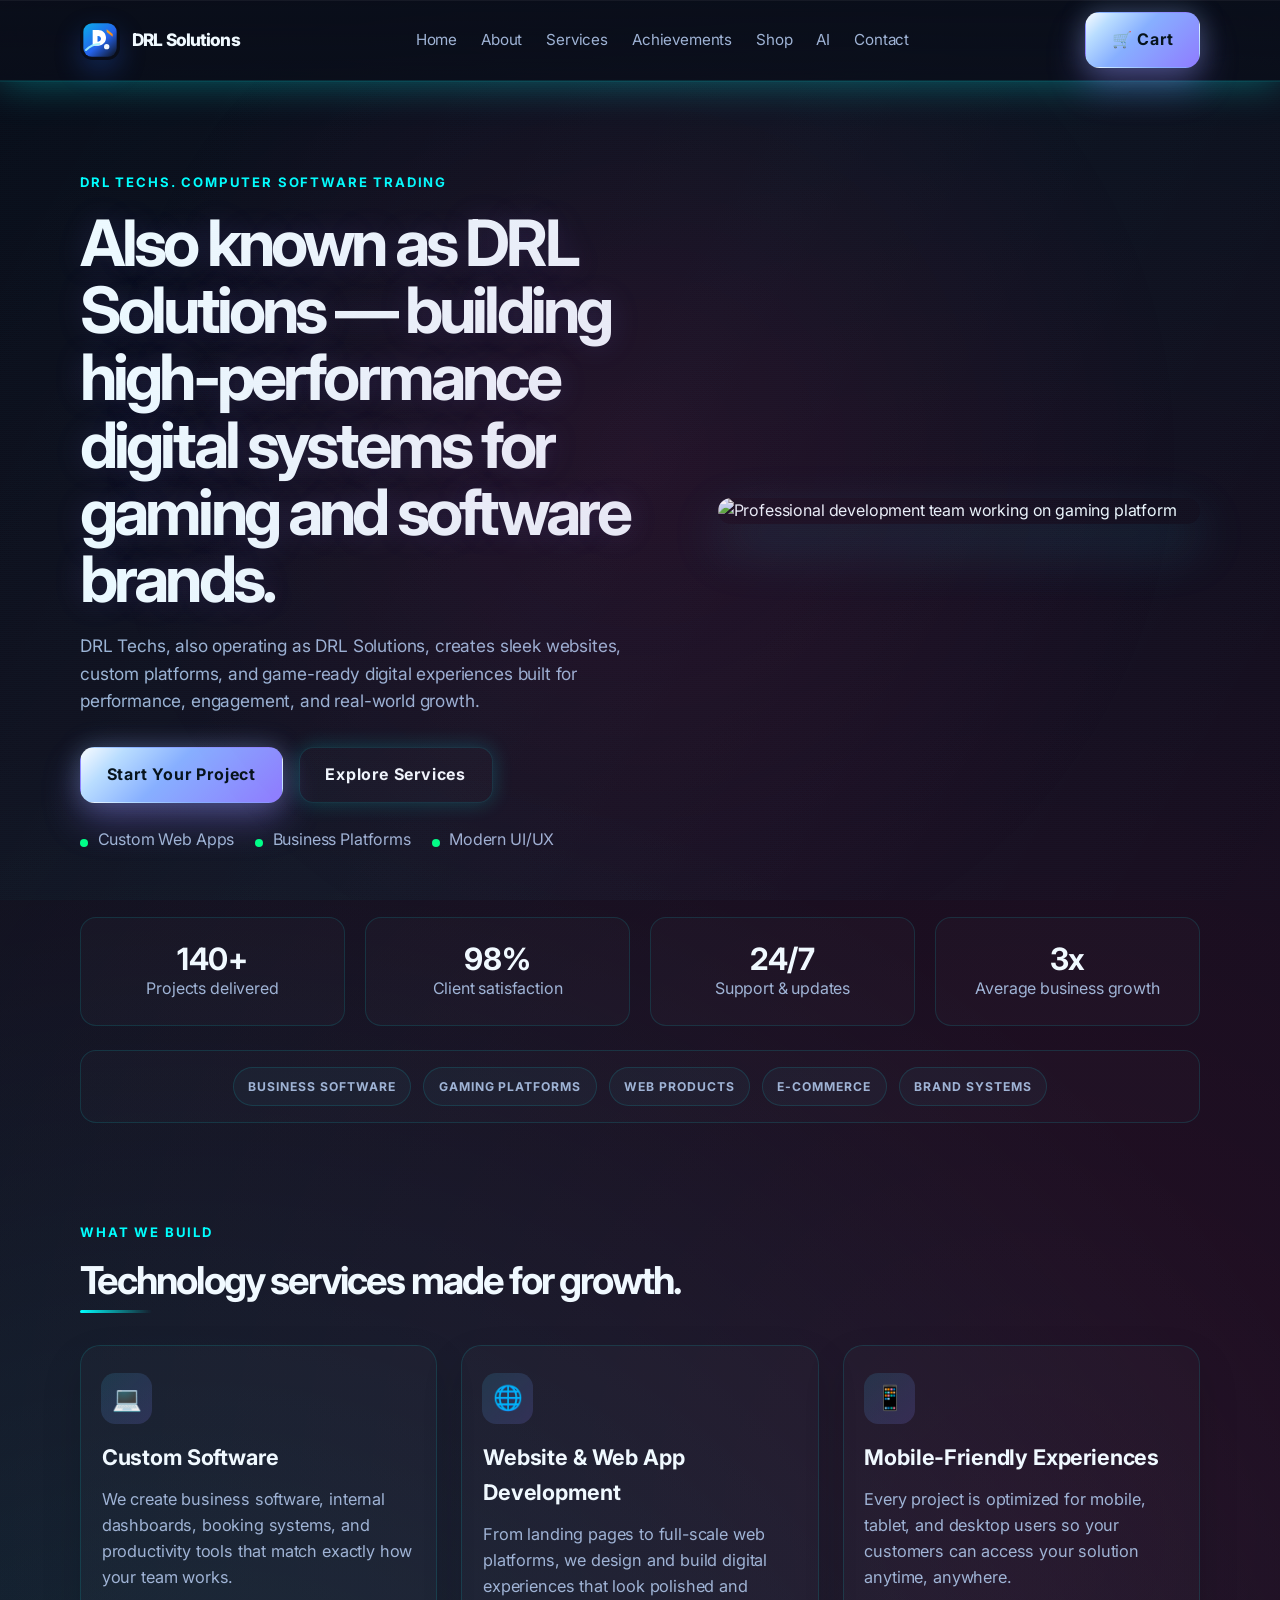
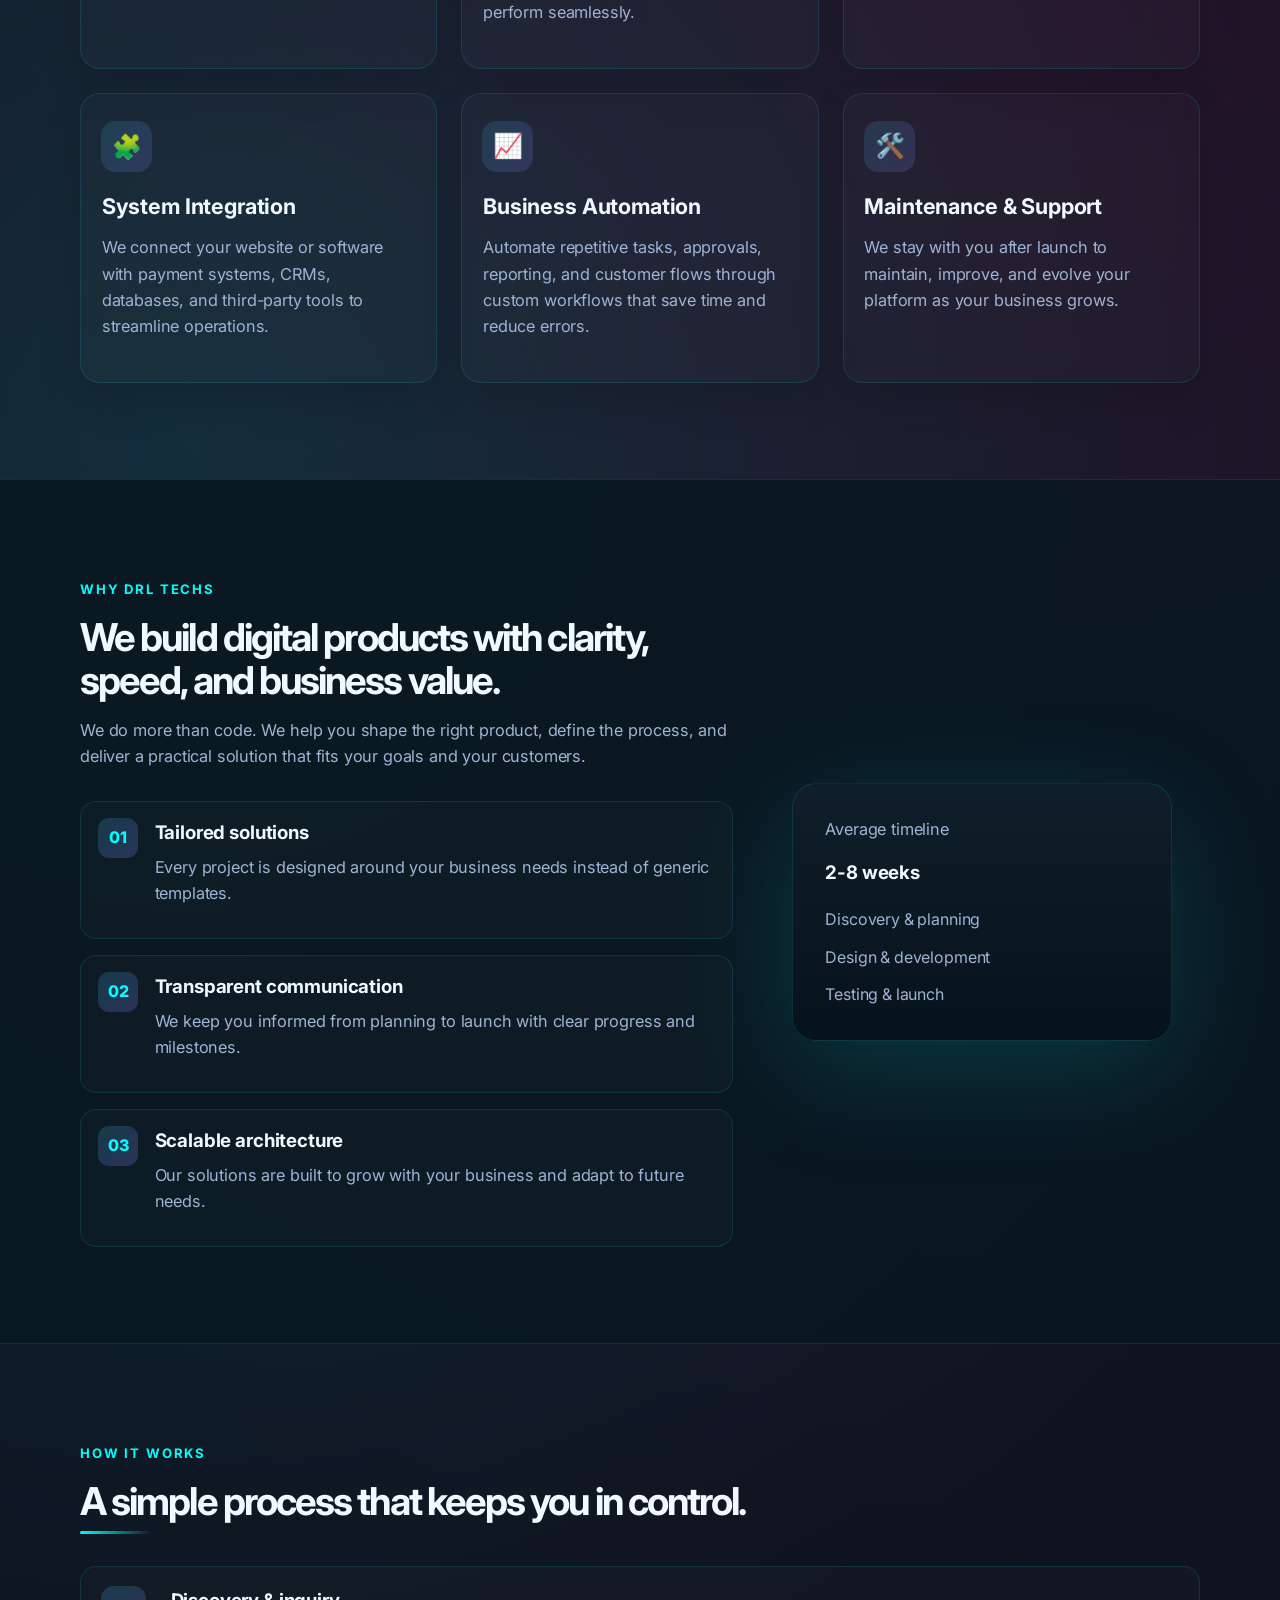
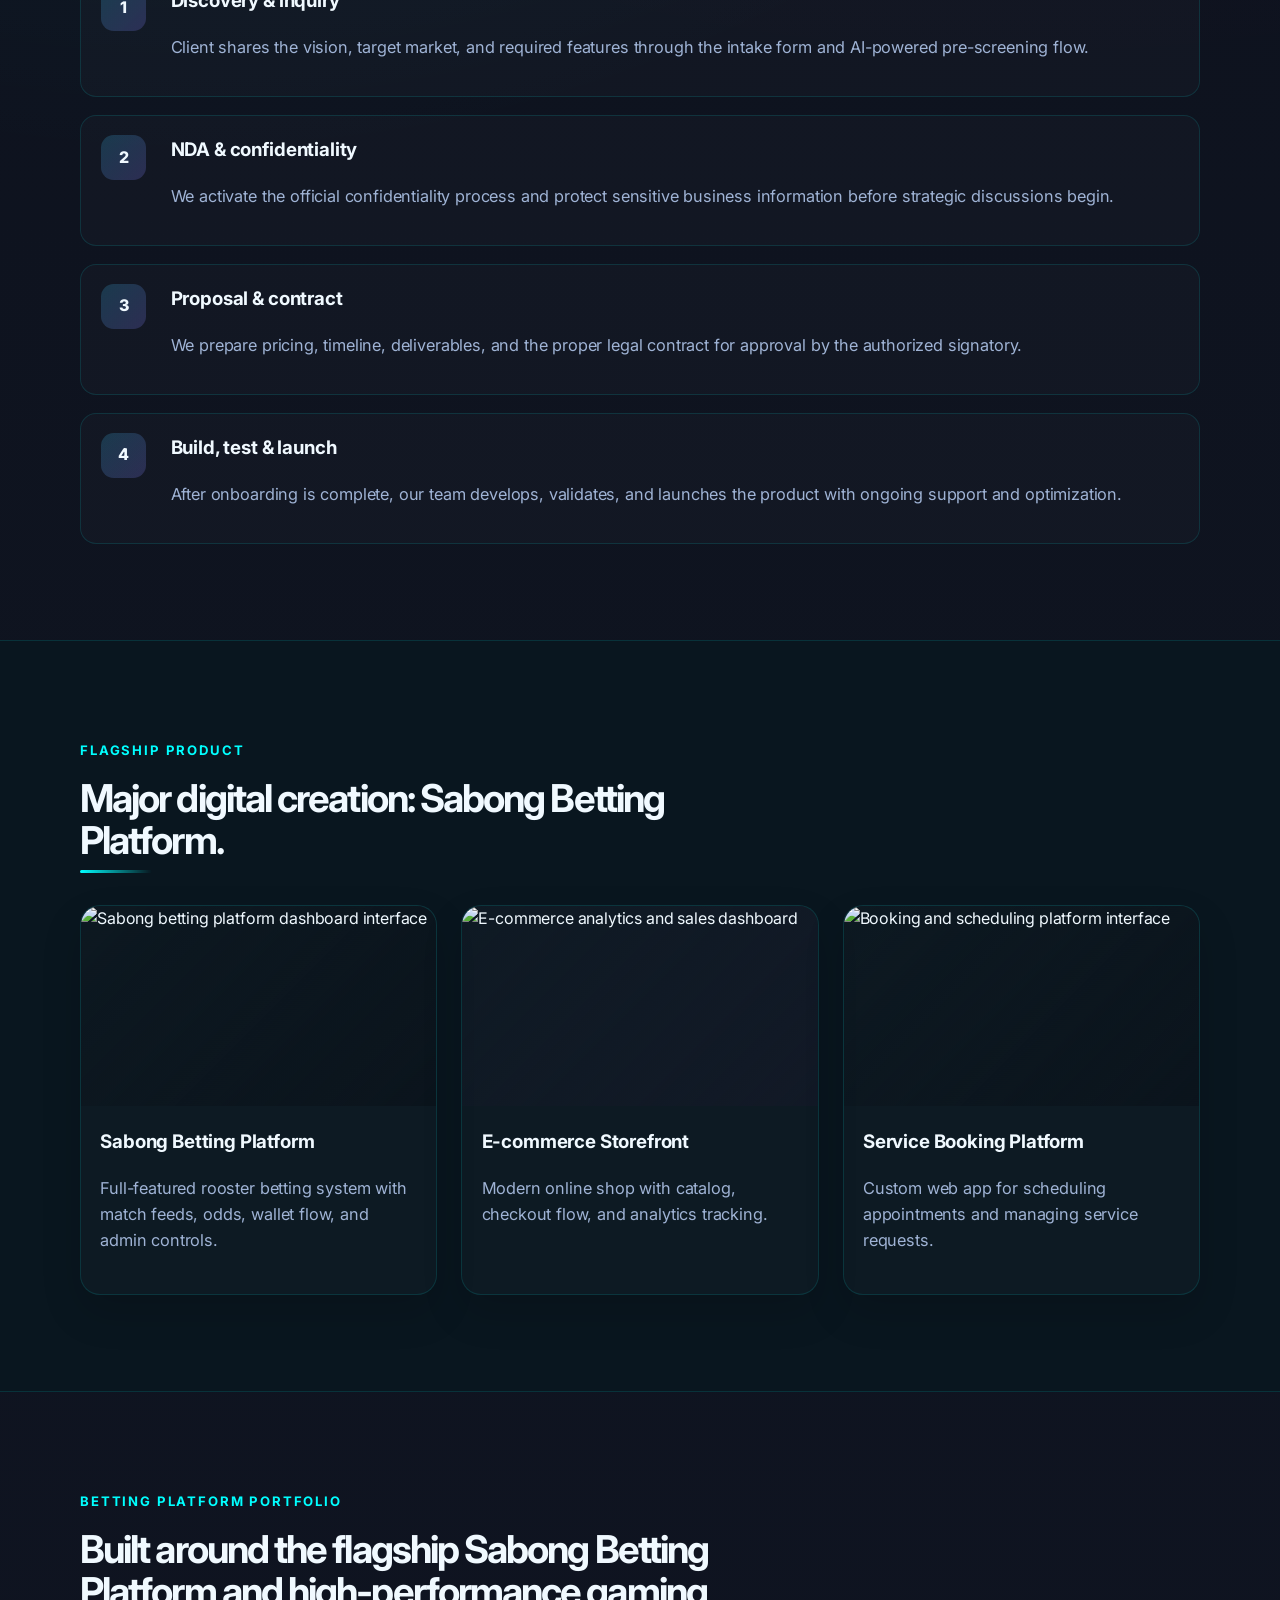
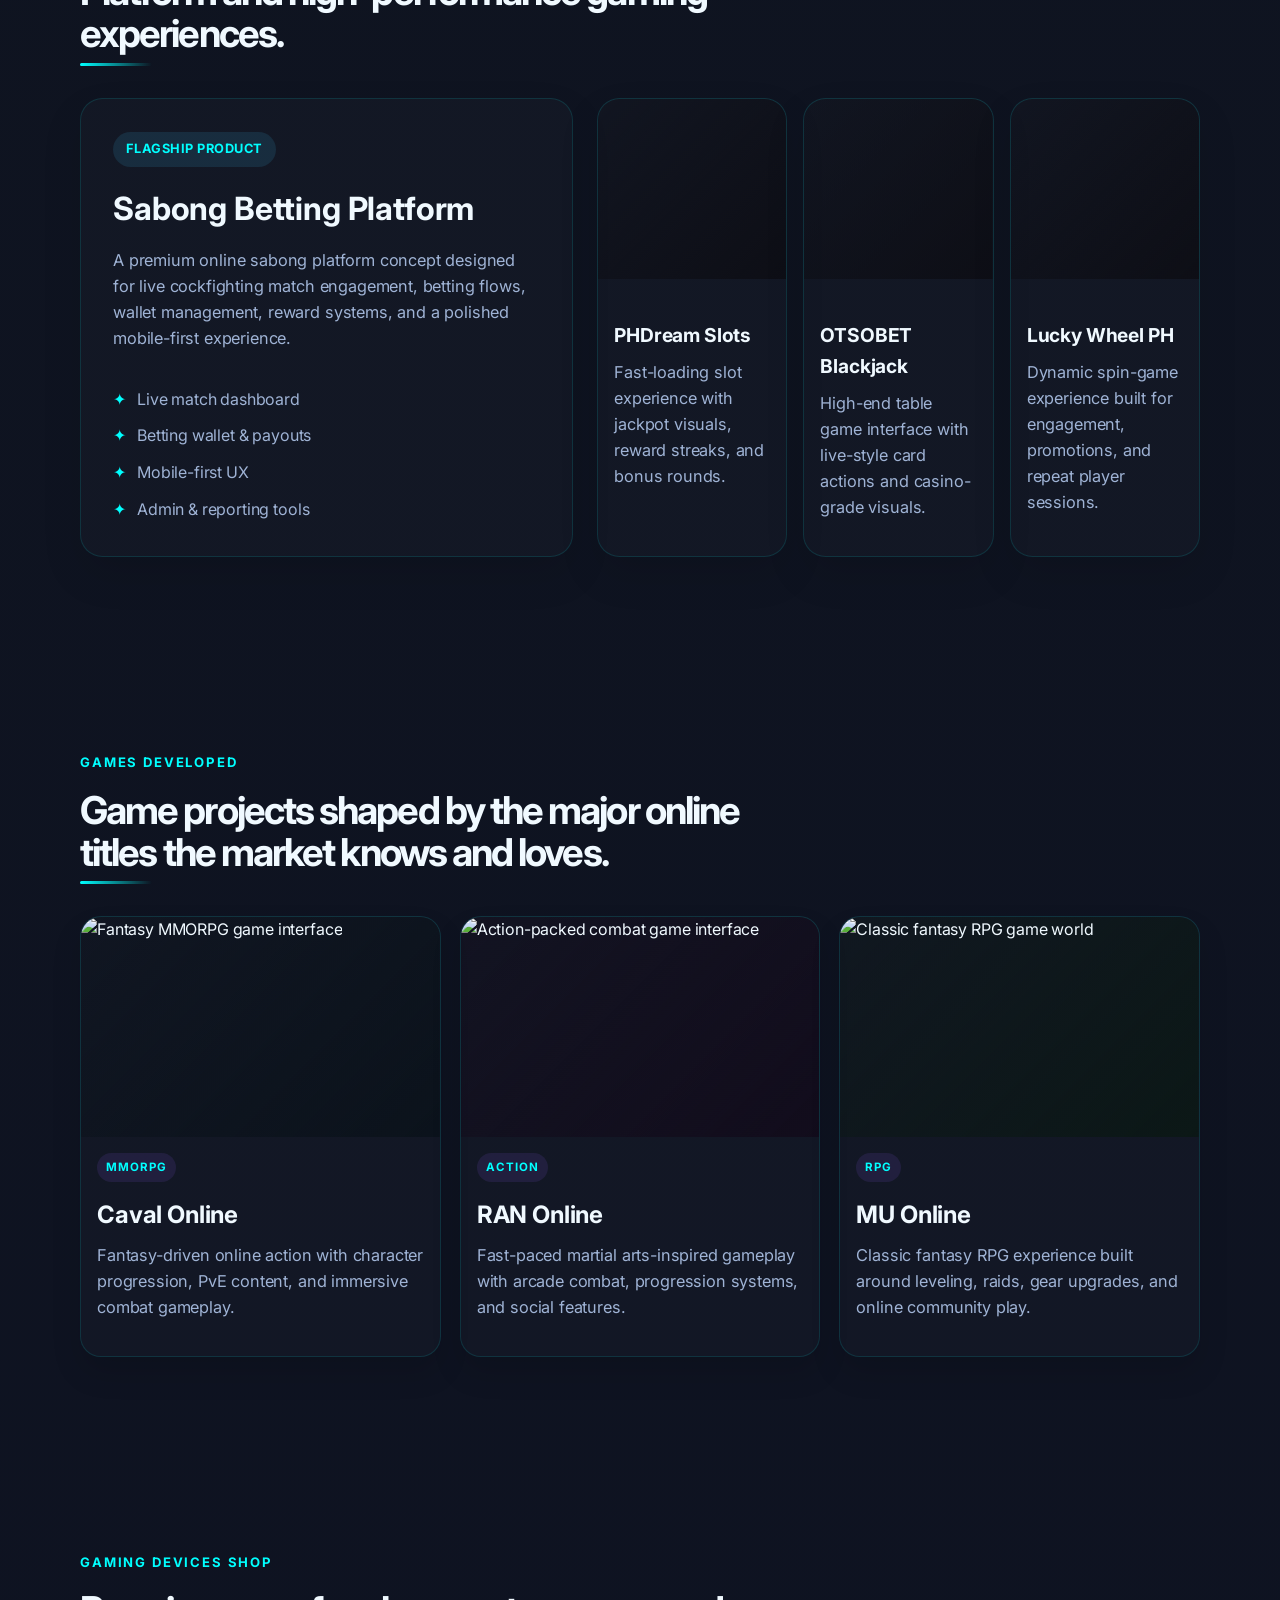
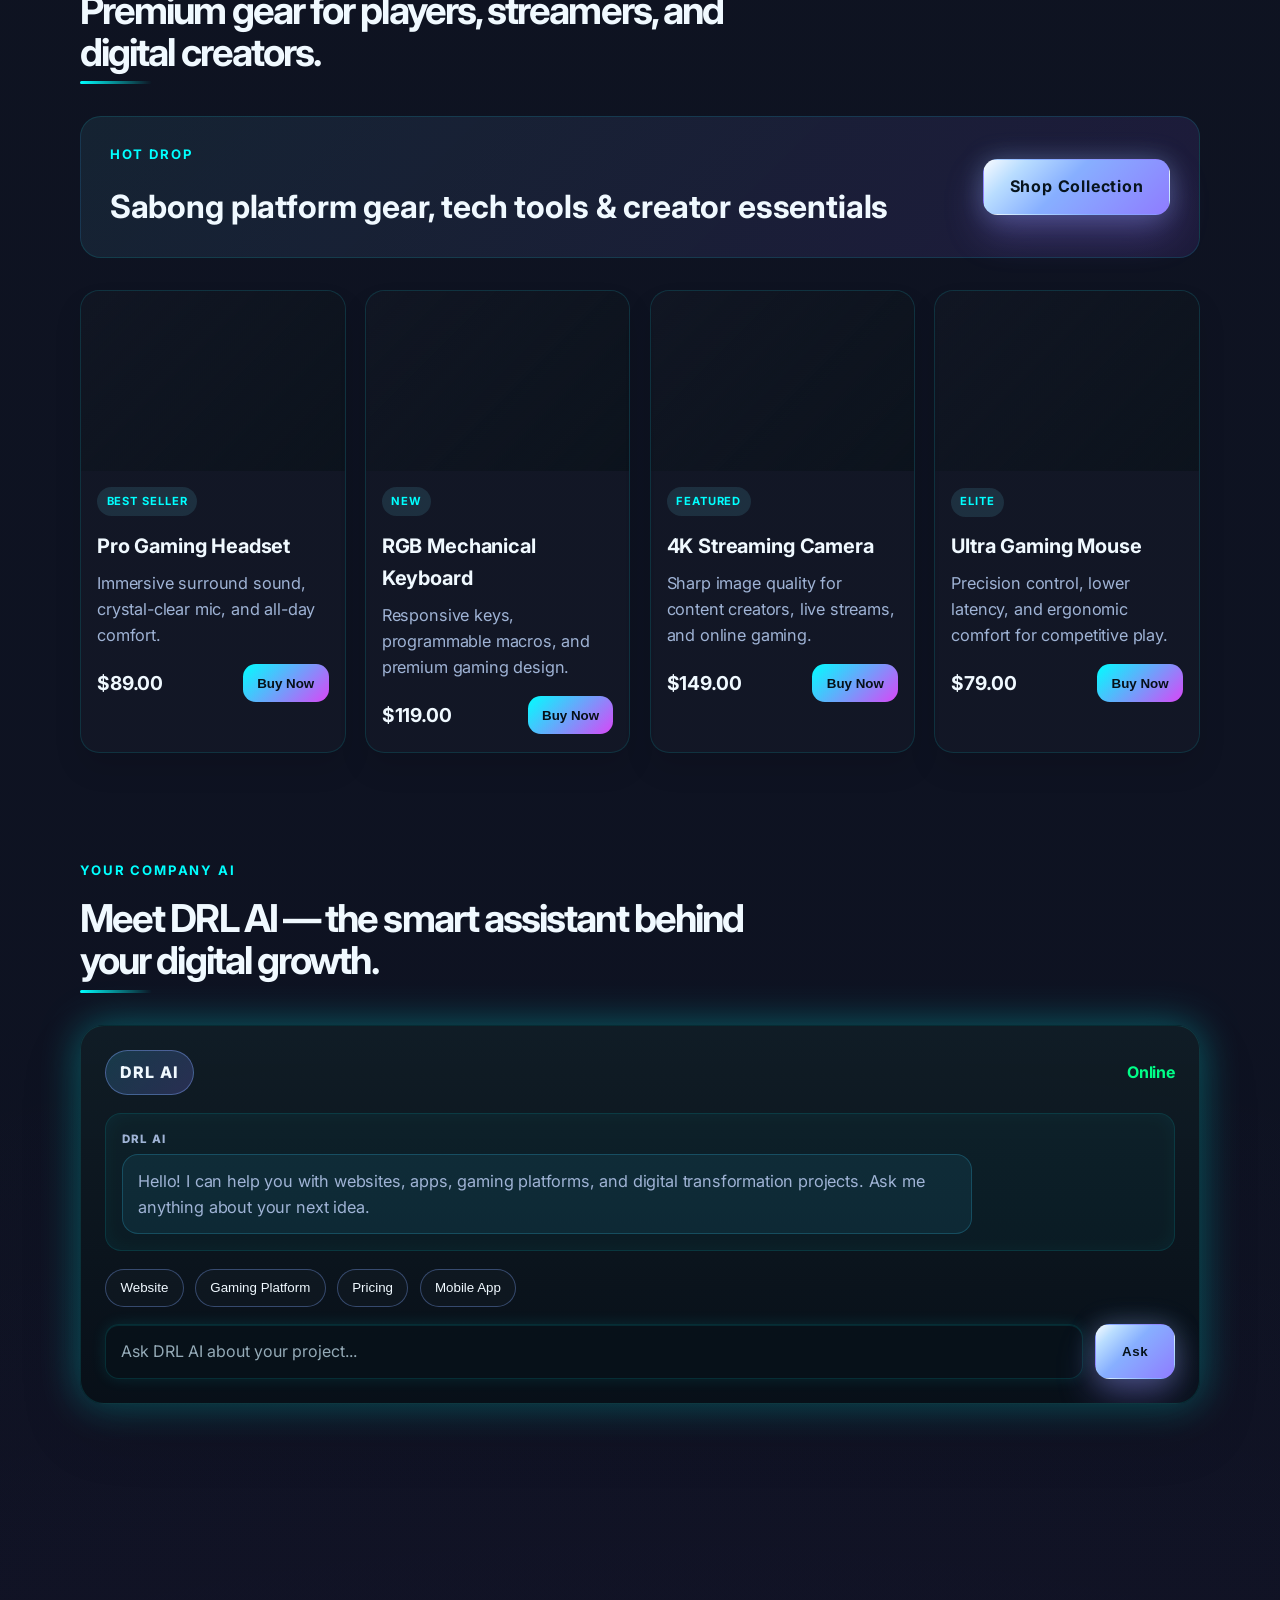
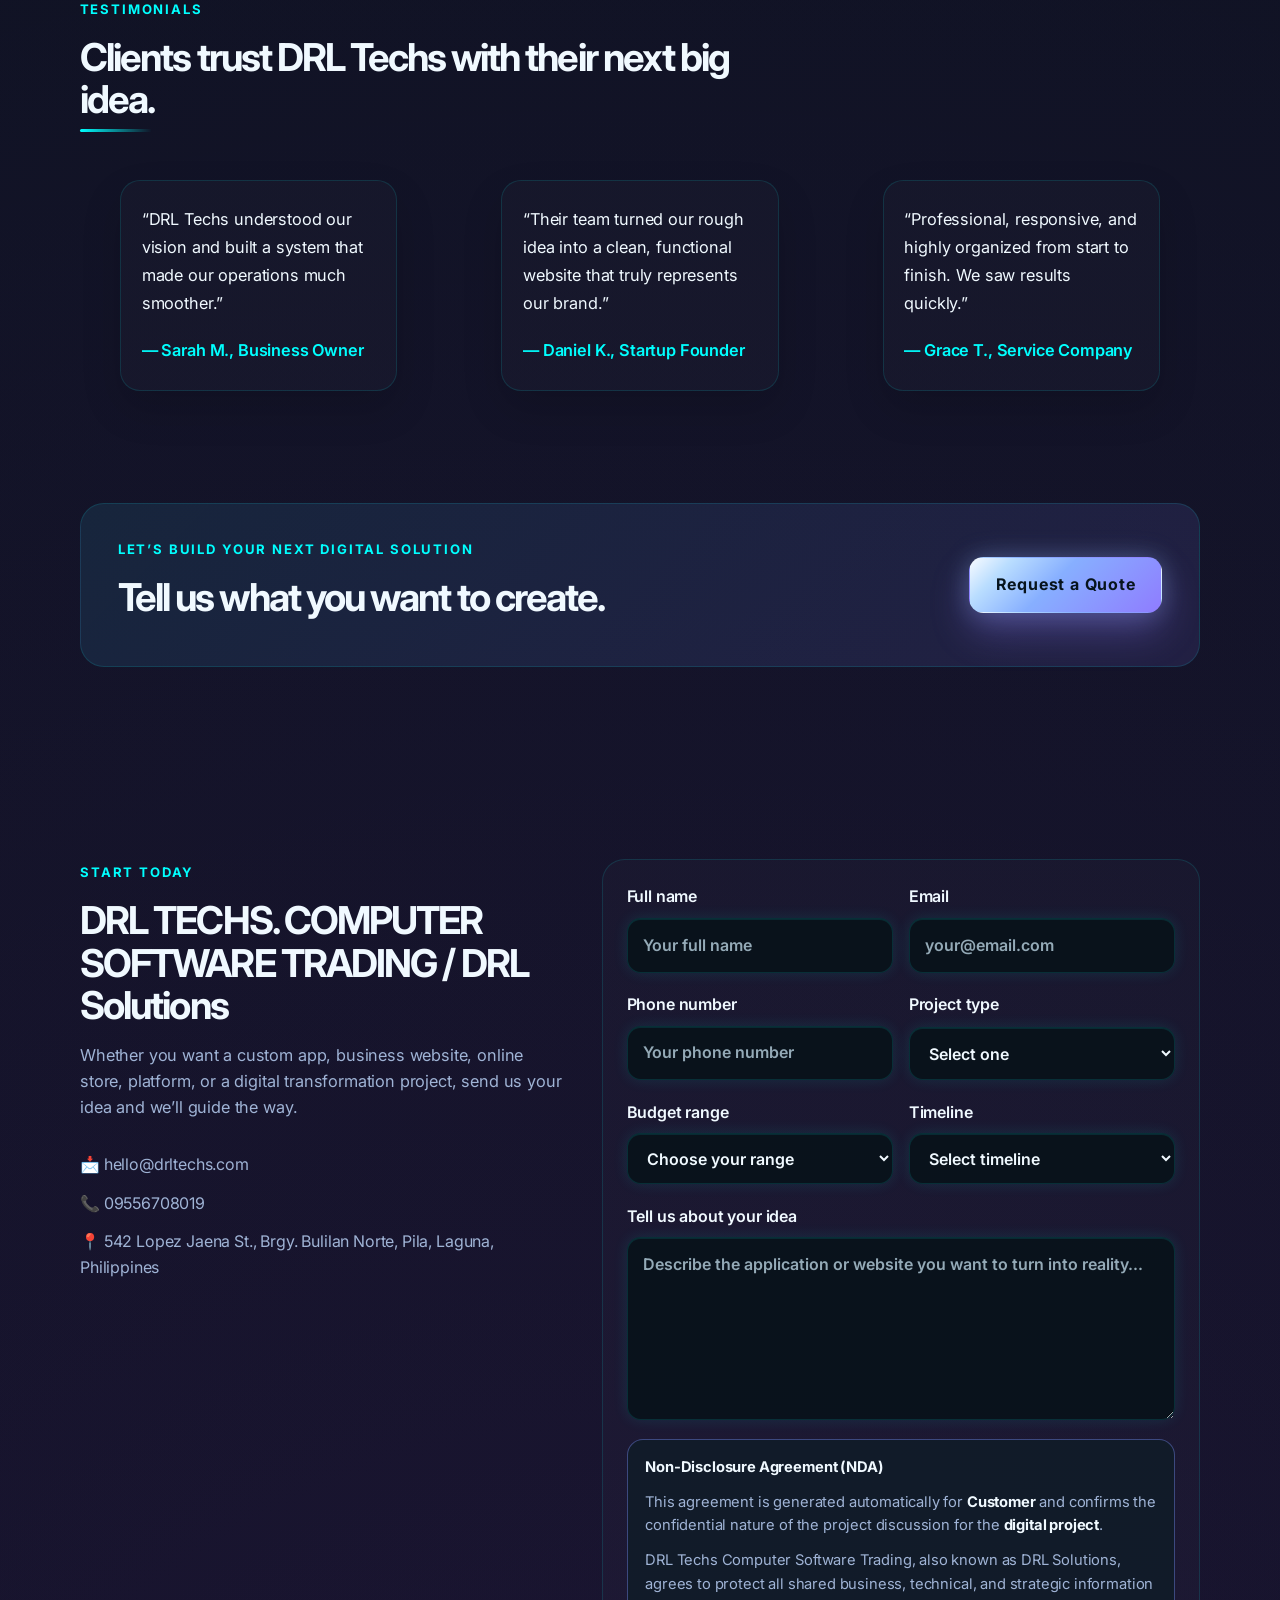
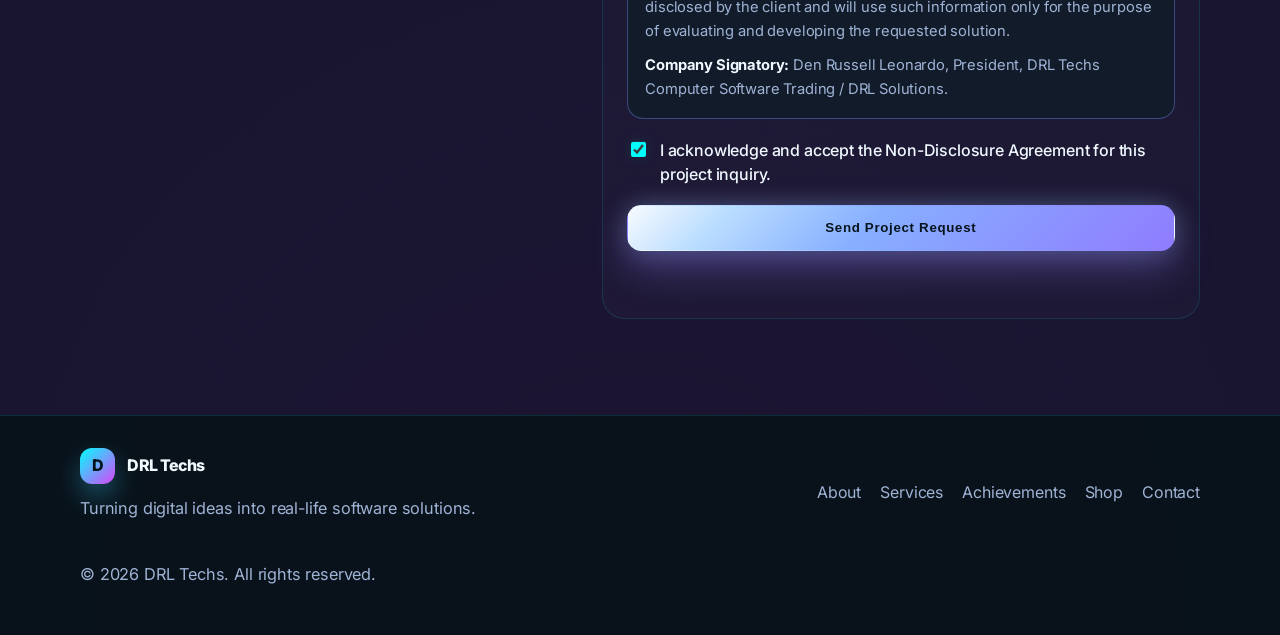
==== index.html @ d5cbfcfe "need more polish" ====
<!DOCTYPE html>
<html lang="en">
  <head>
    <meta charset="UTF-8" />
    <meta name="viewport" content="width=device-width, initial-scale=1.0" />
    <meta
      name="description"
      content="DRL Techs builds custom software, web applications, and digital platforms that turn business ideas into real solutions."
    />
    <title>DRL Techs | Software & Web Development</title>
    <link rel="preconnect" href="https://fonts.googleapis.com" />
    <link rel="preconnect" href="https://fonts.gstatic.com" crossorigin />
    <link
      href="https://fonts.googleapis.com/css2?family=Inter:wght@400;500;600;700;800;900&display=swap"
      rel="stylesheet"
    />
    <link rel="stylesheet" href="styles.css" />
  </head>
  <body>
    <header class="site-header">
      <div class="container nav-wrap">
        <a href="#top" class="logo" aria-label="DRL Techs home">
          <img src="assets/logo.svg" alt="DRL Solutions logo" class="brand-logo" />
          <span class="brand-text">DRL Solutions</span>
        </a>

        <nav class="main-nav" aria-label="Main navigation">
          <a href="index.html">Home</a>
          <a href="about.html">About</a>
          <a href="services.html">Services</a>
          <a href="achievements.html">Achievements</a>
          <a href="shop.html">Shop</a>
          <a href="ai.html">AI</a>
          <a href="contact.html">Contact</a>
        </nav>

        <a class="button button-primary" href="cart.html">🛒 Cart</a>
      </div>
    </header>

    <main id="top">
      <section class="hero">
        <div class="container hero-grid">
          <div class="hero-copy">
            <span class="eyebrow">DRL TECHS. COMPUTER SOFTWARE TRADING</span>
            <h1>Also known as DRL Solutions — building high-performance digital systems for gaming and software brands.</h1>
            <p>
              DRL Techs, also operating as DRL Solutions, creates sleek websites, custom platforms, and game-ready digital experiences
              built for performance, engagement, and real-world growth.
            </p>

            <div class="hero-actions">
              <a class="button button-primary" href="#contact">Start Your Project</a>
              <a class="button button-secondary" href="#services">Explore Services</a>
            </div>

            <ul class="hero-trust" aria-label="Business trust indicators">
              <li>Custom Web Apps</li>
              <li>Business Platforms</li>
              <li>Modern UI/UX</li>
            </ul>
          </div>

          <div class="hero-visual" aria-label="DRL Solutions development team workspace">
            <img src="https://images.unsplash.com/photo-1552664730-d307ca884978?w=600&h=500&fit=crop" alt="Professional development team working on gaming platform" style="border-radius: 1.5rem; box-shadow: 0 22px 55px rgba(61, 197, 244, 0.18); width: 100%; max-width: 500px;" />
          </div>
        </div>
      </section>

      <section class="stats">
        <div class="container stats-grid">
          <div>
            <strong>140+</strong>
            <span>Projects delivered</span>
          </div>
          <div>
            <strong>98%</strong>
            <span>Client satisfaction</span>
          </div>
          <div>
            <strong>24/7</strong>
            <span>Support & updates</span>
          </div>
          <div>
            <strong>3x</strong>
            <span>Average business growth</span>
          </div>
        </div>
      </section>

      <section class="brand-strip" aria-label="Brand highlights">
        <div class="container brand-row">
          <span>Business software</span>
          <span>Gaming platforms</span>
          <span>Web products</span>
          <span>E-commerce</span>
          <span>Brand systems</span>
        </div>
      </section>

      <section id="services" class="section">
        <div class="container">
          <div class="section-heading">
            <span class="eyebrow">What we build</span>
            <h2>Technology services made for growth.</h2>
          </div>

          <div class="card-grid three-col">
            <article class="service-card">
              <div class="icon">💻</div>
              <h3>Custom Software</h3>
              <p>
                We create business software, internal dashboards, booking systems, and
                productivity tools that match exactly how your team works.
              </p>
            </article>

            <article class="service-card">
              <div class="icon">🌐</div>
              <h3>Website & Web App Development</h3>
              <p>
                From landing pages to full-scale web platforms, we design and build digital
                experiences that look polished and perform seamlessly.
              </p>
            </article>

            <article class="service-card">
              <div class="icon">📱</div>
              <h3>Mobile-Friendly Experiences</h3>
              <p>
                Every project is optimized for mobile, tablet, and desktop users so your
                customers can access your solution anytime, anywhere.
              </p>
            </article>

            <article class="service-card">
              <div class="icon">🧩</div>
              <h3>System Integration</h3>
              <p>
                We connect your website or software with payment systems, CRMs, databases,
                and third-party tools to streamline operations.
              </p>
            </article>

            <article class="service-card">
              <div class="icon">📈</div>
              <h3>Business Automation</h3>
              <p>
                Automate repetitive tasks, approvals, reporting, and customer flows through
                custom workflows that save time and reduce errors.
              </p>
            </article>

            <article class="service-card">
              <div class="icon">🛠️</div>
              <h3>Maintenance & Support</h3>
              <p>
                We stay with you after launch to maintain, improve, and evolve your platform as
                your business grows.
              </p>
            </article>
          </div>
        </div>
      </section>

      <section id="why-us" class="section alt-bg">
        <div class="container two-col split-layout">
          <div>
            <span class="eyebrow">Why DRL Techs</span>
            <h2>We build digital products with clarity, speed, and business value.</h2>
            <p>
              We do more than code. We help you shape the right product, define the process,
              and deliver a practical solution that fits your goals and your customers.
            </p>

            <div class="feature-list">
              <div class="feature-item">
                <span class="feature-badge">01</span>
                <div>
                  <h3>Tailored solutions</h3>
                  <p>Every project is designed around your business needs instead of generic templates.</p>
                </div>
              </div>

              <div class="feature-item">
                <span class="feature-badge">02</span>
                <div>
                  <h3>Transparent communication</h3>
                  <p>We keep you informed from planning to launch with clear progress and milestones.</p>
                </div>
              </div>

              <div class="feature-item">
                <span class="feature-badge">03</span>
                <div>
                  <h3>Scalable architecture</h3>
                  <p>Our solutions are built to grow with your business and adapt to future needs.</p>
                </div>
              </div>
            </div>
          </div>

          <div class="info-panel">
            <div class="panel-box">
              <p class="panel-label">Average timeline</p>
              <h3>2-8 weeks</h3>
              <ul>
                <li>Discovery & planning</li>
                <li>Design & development</li>
                <li>Testing & launch</li>
              </ul>
            </div>
          </div>
        </div>
      </section>

      <section id="process" class="section">
        <div class="container">
          <div class="section-heading">
            <span class="eyebrow">How it works</span>
            <h2>A simple process that keeps you in control.</h2>
          </div>

          <div class="timeline">
            <div class="timeline-item">
              <span class="step">1</span>
              <div>
                <h3>Discovery & inquiry</h3>
                <p>Client shares the vision, target market, and required features through the intake form and AI-powered pre-screening flow.</p>
              </div>
            </div>

            <div class="timeline-item">
              <span class="step">2</span>
              <div>
                <h3>NDA & confidentiality</h3>
                <p>We activate the official confidentiality process and protect sensitive business information before strategic discussions begin.</p>
              </div>
            </div>

            <div class="timeline-item">
              <span class="step">3</span>
              <div>
                <h3>Proposal & contract</h3>
                <p>We prepare pricing, timeline, deliverables, and the proper legal contract for approval by the authorized signatory.</p>
              </div>
            </div>

            <div class="timeline-item">
              <span class="step">4</span>
              <div>
                <h3>Build, test & launch</h3>
                <p>After onboarding is complete, our team develops, validates, and launches the product with ongoing support and optimization.</p>
              </div>
            </div>
          </div>
        </div>
      </section>

      <section id="work" class="section alt-bg">
        <div class="container">
          <div class="section-heading">
            <span class="eyebrow">Flagship product</span>
            <h2>Major digital creation: Sabong Betting Platform.</h2>
          </div>

          <div class="card-grid three-col portfolio-grid">
            <article class="portfolio-card">
              <div class="portfolio-visual visual-one"><img src="https://images.unsplash.com/photo-1551288049-bebda4e38f71?w=500&h=300&fit=crop" alt="Sabong betting platform dashboard interface" style="width: 100%; height: 100%; object-fit: cover;" /></div>
              <div class="portfolio-copy">
                <h3>Sabong Betting Platform</h3>
                <p>Full-featured rooster betting system with match feeds, odds, wallet flow, and admin controls.</p>
              </div>
            </article>

            <article class="portfolio-card">
              <div class="portfolio-visual visual-two"><img src="https://images.unsplash.com/photo-1460925895917-aae19e938282?w=500&h=300&fit=crop" alt="E-commerce analytics and sales dashboard" style="width: 100%; height: 100%; object-fit: cover;" /></div>
              <div class="portfolio-copy">
                <h3>E-commerce Storefront</h3>
                <p>Modern online shop with catalog, checkout flow, and analytics tracking.</p>
              </div>
            </article>

            <article class="portfolio-card">
              <div class="portfolio-visual visual-three"><img src="https://images.unsplash.com/photo-1454165804606-c3d57bc86b40?w=500&h=300&fit=crop" alt="Booking and scheduling platform interface" style="width: 100%; height: 100%; object-fit: cover;" /></div>
              <div class="portfolio-copy">
                <h3>Service Booking Platform</h3>
                <p>Custom web app for scheduling appointments and managing service requests.</p>
              </div>
            </article>
          </div>
        </div>
      </section>

      <section class="section">
        <div class="container">
          <div class="section-heading">
            <span class="eyebrow">Betting platform portfolio</span>
            <h2>Built around the flagship Sabong Betting Platform and high-performance gaming experiences.</h2>
          </div>

          <div class="casino-showcase">
            <div class="casino-feature">
              <div class="casino-badge">Flagship product</div>
              <h3>Sabong Betting Platform</h3>
              <p>
                A premium online sabong platform concept designed for live cockfighting match engagement,
                betting flows, wallet management, reward systems, and a polished mobile-first experience.
              </p>
              <ul>
                <li>Live match dashboard</li>
                <li>Betting wallet & payouts</li>
                <li>Mobile-first UX</li>
                <li>Admin & reporting tools</li>
              </ul>
            </div>

            <div class="casino-game-grid">
              <article class="casino-game-card">
                <div class="game-graphic game-graphic-1"></div>
                <div class="game-copy">
                  <h4>PHDream Slots</h4>
                  <p>Fast-loading slot experience with jackpot visuals, reward streaks, and bonus rounds.</p>
                </div>
              </article>

              <article class="casino-game-card">
                <div class="game-graphic game-graphic-2"></div>
                <div class="game-copy">
                  <h4>OTSOBET Blackjack</h4>
                  <p>High-end table game interface with live-style card actions and casino-grade visuals.</p>
                </div>
              </article>

              <article class="casino-game-card">
                <div class="game-graphic game-graphic-3"></div>
                <div class="game-copy">
                  <h4>Lucky Wheel PH</h4>
                  <p>Dynamic spin-game experience built for engagement, promotions, and repeat player sessions.</p>
                </div>
              </article>
            </div>
          </div>
        </div>
      </section>

      <section class="section">
        <div class="container">
          <div class="section-heading">
            <span class="eyebrow">Games developed</span>
            <h2>Game projects shaped by the major online titles the market knows and loves.</h2>
          </div>

          <div class="game-showcase">
            <article class="game-card">
              <div class="game-cover cover-caval"><img src="https://images.unsplash.com/photo-1538481143235-5d630a50bd0f?w=500&h=300&fit=crop" alt="Fantasy MMORPG game interface" style="width: 100%; height: 100%; object-fit: cover;" /></div>
              <div class="game-info">
                <span class="game-tag">MMORPG</span>
                <h3>Caval Online</h3>
                <p>Fantasy-driven online action with character progression, PvE content, and immersive combat gameplay.</p>
              </div>
            </article>

            <article class="game-card">
              <div class="game-cover cover-ran"><img src="https://images.unsplash.com/photo-1552820728-8ac41f1ce891?w=500&h=300&fit=crop" alt="Action-packed combat game interface" style="width: 100%; height: 100%; object-fit: cover;" /></div>
              <div class="game-info">
                <span class="game-tag">Action</span>
                <h3>RAN Online</h3>
                <p>Fast-paced martial arts-inspired gameplay with arcade combat, progression systems, and social features.</p>
              </div>
            </article>

            <article class="game-card">
              <div class="game-cover cover-mu"><img src="https://images.unsplash.com/photo-1511512578615-a3eb3dd08d33?w=500&h=300&fit=crop" alt="Classic fantasy RPG game world" style="width: 100%; height: 100%; object-fit: cover;" /></div>
              <div class="game-info">
                <span class="game-tag">RPG</span>
                <h3>MU Online</h3>
                <p>Classic fantasy RPG experience built around leveling, raids, gear upgrades, and online community play.</p>
              </div>
            </article>
          </div>
        </div>
      </section>

      <section class="section">
        <div class="container">
          <div class="section-heading">
            <span class="eyebrow">Gaming devices shop</span>
            <h2>Premium gear for players, streamers, and digital creators.</h2>
          </div>

          <div class="shop-banner">
            <div>
              <span class="eyebrow">Hot drop</span>
              <h3>Sabong platform gear, tech tools & creator essentials</h3>
            </div>
            <a class="button button-primary" href="shop.html">Shop Collection</a>
          </div>

          <div class="product-grid">
            <article class="product-card">
              <div class="product-image product-one"></div>
              <div class="product-info">
                <span class="tag">Best Seller</span>
                <h4>Pro Gaming Headset</h4>
                <p>Immersive surround sound, crystal-clear mic, and all-day comfort.</p>
                <div class="product-meta">
                  <strong>$89.00</strong>
                  <button type="button">Buy Now</button>
                </div>
              </div>
            </article>

            <article class="product-card">
              <div class="product-image product-two"></div>
              <div class="product-info">
                <span class="tag">New</span>
                <h4>RGB Mechanical Keyboard</h4>
                <p>Responsive keys, programmable macros, and premium gaming design.</p>
                <div class="product-meta">
                  <strong>$119.00</strong>
                  <button type="button">Buy Now</button>
                </div>
              </div>
            </article>

            <article class="product-card">
              <div class="product-image product-three"></div>
              <div class="product-info">
                <span class="tag">Featured</span>
                <h4>4K Streaming Camera</h4>
                <p>Sharp image quality for content creators, live streams, and online gaming.</p>
                <div class="product-meta">
                  <strong>$149.00</strong>
                  <button type="button">Buy Now</button>
                </div>
              </div>
            </article>

            <article class="product-card">
              <div class="product-image product-four"></div>
              <div class="product-info">
                <span class="tag">Elite</span>
                <h4>Ultra Gaming Mouse</h4>
                <p>Precision control, lower latency, and ergonomic comfort for competitive play.</p>
                <div class="product-meta">
                  <strong>$79.00</strong>
                  <button type="button">Buy Now</button>
                </div>
              </div>
            </article>
          </div>
        </div>
      </section>

      <section class="section ai-section">
        <div class="container">
          <div class="section-heading">
            <span class="eyebrow">Your company AI</span>
            <h2>Meet DRL AI — the smart assistant behind your digital growth.</h2>
          </div>

          <div class="ai-panel">
            <div class="ai-header">
              <div class="ai-badge">DRL AI</div>
              <span class="ai-status">Online</span>
            </div>

            <div id="aiChat" class="ai-chat" aria-live="polite">
              <div class="message bot">
                <span class="user-tag">DRL AI</span>
                <p>Hello! I can help you with websites, apps, gaming platforms, and digital transformation projects. Ask me anything about your next idea.</p>
              </div>
            </div>

            <div class="ai-prompts" aria-label="Suggested prompts">
              <button class="prompt-chip" type="button" data-prompt="I need a business website for my company">Website</button>
              <button class="prompt-chip" type="button" data-prompt="I want a gaming platform or sabong betting system">Gaming Platform</button>
              <button class="prompt-chip" type="button" data-prompt="How much does a custom software project cost?">Pricing</button>
              <button class="prompt-chip" type="button" data-prompt="I need a modern mobile app for my business">Mobile App</button>
            </div>

            <div class="ai-input-row">
              <input id="aiInput" type="text" placeholder="Ask DRL AI about your project..." aria-label="Ask DRL AI" />
              <button id="aiSend" type="button" class="button button-primary">Ask</button>
            </div>
          </div>
        </div>
      </section>

      <section class="section">
        <div class="container">
          <div class="section-heading">
            <span class="eyebrow">Testimonials</span>
            <h2>Clients trust DRL Techs with their next big idea.</h2>
          </div>

          <div class="card-grid three-col reviews-grid">
            <blockquote class="review-card">
              “DRL Techs understood our vision and built a system that made our operations much smoother.”
              <footer>— Sarah M., Business Owner</footer>
            </blockquote>

            <blockquote class="review-card">
              “Their team turned our rough idea into a clean, functional website that truly represents our brand.”
              <footer>— Daniel K., Startup Founder</footer>
            </blockquote>

            <blockquote class="review-card">
              “Professional, responsive, and highly organized from start to finish. We saw results quickly.”
              <footer>— Grace T., Service Company</footer>
            </blockquote>
          </div>
        </div>
      </section>

      <section class="section cta-section">
        <div class="container cta-box">
          <div>
            <span class="eyebrow">Let’s build your next digital solution</span>
            <h2>Tell us what you want to create.</h2>
          </div>
          <a class="button button-primary" href="#contact">Request a Quote</a>
        </div>
      </section>

      <section id="contact" class="section contact-section">
        <div class="container contact-grid">
          <div class="contact-copy">
            <span class="eyebrow">Start today</span>
            <h2>DRL TECHS. COMPUTER SOFTWARE TRADING / DRL Solutions</h2>
            <p>
              Whether you want a custom app, business website, online store, platform, or a digital
              transformation project, send us your idea and we’ll guide the way.
            </p>

            <ul class="contact-points">
              <li>📩 <a href="mailto:hello@drltechs.com">hello@drltechs.com</a></li>
              <li>📞 <a href="tel:+639556708019">09556708019</a></li>
              <li>📍 542 Lopez Jaena St., Brgy. Bulilan Norte, Pila, Laguna, Philippines</li>
            </ul>
          </div>

          <form id="contactForm" class="contact-form" novalidate>
            <div class="field-row">
              <label>
                Full name
                <input type="text" name="name" placeholder="Your full name" required />
              </label>
              <label>
                Email
                <input type="email" name="email" placeholder="your@email.com" required />
              </label>
            </div>

            <div class="field-row">
              <label>
                Phone number
                <input type="tel" name="phone" placeholder="Your phone number" />
              </label>
              <label>
                Project type
                <select name="projectType" required>
                  <option value="">Select one</option>
                  <option>Website</option>
                  <option>Web application</option>
                  <option>Mobile app</option>
                  <option>Business software</option>
                  <option>Custom platform</option>
                </select>
              </label>
            </div>

            <div class="field-row">
              <label>
                Budget range
                <select name="budget">
                  <option value="">Choose your range</option>
                  <option>$500 - $1,500</option>
                  <option>$1,500 - $5,000</option>
                  <option>$5,000 - $10,000</option>
                  <option>$10,000+</option>
                </select>
              </label>
              <label>
                Timeline
                <select name="timeline">
                  <option value="">Select timeline</option>
                  <option>ASAP</option>
                  <option>Within 1 month</option>
                  <option>1-3 months</option>
                  <option>3+ months</option>
                </select>
              </label>
            </div>

            <label>
              Tell us about your idea
              <textarea
                name="details"
                rows="6"
                placeholder="Describe the application or website you want to turn into reality..."
                required
              ></textarea>
            </label>

            <div id="ndaPreview" class="nda-panel" aria-live="polite"></div>

            <label class="nda-checkbox">
              <input type="checkbox" name="ndaAccepted" id="ndaAgreement" checked />
              I acknowledge and accept the Non-Disclosure Agreement for this project inquiry.
            </label>

            <button type="submit" class="button button-primary button-full">Send Project Request</button>
            <p id="formStatus" class="form-status" aria-live="polite"></p>
          </form>
        </div>
      </section>
    </main>

    <footer class="site-footer">
      <div class="container footer-wrap">
        <div>
          <a href="#top" class="logo footer-logo">
            <span class="logo-mark">D</span>
            <span>DRL Techs</span>
          </a>
          <p>Turning digital ideas into real-life software solutions.</p>
        </div>

        <div class="footer-links">
          <a href="about.html">About</a>
          <a href="services.html">Services</a>
          <a href="achievements.html">Achievements</a>
          <a href="shop.html">Shop</a>
          <a href="contact.html">Contact</a>
        </div>

        <p class="copyright">© <span id="year"></span> DRL Techs. All rights reserved.</p>
      </div>
    </footer>

    <script src="script.js"></script>
  </body>
</html>
---- styles.css ----
:root {
  --bg: #0a0e1a;
  --bg-soft: #141a28;
  --panel: rgba(15, 20, 35, 0.92);
  --panel-strong: #141f35;
  --card: #111b2e;
  --card-alt: #1a2844;
  --primary: #00ffff;
  --primary-dark: #00d9d9;
  --accent: #d946f7;
  --accent-2: #00ff88;
  --accent-3: #ff006b;
  --text: #f0f9ff;
  --muted: #9fb3d5;
  --line: rgba(0, 255, 255, 0.12);
  --success: #00ff88;
  --gold: #ffb700;
  --danger: #ff006b;
  --cyber-purple: #b026ff;
  --cyber-blue: #00d4ff;
  --neon-pink: #ff00ff;
  --shadow: 0 30px 120px rgba(0, 255, 255, 0.15);
  --glow: 0 0 40px rgba(0, 255, 255, 0.35);
  --glow-pink: 0 0 40px rgba(255, 0, 107, 0.4);
  --glow-purple: 0 0 40px rgba(208, 70, 247, 0.3);
}

* {
  box-sizing: border-box;
}

html {
  scroll-behavior: smooth;
}

body {
  margin: 0;
  font-family: "Inter", sans-serif;
  background:
    radial-gradient(circle at 15% 20%, rgba(0, 255, 255, 0.12), transparent 16%),
    radial-gradient(circle at 80% 15%, rgba(255, 0, 107, 0.1), transparent 20%),
    radial-gradient(circle at 50% 100%, rgba(208, 70, 247, 0.08), transparent 28%),
    linear-gradient(180deg, #0a0e1a 0%, #0f1420 40%, #0d1123 100%);
  color: var(--text);
  line-height: 1.6;
  letter-spacing: -0.01em;
  animation: bgPulse 30s ease-in-out infinite;
}

body::before {
  content: "";
  position: fixed;
  inset: 0;
  background:
    linear-gradient(120deg, transparent 0%, rgba(0,255,255,0.03) 50%, transparent 100%),
    repeating-linear-gradient(
      0deg,
      rgba(0, 255, 255, 0.01),
      rgba(0, 255, 255, 0.01) 1px,
      transparent 1px,
      transparent 2px
    );
  pointer-events: none;
  animation: sheen 10s linear infinite, scanlines 8s linear infinite;
}

body::after {
  content: "";
  position: fixed;
  inset: 0;
  background: radial-gradient(circle at 50% 50%, rgba(255, 0, 107, 0.08), transparent 70%);
  pointer-events: none;
  animation: pulseGlow 6s ease-in-out infinite;
}

a {
  color: inherit;
  text-decoration: none;
}

img {
  max-width: 100%;
}

.container {
  width: min(1120px, calc(100% - 2rem));
  margin: 0 auto;
}

.section {
  padding: 6rem 0;
}

.alt-bg {
  background: rgba(9, 23, 32, 0.9);
  border-top: 1px solid var(--line);
  border-bottom: 1px solid var(--line);
}

.eyebrow {
  display: inline-block;
  font-size: 0.82rem;
  letter-spacing: 0.14em;
  text-transform: uppercase;
  color: var(--primary);
  font-weight: 700;
  margin-bottom: 1rem;
}

h1, h2, h3, p {
  margin-top: 0;
}

h1 {
  font-size: clamp(2.8rem, 5vw, 4.7rem);
  line-height: 1.05;
  letter-spacing: -0.06em;
  margin-bottom: 1.25rem;
}

h2 {
  font-size: clamp(2rem, 3vw, 3rem);
  line-height: 1.1;
  letter-spacing: -0.05em;
  margin-bottom: 1rem;
}

p {
  color: var(--muted);
  font-size: 1.02rem;
}

.site-header {
  position: sticky;
  top: 0;
  z-index: 50;
  backdrop-filter: blur(30px);
  background: linear-gradient(180deg, rgba(10, 14, 26, 0.95), rgba(10, 14, 26, 0.8));
  border-bottom: 1px solid var(--line);
  box-shadow: var(--glow), 0 1px 0 rgba(0,255,255,0.08), inset 0 1px 0 rgba(255,255,255,0.05);
  transition: all 0.5s cubic-bezier(0.23, 1, 0.320, 1);
}

.site-header:hover {
  background: linear-gradient(180deg, rgba(10, 14, 26, 1), rgba(10, 14, 26, 0.92));
  box-shadow: var(--glow), 0 1px 0 rgba(0,255,255,0.15), inset 0 1px 0 rgba(255,255,255,0.08);
}

.nav-wrap {
  display: flex;
  align-items: center;
  justify-content: space-between;
  min-height: 80px;
  gap: 1.5rem;
}

.logo {
  display: inline-flex;
  align-items: center;
  gap: 0.75rem;
  font-weight: 800;
  letter-spacing: -0.04em;
}

.brand-logo {
  width: 2.5rem;
  height: 2.5rem;
  display: block;
  border-radius: 0.8rem;
  box-shadow: 0 12px 26px rgba(37, 99, 235, 0.25);
}

.brand-text {
  font-size: 1.08rem;
  letter-spacing: -0.05em;
}

.logo-mark {
  display: inline-flex;
  align-items: center;
  justify-content: center;
  width: 2.2rem;
  height: 2.2rem;
  border-radius: 0.75rem;
  background: linear-gradient(135deg, var(--primary), var(--accent));
  color: #03141d;
  box-shadow: 0 12px 26px rgba(58, 199, 243, 0.35);
}

.main-nav {
  display: flex;
  align-items: center;
  gap: 1.5rem;
  color: var(--muted);
  font-size: 0.95rem;
}

.main-nav a {
  transition: color 0.2s ease;
}

.main-nav a:hover,
.main-nav a:focus-visible {
  color: var(--text);
}

.button {
  display: inline-flex;
  align-items: center;
  justify-content: center;
  border: 1px solid transparent;
  border-radius: 0.9rem;
  padding: 0.9rem 1.6rem;
  font-weight: 700;
  transition: transform 0.3s cubic-bezier(0.23, 1, 0.320, 1), box-shadow 0.3s cubic-bezier(0.23, 1, 0.320, 1), border-color 0.3s ease, filter 0.3s ease;
  cursor: pointer;
  position: relative;
  overflow: hidden;
  letter-spacing: 0.05em;
}

.button::before {
  content: "";
  position: absolute;
  inset: 0;
  background: linear-gradient(120deg, transparent 0%, rgba(255,255,255,0.3) 48%, transparent 100%);
  transform: translateX(-130%);
  transition: transform 0.7s cubic-bezier(0.23, 1, 0.320, 1);
}

.button:hover::before,
.button:focus-visible::before {
  transform: translateX(130%);
}

.button:hover,
.button:focus-visible {
  transform: translateY(-3px) scale(1.01);
  filter: brightness(1.15);
}

.button-primary {
  background: linear-gradient(135deg, #f8fbff 0%, #b9ddff 18%, #87afff 44%, #8f7cff 100%);
  color: #07141d;
  box-shadow: 0 18px 38px rgba(143, 124, 255, 0.32), 0 0 26px rgba(157, 213, 255, 0.28);
}

.button-primary:hover {
  box-shadow: 0 25px 60px rgba(0, 255, 255, 0.5), 0 0 40px rgba(208, 70, 247, 0.4), inset 0 1px 0 rgba(255,255,255,0.3);
}

.button-primary:active {
  transform: translateY(-1px);
}

.button-secondary {
  background: rgba(255, 255, 255, 0.02);
  border-color: var(--line);
  color: var(--text);
  box-shadow: 0 0 20px rgba(0, 255, 255, 0.2);
}

.button-secondary:hover {
  background: rgba(0, 255, 255, 0.08);
  border-color: var(--primary);
  box-shadow: 0 0 30px rgba(0, 255, 255, 0.5), inset 0 1px 0 rgba(0,255,255,0.2);
}

.button-full {
  width: 100%;
}

.hero {
  padding: 5.5rem 0 4rem;
}

.hero-grid {
  display: grid;
  grid-template-columns: 1.1fr 0.9fr;
  align-items: center;
  gap: 3rem;
}

.hero-copy h1,
.page-hero-copy h1 {
  text-shadow: 0 0 30px rgba(143, 124, 255, 0.15);
}

.hero-copy p {
  max-width: 40rem;
  font-size: 1.08rem;
}

.hero-actions {
  display: flex;
  flex-wrap: wrap;
  gap: 1rem;
  margin: 2rem 0 1.5rem;
}

.hero-trust {
  display: flex;
  flex-wrap: wrap;
  gap: 1.3rem;
  list-style: none;
  padding: 0;
  margin: 0;
  color: var(--muted);
}

.hero-trust li {
  position: relative;
  padding-left: 1.1rem;
}

.hero-trust li::before {
  content: "";
  position: absolute;
  left: 0;
  top: 0.7rem;
  width: 0.5rem;
  height: 0.5rem;
  border-radius: 50%;
  background: var(--success);
}

.page-hero {
  padding: 4.5rem 0 2.5rem;
}

.page-hero-inner {
  display: grid;
  grid-template-columns: 1.1fr 0.9fr;
  gap: 2rem;
  align-items: center;
}

.page-hero-copy p {
  max-width: 38rem;
}

.page-badge {
  display: inline-block;
  padding: 0.45rem 0.8rem;
  border: 1px solid var(--line);
  border-radius: 999px;
  background: rgba(110, 231, 255, 0.08);
  color: var(--primary);
  font-size: 0.75rem;
  letter-spacing: 0.12em;
  text-transform: uppercase;
  font-weight: 700;
  margin-bottom: 1rem;
}

.page-panel {
  background: linear-gradient(180deg, rgba(18, 29, 44, 0.96), rgba(11, 18, 28, 0.96));
  border: 1px solid var(--line);
  border-radius: 1.4rem;
  padding: 1.5rem;
  box-shadow: var(--shadow);
}

.metric-strip,
.value-grid,
.info-grid,
.service-grid,
.shop-grid,
.contact-layout,
.achievement-grid,
.timeline-grid,
.team-grid {
  display: grid;
  gap: 1.2rem;
}

.metric-strip {
  grid-template-columns: repeat(4, minmax(0, 1fr));
}

.metric-strip div,
.info-card,
.service-card,
.shop-card,
.contact-card,
.achievement-card,
.timeline-item,
.team-card {
  background: rgba(0, 255, 255, 0.02);
  border: 1px solid var(--line);
  border-radius: 1.1rem;
  padding: 1.25rem;
  transition: all 0.6s cubic-bezier(0.23, 1, 0.320, 1);
  animation: floatIn 0.8s cubic-bezier(0.23, 1, 0.320, 1) backwards;
  position: relative;
  overflow: hidden;
}

.metric-strip div::before,
.info-card::before,
.service-card::before,
.shop-card::before,
.contact-card::before,
.achievement-card::before,
.timeline-item::before,
.team-card::before {
  content: "";
  position: absolute;
  inset: 0;
  background: linear-gradient(135deg, rgba(0,255,255,0.15), transparent);
  opacity: 0;
  transition: opacity 0.5s cubic-bezier(0.23, 1, 0.320, 1);
  border-radius: inherit;
}

.metric-strip div:hover,
.info-card:hover,
.service-card:hover,
.shop-card:hover,
.contact-card:hover,
.achievement-card:hover,
.timeline-item:hover,
.team-card:hover {
  background: rgba(0, 255, 255, 0.08);
  border-color: var(--primary);
  box-shadow: var(--glow), 0 0 30px rgba(0, 255, 255, 0.4), inset 0 1px 0 rgba(0,255,255,0.3);
  transform: translateY(-12px) scale(1.02);
}

.metric-strip div:hover::before,
.info-card:hover::before,
.service-card:hover::before,
.shop-card:hover::before,
.contact-card:hover::before,
.achievement-card:hover::before,
.timeline-item:hover::before,
.team-card:hover::before {
  opacity: 1;
}

.metric-strip div,
.info-card,
.service-card,
.shop-card,
.contact-card,
.achievement-card,
.timeline-item,
.team-card {
  animation: floatIn 0.8s cubic-bezier(0.23, 1, 0.320, 1) backwards;
}

.metric-strip div:nth-child(1) { animation-delay: 0.1s; }
.metric-strip div:nth-child(2) { animation-delay: 0.15s; }
.metric-strip div:nth-child(3) { animation-delay: 0.2s; }
.metric-strip div:nth-child(4) { animation-delay: 0.25s; }

.info-card:nth-child(1) { animation-delay: 0.1s; }
.info-card:nth-child(2) { animation-delay: 0.15s; }
.info-card:nth-child(3) { animation-delay: 0.2s; }

.service-card:nth-child(1) { animation-delay: 0.1s; }
.service-card:nth-child(2) { animation-delay: 0.15s; }
.service-card:nth-child(3) { animation-delay: 0.2s; }
.service-card:nth-child(4) { animation-delay: 0.25s; }
.service-card:nth-child(5) { animation-delay: 0.3s; }
.service-card:nth-child(6) { animation-delay: 0.35s; }

.achievement-card:nth-child(1) { animation-delay: 0.1s; }
.achievement-card:nth-child(2) { animation-delay: 0.15s; }
.achievement-card:nth-child(3) { animation-delay: 0.2s; }

.value-grid,
.info-grid,
.service-grid,
.shop-grid,
.achievement-grid,
.team-grid {
  grid-template-columns: repeat(3, minmax(0, 1fr));
}

.info-card h3,
.service-card h3,
.shop-card h3,
.achievement-card h3,
.team-card h3 {
  margin-bottom: 0.6rem;
}

.service-icon,
.achievement-icon {
  width: 3rem;
  height: 3rem;
  border-radius: 0.9rem;
  display: inline-flex;
  align-items: center;
  justify-content: center;
  background: linear-gradient(135deg, rgba(0, 255, 255, 0.3), rgba(208, 70, 247, 0.3));
  font-size: 1.4rem;
  margin-bottom: 1rem;
  box-shadow: var(--glow), inset 0 1px 0 rgba(0,255,255,0.4), 0 0 20px rgba(0,255,255,0.25);
  transition: all 0.5s cubic-bezier(0.23, 1, 0.320, 1);
  position: relative;
}

.service-icon::after,
.achievement-icon::after {
  content: "";
  position: absolute;
  inset: 0;
  border-radius: inherit;
  background: radial-gradient(circle at center, rgba(0,255,255,0.5), transparent);
  opacity: 0;
  transition: opacity 0.5s ease;
}

.service-icon:hover,
.achievement-icon:hover {
  transform: rotate(8deg) scale(1.15);
  box-shadow: var(--glow), 0 0 50px rgba(0,255,255,0.7), inset 0 1px 0 rgba(255,255,255,0.3);
  animation: rotateGlow 1.5s linear;
}

.service-icon:hover::after,
.achievement-icon:hover::after {
  opacity: 1;
}

.timeline-grid {
  grid-template-columns: repeat(2, minmax(0, 1fr));
}

.timeline-item {
  display: flex;
  gap: 1rem;
  align-items: flex-start;
}

.timeline-number {
  display: inline-flex;
  align-items: center;
  justify-content: center;
  width: 2.7rem;
  height: 2.7rem;
  border-radius: 0.8rem;
  background: linear-gradient(135deg, rgba(110, 231, 255, 0.2), rgba(139, 92, 246, 0.22));
  color: var(--text);
  font-weight: 800;
}

.shop-card {
  overflow: hidden;
  padding: 0;
}

.shop-visual {
  height: 190px;
  background-size: cover;
  background-position: center;
}

.shop-one { background-image: linear-gradient(135deg, rgba(18, 25, 38, 0.2), rgba(18, 25, 38, 0.7)), url('https://images.unsplash.com/photo-1546435770-a3e426bf472b?auto=format&fit=crop&w=1200&q=80'); }
.shop-two { background-image: linear-gradient(135deg, rgba(18, 25, 38, 0.2), rgba(18, 25, 38, 0.7)), url('https://images.unsplash.com/photo-1511467687858-5f2d4e76f3b7?auto=format&fit=crop&w=1200&q=80'); }
.shop-three { background-image: linear-gradient(135deg, rgba(18, 25, 38, 0.2), rgba(18, 25, 38, 0.7)), url('https://images.unsplash.com/photo-1498050108023-c5249f4df085?auto=format&fit=crop&w=1200&q=80'); }
.shop-four { background-image: linear-gradient(135deg, rgba(18, 25, 38, 0.2), rgba(18, 25, 38, 0.7)), url('https://images.unsplash.com/photo-1592194996308-7b43878e84a6?auto=format&fit=crop&w=1200&q=80'); }
.shop-five { background-image: linear-gradient(135deg, rgba(18, 25, 38, 0.2), rgba(18, 25, 38, 0.7)), url('https://images.unsplash.com/photo-1518770660439-4636190af475?auto=format&fit=crop&w=1200&q=80'); }
.shop-six { background-image: linear-gradient(135deg, rgba(18, 25, 38, 0.2), rgba(18, 25, 38, 0.7)), url('https://images.unsplash.com/photo-1587202372775-98927b4c9f6f?auto=format&fit=crop&w=1200&q=80'); }

.shop-info {
  padding: 1rem 1rem 1.2rem;
}

.shop-price {
  display: flex;
  align-items: center;
  justify-content: space-between;
  gap: 0.75rem;
  margin-top: 1rem;
}

.shop-price strong {
  font-size: 1.2rem;
}

.shop-price button,
.inline-button {
  border: none;
  border-radius: 0.8rem;
  background: linear-gradient(135deg, var(--primary), var(--accent));
  color: #071018;
  padding: 0.7rem 0.95rem;
  font-weight: 700;
  cursor: pointer;
}

.contact-layout {
  grid-template-columns: 0.9fr 1.1fr;
  align-items: start;
}

.contact-card {
  display: grid;
  gap: 0.8rem;
}

.contact-list {
  list-style: none;
  padding: 0;
  margin: 0;
  display: grid;
  gap: 0.8rem;
  color: var(--muted);
}

.page-form {
  display: grid;
  gap: 1rem;
}

.field-grid {
  display: grid;
  grid-template-columns: repeat(2, minmax(0, 1fr));
  gap: 1rem;
}

.hero-visual {
  display: flex;
  justify-content: center;
}

.dashboard-card {
  width: min(100%, 480px);
  background: linear-gradient(180deg, rgba(17, 31, 42, 0.96), rgba(12, 22, 31, 0.96));
  border: 1px solid var(--line);
  border-radius: 1.5rem;
  box-shadow: var(--shadow);
  padding: 1.2rem;
}

.card-header {
  display: flex;
  align-items: center;
  gap: 0.5rem;
  margin-bottom: 1.2rem;
}

.dot {
  display: inline-block;
  width: 0.75rem;
  height: 0.75rem;
  border-radius: 50%;
}

.dot-red { background: #ff6b6b; }
.dot-yellow { background: #f4c95d; }
.dot-green { background: #57d78b; }

.dashboard-body {
  display: grid;
  gap: 1.2rem;
}

.metric-card {
  display: flex;
  align-items: center;
  justify-content: space-between;
  padding: 1.1rem 1.2rem;
  border: 1px solid var(--line);
  border-radius: 1rem;
  background: rgba(255, 255, 255, 0.02);
}

.metric-card span {
  color: var(--muted);
}

.metric-card strong {
  font-size: 1.7rem;
  letter-spacing: -0.05em;
}

.mini-chart {
  display: flex;
  align-items: flex-end;
  gap: 0.6rem;
  height: 120px;
  padding: 1rem 0.75rem 0.25rem;
  background: rgba(255, 255, 255, 0.02);
  border: 1px solid var(--line);
  border-radius: 1rem;
}

.bar {
  flex: 1;
  border-radius: 0.7rem 0.7rem 0 0;
  background: linear-gradient(180deg, var(--primary), var(--accent));
  opacity: 0.9;
}

.bar-1 { height: 32%; }
.bar-2 { height: 52%; }
.bar-3 { height: 68%; }
.bar-4 { height: 86%; }
.bar-5 { height: 100%; }

.task-list {
  display: grid;
  gap: 0.8rem;
}

.task-item {
  display: flex;
  align-items: center;
  gap: 0.8rem;
  padding: 0.8rem 1rem;
  background: rgba(255, 255, 255, 0.02);
  border: 1px solid var(--line);
  border-radius: 0.8rem;
}

.check {
  width: 1.2rem;
  height: 1.2rem;
  border-radius: 50%;
  display: inline-flex;
  align-items: center;
  justify-content: center;
  background: rgba(77, 212, 165, 0.15);
  color: var(--success);
  font-size: 0.75rem;
}

.check::before {
  content: "✓";
}

.stats {
  padding-bottom: 1rem;
}

.stats-grid {
  display: grid;
  grid-template-columns: repeat(4, minmax(0, 1fr));
  gap: 1.25rem;
}

.stats-grid div {
  background: rgba(255, 255, 255, 0.02);
  border: 1px solid var(--line);
  border-radius: 1rem;
  padding: 1.5rem;
  text-align: center;
}

.stats-grid strong {
  display: block;
  font-size: clamp(1.8rem, 2.4vw, 2.5rem);
  line-height: 1.1;
}

.stats-grid span {
  color: var(--muted);
}

.brand-strip {
  padding: 0.5rem 0 0;
}

.brand-row {
  display: flex;
  flex-wrap: wrap;
  justify-content: center;
  gap: 0.75rem;
  padding: 1rem 1.2rem;
  border: 1px solid var(--line);
  border-radius: 1rem;
  background: rgba(255, 255, 255, 0.015);
}

.brand-row span {
  display: inline-flex;
  align-items: center;
  justify-content: center;
  padding: 0.55rem 0.9rem;
  border-radius: 999px;
  border: 1px solid var(--line);
  background: rgba(110, 231, 255, 0.04);
  color: var(--muted);
  font-size: 0.76rem;
  letter-spacing: 0.08em;
  text-transform: uppercase;
  font-weight: 700;
}

.section-heading {
  max-width: 700px;
  margin-bottom: 2rem;
}

.section-heading h2 {
  position: relative;
  padding-bottom: 0.7rem;
}

.section-heading h2::after {
  content: "";
  position: absolute;
  left: 0;
  bottom: 0;
  width: 72px;
  height: 3px;
  border-radius: 999px;
  background: linear-gradient(90deg, var(--primary), transparent);
}

.card-grid {
  display: grid;
  gap: 1.5rem;
}

.three-col {
  grid-template-columns: repeat(3, minmax(0, 1fr));
}

.service-card,
.portfolio-card,
.review-card {
  background: rgba(255, 255, 255, 0.02);
  border: 1px solid var(--line);
  border-radius: 1.25rem;
  box-shadow: 0 18px 40px rgba(0, 0, 0, 0.14);
  transition: transform 0.26s ease, border-color 0.26s ease, box-shadow 0.26s ease;
}

.service-card:hover,
.portfolio-card:hover,
.review-card:hover,
.product-card:hover,
.game-card:hover,
.shop-card:hover {
  transform: translateY(-6px) scale(1.01);
  border-color: rgba(167, 216, 255, 0.38);
  box-shadow: 0 26px 60px rgba(13, 25, 40, 0.26), var(--glow);
}

.service-card {
  padding: 1.7rem 1.3rem;
}

.icon {
  width: 3.2rem;
  height: 3.2rem;
  border-radius: 0.9rem;
  display: inline-flex;
  align-items: center;
  justify-content: center;
  background: linear-gradient(135deg, rgba(58, 199, 243, 0.14), rgba(138, 125, 255, 0.18));
  font-size: 1.5rem;
  margin-bottom: 1rem;
}

.service-card h3 {
  font-size: 1.35rem;
  margin-bottom: 0.7rem;
}

.two-col {
  display: grid;
  grid-template-columns: 1.2fr 0.8fr;
  gap: 2rem;
  align-items: center;
}

.feature-list {
  display: grid;
  gap: 1rem;
  margin-top: 2rem;
}

.feature-item {
  display: flex;
  gap: 1rem;
  align-items: flex-start;
  padding: 1rem 1.1rem;
  border: 1px solid var(--line);
  border-radius: 1rem;
  background: rgba(255, 255, 255, 0.02);
}

.feature-badge {
  display: inline-flex;
  align-items: center;
  justify-content: center;
  width: 2.5rem;
  height: 2.5rem;
  flex-shrink: 0;
  border-radius: 0.7rem;
  background: linear-gradient(135deg, rgba(58, 199, 243, 0.18), rgba(138, 125, 255, 0.24));
  color: var(--primary);
  font-weight: 800;
}

.feature-item h3 {
  margin-bottom: 0.35rem;
}

.info-panel {
  display: flex;
  justify-content: center;
}

.panel-box {
  width: min(100%, 380px);
  padding: 2rem;
  border: 1px solid var(--line);
  border-radius: 1.5rem;
  background: linear-gradient(180deg, rgba(17, 31, 42, 0.94), rgba(7, 18, 26, 0.94));
  box-shadow: var(--shadow);
}

.panel-label,
.panel-box li {
  color: var(--muted);
}

.panel-box ul {
  list-style: none;
  padding: 0;
  margin: 1.2rem 0 0;
  display: grid;
  gap: 0.75rem;
}

.timeline {
  display: grid;
  gap: 1.1rem;
}

.timeline-item {
  display: flex;
  gap: 1rem;
  align-items: flex-start;
  background: rgba(255, 255, 255, 0.02);
  border: 1px solid var(--line);
  border-radius: 1rem;
  padding: 1.2rem 1.3rem;
}

.step {
  display: inline-flex;
  align-items: center;
  justify-content: center;
  width: 2.8rem;
  height: 2.8rem;
  border-radius: 0.8rem;
  background: linear-gradient(135deg, rgba(58, 199, 243, 0.2), rgba(138, 125, 255, 0.22));
  color: var(--text);
  font-weight: 800;
  flex-shrink: 0;
}

.portfolio-card {
  overflow: hidden;
}

.portfolio-visual {
  height: 200px;
  background-size: cover;
  background-position: center;
}

.visual-one {
  background-image: linear-gradient(135deg, rgba(10, 18, 26, 0.25), rgba(10, 18, 26, 0.72)), url('https://images.unsplash.com/photo-1552664730-d307ca884978?auto=format&fit=crop&w=1200&q=80');
}

.visual-two {
  background-image: linear-gradient(135deg, rgba(20, 25, 40, 0.2), rgba(20, 25, 40, 0.7)), url('https://images.unsplash.com/photo-1516321165247-4aa89a48be28?auto=format&fit=crop&w=1200&q=80');
}

.visual-three {
  background-image: linear-gradient(135deg, rgba(10, 18, 26, 0.18), rgba(10, 18, 26, 0.74)), url('https://images.unsplash.com/photo-1522202176988-66273c2fd55f?auto=format&fit=crop&w=1200&q=80');
}

.portfolio-copy {
  padding: 1.3rem 1.2rem 1.5rem;
}

.game-showcase {
  display: grid;
  grid-template-columns: repeat(3, minmax(0, 1fr));
  gap: 1.2rem;
}

.game-card {
  overflow: hidden;
  background: rgba(255, 255, 255, 0.02);
  border: 1px solid var(--line);
  border-radius: 1.3rem;
  box-shadow: 0 16px 30px rgba(0,0,0,0.12);
}

.game-cover {
  height: 220px;
  background-size: cover;
  background-position: center;
}

.cover-caval {
  background-image: linear-gradient(135deg, rgba(10, 18, 26, 0.28), rgba(10, 18, 26, 0.82)), url('https://images.unsplash.com/photo-1542751371-adc38448a05e?auto=format&fit=crop&w=1200&q=80');
}

.cover-ran {
  background-image: linear-gradient(135deg, rgba(18, 10, 26, 0.28), rgba(18, 10, 26, 0.8)), url('https://images.unsplash.com/photo-1511512578047-dfb367046420?auto=format&fit=crop&w=1200&q=80');
}

.cover-mu {
  background-image: linear-gradient(135deg, rgba(10, 24, 19, 0.24), rgba(10, 24, 19, 0.8)), url('https://images.unsplash.com/photo-1542751110-97427bbecf20?auto=format&fit=crop&w=1200&q=80');
}

.game-info {
  padding: 1rem 1rem 1.2rem;
}

.game-tag {
  display: inline-block;
  padding: 0.35rem 0.6rem;
  border-radius: 999px;
  background: rgba(139, 92, 246, 0.12);
  color: var(--primary);
  font-size: 0.72rem;
  font-weight: 700;
  text-transform: uppercase;
  letter-spacing: 0.08em;
}

.game-info h3 {
  margin: 0.8rem 0 0.5rem;
  font-size: 1.5rem;
}

.shop-banner {
  display: flex;
  align-items: center;
  justify-content: space-between;
  gap: 1rem;
  padding: 1.5rem 1.8rem;
  border: 1px solid var(--line);
  border-radius: 1.3rem;
  background: linear-gradient(135deg, rgba(110, 231, 255, 0.08), rgba(139, 92, 246, 0.12));
  margin-bottom: 2rem;
}

.shop-banner h3 {
  margin-bottom: 0;
  font-size: clamp(1.5rem, 2.5vw, 2.2rem);
}

.product-grid {
  display: grid;
  grid-template-columns: repeat(4, minmax(0, 1fr));
  gap: 1.2rem;
}

.product-card {
  overflow: hidden;
  border: 1px solid var(--line);
  border-radius: 1.2rem;
  background: rgba(255, 255, 255, 0.02);
  box-shadow: 0 16px 28px rgba(0,0,0,0.1);
}

.product-image {
  height: 180px;
  background-size: cover;
  background-position: center;
}

.product-one {
  background-image: linear-gradient(135deg, rgba(10, 18, 26, 0.2), rgba(10, 18, 26, 0.74)), url('https://images.unsplash.com/photo-1546435770-a3e426bf472b?auto=format&fit=crop&w=1200&q=80');
}

.product-two {
  background-image: linear-gradient(135deg, rgba(10, 18, 26, 0.2), rgba(10, 18, 26, 0.74)), url('https://images.unsplash.com/photo-1511467687858-5f2d4e76f3b7?auto=format&fit=crop&w=1200&q=80');
}

.product-three {
  background-image: linear-gradient(135deg, rgba(10, 18, 26, 0.2), rgba(10, 18, 26, 0.74)), url('https://images.unsplash.com/photo-1498050108023-c5249f4df085?auto=format&fit=crop&w=1200&q=80');
}

.product-four {
  background-image: linear-gradient(135deg, rgba(10, 18, 26, 0.2), rgba(10, 18, 26, 0.74)), url('https://images.unsplash.com/photo-1592194996308-7b43878e84a6?auto=format&fit=crop&w=1200&q=80');
}

.product-info {
  padding: 1rem 1rem 1.15rem;
}

.tag {
  display: inline-flex;
  padding: 0.35rem 0.6rem;
  background: rgba(110, 231, 255, 0.12);
  border-radius: 999px;
  color: var(--primary);
  font-size: 0.7rem;
  font-weight: 700;
  text-transform: uppercase;
  letter-spacing: 0.08em;
}

.product-info h4 {
  margin: 0.85rem 0 0.5rem;
  font-size: 1.25rem;
}

.product-meta {
  display: flex;
  align-items: center;
  justify-content: space-between;
  gap: 0.75rem;
  margin-top: 1rem;
}

.product-meta strong {
  font-size: 1.2rem;
  color: var(--text);
}

.product-meta button {
  border: none;
  border-radius: 0.8rem;
  background: linear-gradient(135deg, var(--primary), var(--accent));
  color: #071018;
  padding: 0.7rem 0.9rem;
  font-weight: 800;
  cursor: pointer;
}

.casino-showcase {
  display: grid;
  grid-template-columns: 0.9fr 1.1fr;
  gap: 1.5rem;
  align-items: stretch;
}

.casino-feature,
.casino-game-card {
  background: rgba(255, 255, 255, 0.02);
  border: 1px solid var(--line);
  border-radius: 1.4rem;
  box-shadow: 0 18px 40px rgba(0, 0, 0, 0.1);
}

.casino-feature {
  padding: 2rem;
  display: flex;
  flex-direction: column;
  justify-content: center;
}

.casino-badge {
  display: inline-flex;
  align-self: flex-start;
  padding: 0.45rem 0.8rem;
  border-radius: 999px;
  background: rgba(58, 199, 243, 0.12);
  color: var(--primary);
  font-weight: 700;
  font-size: 0.8rem;
  letter-spacing: 0.04em;
  text-transform: uppercase;
  margin-bottom: 1rem;
}

.casino-feature h3 {
  font-size: 2rem;
  margin-bottom: 0.8rem;
}

.casino-feature ul {
  list-style: none;
  margin: 1.2rem 0 0;
  padding: 0;
  display: grid;
  gap: 0.7rem;
  color: var(--muted);
}

.casino-feature li::before {
  content: "✦";
  color: var(--primary);
  margin-right: 0.7rem;
}

.casino-game-grid {
  display: grid;
  grid-template-columns: repeat(3, minmax(0, 1fr));
  gap: 1rem;
}

.casino-game-card {
  overflow: hidden;
}

.game-graphic {
  height: 180px;
  background-size: cover;
  background-position: center;
}

.game-graphic-1 {
  background-image: linear-gradient(135deg, rgba(12, 12, 18, 0.2), rgba(12, 12, 18, 0.8)), url('https://images.unsplash.com/photo-1511512578047-dfb367046420?auto=format&fit=crop&w=1200&q=80');
}

.game-graphic-2 {
  background-image: linear-gradient(135deg, rgba(12, 12, 18, 0.2), rgba(12, 12, 18, 0.8)), url('https://images.unsplash.com/photo-1550745165-9bc0b252726f?auto=format&fit=crop&w=1200&q=80');
}

.game-graphic-3 {
  background-image: linear-gradient(135deg, rgba(12, 12, 18, 0.2), rgba(12, 12, 18, 0.8)), url('https://images.unsplash.com/photo-1542751371-adc38448a05e?auto=format&fit=crop&w=1200&q=80');
}

.game-copy {
  padding: 1rem 1rem 1.2rem;
}

.game-copy h4 {
  margin-bottom: 0.5rem;
  font-size: 1.2rem;
}

.review-card {
  padding: 1.6rem 1.3rem;
  color: var(--text);
  font-size: 1.02rem;
  line-height: 1.7;
}

.review-card footer {
  margin-top: 1.2rem;
  color: var(--primary);
  font-weight: 600;
}

.ai-section {
  padding-top: 0.5rem;
}

.ai-panel {
  display: grid;
  gap: 1.1rem;
  padding: 1.5rem;
  border-radius: 1.5rem;
  border: 1px solid var(--line);
  background: linear-gradient(180deg, rgba(17, 29, 38, 0.94), rgba(8, 16, 24, 0.96));
  box-shadow: 0 26px 60px rgba(0, 0, 0, 0.18), var(--glow);
  transition: all 0.5s cubic-bezier(0.23, 1, 0.320, 1);
  position: relative;
  overflow: hidden;
}

.ai-panel::before {
  content: "";
  position: absolute;
  inset: 0;
  background: linear-gradient(135deg, rgba(0,255,255,0.05), transparent);
  opacity: 0;
  transition: opacity 0.5s ease;
  pointer-events: none;
}

.ai-panel:hover {
  box-shadow: 0 35px 80px rgba(0, 255, 255, 0.25), var(--glow);
  border-color: var(--primary);
}

.ai-panel:hover::before {
  opacity: 1;
}

.ai-header {
  display: flex;
  align-items: center;
  justify-content: space-between;
  gap: 1rem;
}

.ai-badge {
  display: inline-flex;
  align-items: center;
  gap: 0.5rem;
  padding: 0.55rem 0.85rem;
  border-radius: 999px;
  background: linear-gradient(135deg, rgba(58, 199, 243, 0.18), rgba(138, 125, 255, 0.22));
  border: 1px solid rgba(130, 168, 255, 0.4);
  color: var(--text);
  font-weight: 800;
  letter-spacing: 0.08em;
  text-transform: uppercase;
}

.ai-status {
  color: var(--success);
  font-weight: 700;
}

.ai-chat {
  display: grid;
  gap: 0.9rem;
  max-height: 280px;
  overflow-y: auto;
  padding: 1rem;
  border-radius: 1rem;
  background: rgba(0, 255, 255, 0.03);
  border: 1px solid var(--line);
  box-shadow: inset 0 0 20px rgba(0,255,255,0.05);
  transition: all 0.4s ease;
}

.ai-chat:hover {
  background: rgba(0, 255, 255, 0.06);
  box-shadow: inset 0 0 30px rgba(0,255,255,0.08), inset 0 -1px 0 rgba(0,255,255,0.1);
}

.message {
  display: grid;
  gap: 0.4rem;
  max-width: 82%;
  animation: slideInFromLeft 0.5s ease-out;
}

.message.user {
  justify-self: end;
  animation: slideInFromRight 0.5s ease-out;
}

.message.bot {
  justify-self: start;
}

.message p {
  margin: 0;
  padding: 0.8rem 0.95rem;
  border-radius: 1rem;
  line-height: 1.6;
}

.message.bot p {
  background: rgba(58, 199, 243, 0.08);
  border: 1px solid rgba(58, 199, 243, 0.22);
}

.message.user p {
  background: rgba(138, 125, 255, 0.12);
  border: 1px solid rgba(138, 125, 255, 0.24);
}

.user-tag {
  font-size: 0.72rem;
  font-weight: 800;
  letter-spacing: 0.08em;
  text-transform: uppercase;
  color: var(--muted);
}

.ai-prompts {
  display: flex;
  flex-wrap: wrap;
  gap: 0.7rem;
}

.prompt-chip {
  border: 1px solid rgba(130, 168, 255, 0.35);
  border-radius: 999px;
  background: rgba(255, 255, 255, 0.02);
  color: var(--text);
  padding: 0.65rem 0.9rem;
  cursor: pointer;
  transition: all 0.2s ease;
}

.prompt-chip:hover {
  border-color: rgba(58, 199, 243, 0.5);
  transform: translateY(-1px);
}

.ai-input-row {
  display: grid;
  grid-template-columns: 1fr auto;
  gap: 0.8rem;
}

.ai-input-row input {
  min-height: 50px;
}

.cta-section {
  padding-top: 0;
}

.cta-box {
  display: flex;
  align-items: center;
  justify-content: space-between;
  gap: 1.5rem;
  padding: 2rem 2.3rem;
  border-radius: 1.5rem;
  background: linear-gradient(135deg, rgba(58, 199, 243, 0.1), rgba(138, 125, 255, 0.12));
  border: 1px solid var(--line);
}

.contact-grid {
  display: grid;
  grid-template-columns: 0.9fr 1.1fr;
  gap: 2rem;
  align-items: start;
}

.contact-points {
  list-style: none;
  padding: 0;
  margin: 2rem 0 0;
  display: grid;
  gap: 0.8rem;
  color: var(--muted);
}

.contact-form {
  display: grid;
  gap: 1.2rem;
  background: rgba(255, 255, 255, 0.02);
  border: 1px solid var(--line);
  border-radius: 1.4rem;
  padding: 1.5rem;
}

.field-row {
  display: grid;
  grid-template-columns: repeat(2, minmax(0, 1fr));
  gap: 1rem;
}

label {
  display: grid;
  gap: 0.5rem;
  color: var(--text);
  font-weight: 600;
}

input,
select,
textarea {
  width: 100%;
  border: 1px solid var(--line);
  border-radius: 0.85rem;
  background: rgba(8, 18, 26, 0.9);
  color: var(--text);
  font: inherit;
  padding: 0.85rem 0.95rem;
  transition: all 0.4s cubic-bezier(0.23, 1, 0.320, 1);
  box-shadow: 0 0 15px rgba(0,255,255,0.1), inset 0 1px 0 rgba(0,255,255,0.1);
}

input::placeholder,
textarea::placeholder {
  color: rgba(184, 209, 223, 0.8);
}

textarea {
  resize: vertical;
  min-height: 150px;
}

input:focus,
select:focus,
textarea:focus {
  outline: none;
  border-color: var(--primary);
  background: rgba(8, 18, 26, 0.95);
  box-shadow: 0 0 30px rgba(0, 255, 255, 0.4), inset 0 1px 0 rgba(0,255,255,0.2);
  transform: translateY(-2px);
}

.form-status {
  min-height: 1.5em;
  margin: 0;
  color: var(--success);
  font-weight: 600;
}

.nda-panel {
  display: grid;
  gap: 0.7rem;
  padding: 1rem 1.1rem;
  border: 1px solid rgba(125, 144, 255, 0.4);
  border-radius: 1rem;
  background: rgba(17, 28, 40, 0.9);
  color: var(--muted);
  font-size: 0.92rem;
  line-height: 1.6;
}

.nda-panel strong {
  color: var(--text);
}

.nda-checkbox {
  display: flex;
  align-items: flex-start;
  gap: 0.7rem;
  line-height: 1.5;
  color: var(--text);
  font-weight: 500;
}

.nda-checkbox input {
  width: 1.1rem;
  height: 1.1rem;
  margin-top: 0.2rem;
  accent-color: var(--primary);
}

.checkout-shell,
.payment-shell {
  padding: 4rem 0 5rem;
}

.checkout-layout,
.status-layout {
  display: grid;
  grid-template-columns: 0.9fr 1.1fr;
  gap: 1.5rem;
  align-items: start;
}

.summary-card,
.payment-panel,
.status-card {
  background: rgba(255, 255, 255, 0.02);
  border: 1px solid var(--line);
  border-radius: 1.3rem;
  padding: 1.5rem;
  box-shadow: var(--shadow);
}

.summary-row {
  display: flex;
  justify-content: space-between;
  gap: 1rem;
  padding: 0.8rem 0;
  border-bottom: 1px solid var(--line);
  color: var(--muted);
}

.summary-row:last-child {
  border-bottom: none;
}

.summary-row strong,
.amount-highlight {
  color: var(--text);
}

.amount-highlight {
  font-size: 2rem;
  letter-spacing: -0.05em;
  margin: 1rem 0 0;
}

.swiftpay-box {
  display: grid;
  gap: 1rem;
}

.swiftpay-brand {
  display: inline-flex;
  align-items: center;
  gap: 0.7rem;
  padding: 0.65rem 0.9rem;
  border: 1px solid var(--line);
  border-radius: 999px;
  background: rgba(110, 231, 255, 0.06);
  color: var(--primary);
  font-weight: 700;
  width: fit-content;
}

.swiftpay-actions {
  display: flex;
  flex-wrap: wrap;
  gap: 0.9rem;
  margin-top: 1rem;
}

.status-pill {
  display: inline-flex;
  align-items: center;
  justify-content: center;
  padding: 0.45rem 0.85rem;
  border-radius: 999px;
  background: rgba(255, 190, 92, 0.12);
  color: #facc15;
  border: 1px solid rgba(250, 204, 21, 0.3);
  font-size: 0.74rem;
  letter-spacing: 0.08em;
  text-transform: uppercase;
  font-weight: 800;
}

.form-grid {
  display: grid;
  grid-template-columns: repeat(2, minmax(0, 1fr));
  gap: 1rem;
}

.payment-shell .button,
.checkout-shell .button {
  min-height: 48px;
}

.active-link {
  color: var(--primary);
}

.ai-page-hero {
  padding-bottom: 2rem;
}

.ai-hero-box {
  display: grid;
  gap: 0.9rem;
  padding: 1.5rem;
  border: 1px solid var(--line);
  border-radius: 1.3rem;
  background: linear-gradient(135deg, rgba(58, 199, 243, 0.08), rgba(138, 125, 255, 0.12));
}

.ai-layout {
  display: grid;
  grid-template-columns: 1.2fr 0.8fr;
  gap: 2rem;
  align-items: start;
}

.ai-timeline {
  margin-top: 1rem;
}

.ai-contract-panel,
.ai-result-panel {
  border: 1px solid var(--line);
  border-radius: 1.5rem;
  background: rgba(255, 255, 255, 0.02);
  padding: 1.5rem;
  box-shadow: var(--shadow);
}

.ai-form {
  display: grid;
  gap: 1rem;
  margin-top: 1rem;
}

.nda-box {
  display: grid;
  gap: 0.5rem;
  padding: 1rem 1.1rem;
  border: 1px solid rgba(125, 144, 255, 0.35);
  border-radius: 1rem;
  background: rgba(17, 28, 40, 0.9);
  color: var(--muted);
  line-height: 1.6;
}

.contract-output {
  margin-top: 1rem;
  padding: 1rem 1.1rem;
  border: 1px solid var(--line);
  border-radius: 1rem;
  background: rgba(8, 16, 24, 0.9);
  color: var(--muted);
  line-height: 1.7;
}

.contract-output strong {
  color: var(--text);
}

.signature-panel {
  margin-top: 1.3rem;
  padding: 1rem 1.1rem;
  border: 1px solid var(--line);
  border-radius: 1rem;
  background: rgba(255, 255, 255, 0.02);
}

.signature-panel h4,
.dashboard-box h4 {
  margin: 0 0 0.9rem;
}

.signature-actions {
  display: flex;
  flex-wrap: wrap;
  gap: 0.8rem;
  margin-top: 1rem;
}

.dashboard-box {
  margin-top: 1.3rem;
  padding: 1rem 1.1rem;
  border: 1px solid var(--line);
  border-radius: 1rem;
  background: rgba(255, 255, 255, 0.02);
}

.pipeline-list {
  list-style: none;
  padding: 0;
  margin: 0.8rem 0 0;
  display: grid;
  gap: 0.7rem;
  color: var(--muted);
}

.pipeline-list li {
  display: flex;
  align-items: center;
  gap: 0.7rem;
}

.pipeline-dot {
  width: 0.75rem;
  height: 0.75rem;
  border-radius: 50%;
  display: inline-block;
}

.pipeline-inquiry { background: #3bc9f7; }
.pipeline-nda { background: #f4b942; }
.pipeline-contract { background: #a78bfa; }
.pipeline-develop { background: #34d399; }

.site-footer {
  border-top: 1px solid var(--line);
  background: rgba(7, 18, 24, 0.9);
  padding: 2rem 0 3rem;
}

.footer-wrap {
  display: flex;
  align-items: center;
  justify-content: space-between;
  gap: 1.5rem;
  flex-wrap: wrap;
}

.footer-logo {
  margin-bottom: 0.7rem;
}

.footer-links {
  display: flex;
  align-items: center;
  gap: 1.2rem;
  color: var(--muted);
}

.copyright {
  margin: 0;
  color: var(--muted);
}

/* Cart & Checkout Styles */
.cart-layout,
.checkout-form-section {
  display: grid;
  grid-template-columns: 1.3fr 0.7fr;
  gap: 2rem;
  align-items: start;
}

.cart-items-section,
.cart-items-list {
  display: grid;
  gap: 1rem;
}

.cart-item {
  display: grid;
  grid-template-columns: 1fr auto auto;
  gap: 1rem;
  align-items: center;
  padding: 1rem;
  border: 1px solid var(--line);
  border-radius: 1rem;
  background: rgba(255, 255, 255, 0.02);
}

.item-info h3 {
  margin: 0 0 0.3rem;
  font-size: 1.1rem;
}

.item-price {
  margin: 0;
  color: var(--muted);
  font-size: 0.9rem;
}

.item-quantity {
  display: flex;
  gap: 0.5rem;
  align-items: center;
}

.item-quantity button {
  width: 2rem;
  height: 2rem;
  border: 1px solid var(--line);
  background: rgba(255, 255, 255, 0.02);
  border-radius: 0.5rem;
  cursor: pointer;
  color: var(--text);
  font-weight: 700;
}

.item-quantity input {
  width: 3rem;
  text-align: center;
  border: none;
  background: transparent;
  color: var(--text);
}

.item-total {
  text-align: right;
  display: flex;
  flex-direction: column;
  gap: 0.5rem;
}

.item-total p {
  margin: 0;
  font-weight: 700;
  font-size: 1.1rem;
}

.remove-btn {
  background: none;
  border: none;
  color: var(--primary);
  cursor: pointer;
  font-weight: 600;
  padding: 0;
  font-size: 0.85rem;
}

.cart-summary {
  position: sticky;
  top: 100px;
}

.summary-box {
  border: 1px solid var(--line);
  border-radius: 1.2rem;
  background: rgba(255, 255, 255, 0.02);
  padding: 1.5rem;
}

.summary-box h3 {
  margin: 0 0 1rem;
}

.summary-row {
  display: flex;
  justify-content: space-between;
  margin-bottom: 0.8rem;
  color: var(--muted);
}

.summary-total {
  display: flex;
  justify-content: space-between;
  border-top: 1px solid var(--line);
  padding-top: 1rem;
  margin-top: 1rem;
  font-weight: 700;
  font-size: 1.2rem;
}

.empty-message {
  text-align: center;
  padding: 3rem 1rem;
  color: var(--muted);
}

.empty-message a {
  color: var(--primary);
  text-decoration: underline;
}

/* Checkout Progress */
.checkout-progress {
  display: flex;
  gap: 2rem;
  margin-bottom: 2rem;
  justify-content: center;
}

.progress-step {
  display: flex;
  flex-direction: column;
  align-items: center;
  gap: 0.5rem;
  color: var(--muted);
  opacity: 0.5;
}

.progress-step span {
  display: inline-flex;
  align-items: center;
  justify-content: center;
  width: 2.5rem;
  height: 2.5rem;
  border-radius: 50%;
  border: 2px solid var(--line);
  font-weight: 700;
}

.progress-step.active span {
  border-color: var(--primary);
  color: var(--primary);
}

.progress-step.completed span {
  background: var(--primary);
  color: #071018;
  border-color: var(--primary);
}

.progress-step.active,
.progress-step.completed {
  opacity: 1;
  color: var(--text);
}

.checkout-form-section {
  grid-template-columns: 1fr;
}

.form-section {
  padding: 1.5rem;
  border: 1px solid var(--line);
  border-radius: 1.2rem;
  background: rgba(255, 255, 255, 0.02);
}

.form-section h2 {
  margin-top: 0;
  margin-bottom: 1.5rem;
}

.checkout-form label {
  display: flex;
  flex-direction: column;
  gap: 0.5rem;
  margin-bottom: 1rem;
  color: var(--text);
  font-weight: 600;
}

.checkout-form input,
.checkout-form select,
.checkout-form textarea {
  border: 1px solid var(--line);
  border-radius: 0.8rem;
  padding: 0.85rem;
  background: rgba(8, 18, 26, 0.9);
  color: var(--text);
  font-family: inherit;
}

.checkout-form input:focus,
.checkout-form select:focus,
.checkout-form textarea:focus {
  outline: none;
  border-color: var(--primary);
  box-shadow: 0 0 0 3px rgba(167, 216, 255, 0.1);
}

.payment-methods {
  display: grid;
  gap: 1rem;
  margin-bottom: 1.5rem;
}

.payment-option {
  display: flex;
  gap: 1rem;
  align-items: center;
  padding: 1rem;
  border: 1px solid var(--line);
  border-radius: 1rem;
  background: rgba(255, 255, 255, 0.02);
  cursor: pointer;
  transition: border-color 0.2s ease;
}

.payment-option:hover {
  border-color: var(--primary);
}

.payment-option input[type="radio"] {
  width: 1.2rem;
  height: 1.2rem;
  cursor: pointer;
}

.method-label {
  display: flex;
  flex-direction: column;
  gap: 0.3rem;
}

.method-label strong {
  color: var(--text);
}

.method-label small {
  color: var(--muted);
  font-weight: 400;
}

.button-group {
  display: flex;
  gap: 1rem;
  margin-top: 1.5rem;
}

.order-review {
  display: grid;
  gap: 1.5rem;
  margin-bottom: 1.5rem;
}

.review-block {
  padding: 1rem;
  border: 1px solid var(--line);
  border-radius: 1rem;
  background: rgba(255, 255, 255, 0.02);
}

.review-block h3 {
  margin: 0 0 0.5rem;
  font-size: 1rem;
  text-transform: uppercase;
  letter-spacing: 0.1em;
  color: var(--primary);
}

.review-block p {
  margin: 0;
  line-height: 1.6;
}

.checkout-notice {
  padding: 1rem;
  border-left: 3px solid var(--primary);
  background: rgba(167, 216, 255, 0.05);
  border-radius: 0.5rem;
}

.checkout-notice p {
  margin: 0;
  font-size: 0.95rem;
}

/* Order Confirmation */
.confirmation-card {
  max-width: 700px;
  margin: 0 auto;
  padding: 2rem;
  border: 1px solid var(--line);
  border-radius: 1.5rem;
  background: rgba(255, 255, 255, 0.02);
}

.confirmation-header {
  text-align: center;
  margin-bottom: 2rem;
}

.confirmation-icon {
  display: inline-flex;
  align-items: center;
  justify-content: center;
  width: 4rem;
  height: 4rem;
  border-radius: 50%;
  background: linear-gradient(135deg, #7ae2a7, #4dd4a5);
  color: #071018;
  font-size: 2rem;
  font-weight: 800;
  margin-bottom: 1rem;
}

.confirmation-header h1 {
  margin: 0 0 0.5rem;
}

.confirmation-details {
  display: grid;
  grid-template-columns: repeat(2, 1fr);
  gap: 1rem;
  margin-bottom: 2rem;
}

.detail-group {
  padding: 1rem;
  border: 1px solid var(--line);
  border-radius: 1rem;
  background: rgba(255, 255, 255, 0.02);
}

.detail-group h3 {
  margin: 0 0 0.5rem;
  font-size: 0.85rem;
  text-transform: uppercase;
  letter-spacing: 0.1em;
  color: var(--muted);
}

.detail-group p {
  margin: 0;
  font-weight: 700;
}

.order-id {
  color: var(--primary);
}

.confirmation-section {
  margin-bottom: 2rem;
}

.confirmation-section h2 {
  margin-bottom: 1rem;
  font-size: 1.3rem;
}

.next-steps {
  list-style: none;
  padding: 0;
  margin: 0;
  display: grid;
  gap: 1rem;
}

.next-steps li {
  padding: 1rem;
  border-left: 3px solid var(--primary);
  background: rgba(167, 216, 255, 0.05);
  border-radius: 0.5rem;
}

.next-steps strong {
  display: block;
  margin-bottom: 0.3rem;
  color: var(--text);
}

.next-steps p {
  margin: 0;
  color: var(--muted);
  font-size: 0.95rem;
}

.order-items-list {
  display: grid;
  gap: 0.8rem;
}

.order-item {
  display: flex;
  justify-content: space-between;
  align-items: center;
  padding: 0.8rem;
  border: 1px solid var(--line);
  border-radius: 0.8rem;
  background: rgba(255, 255, 255, 0.01);
}

.order-item h4 {
  margin: 0 0 0.2rem;
}

.order-item .muted {
  font-size: 0.85rem;
}

.item-price {
  font-weight: 700;
}

.confirmation-actions {
  display: flex;
  gap: 1rem;
  margin: 2rem 0;
}

.confirmation-actions a {
  flex: 1;
}

.confirmation-notice {
  padding: 1rem;
  border-radius: 0.8rem;
  background: rgba(255, 255, 255, 0.02);
  border: 1px solid var(--line);
  text-align: center;
  color: var(--muted);
  font-size: 0.9rem;
}

/* Order Tracking */
.tracking-search {
  max-width: 600px;
  margin: 0 auto 2rem;
}

.search-form {
  display: grid;
  gap: 1rem;
  padding: 1.5rem;
  border: 1px solid var(--line);
  border-radius: 1.2rem;
  background: rgba(255, 255, 255, 0.02);
}

.tracking-card {
  border: 1px solid var(--line);
  border-radius: 1.2rem;
  background: rgba(255, 255, 255, 0.02);
  padding: 2rem;
}

.tracking-header {
  display: flex;
  justify-content: space-between;
  align-items: flex-start;
  margin-bottom: 2rem;
  padding-bottom: 1rem;
  border-bottom: 1px solid var(--line);
}

.tracking-header h2 {
  margin: 0;
  flex: 1;
}

.status-badge {
  display: inline-block;
  padding: 0.5rem 1rem;
  border-radius: 999px;
  font-weight: 700;
  font-size: 0.85rem;
  text-transform: uppercase;
  letter-spacing: 0.08em;
}

.status-badge.status-processing {
  background: rgba(255, 193, 7, 0.15);
  color: #ffc107;
}

.status-badge.status-confirmed {
  background: rgba(74, 222, 128, 0.15);
  color: #4ade80;
}

.status-badge.status-shipped {
  background: rgba(59, 130, 246, 0.15);
  color: #3b82f6;
}

.status-badge.status-delivered {
  background: rgba(34, 197, 94, 0.15);
  color: #22c55e;
}

.tracking-timeline {
  display: grid;
  gap: 1.5rem;
  margin-bottom: 2rem;
}

.timeline-item {
  display: grid;
  grid-template-columns: auto 1fr;
  gap: 1.5rem;
  align-items: flex-start;
}

.timeline-marker {
  display: inline-flex;
  align-items: center;
  justify-content: center;
  width: 2.5rem;
  height: 2.5rem;
  border-radius: 50%;
  border: 2px solid var(--line);
  background: rgba(255, 255, 255, 0.02);
  color: var(--muted);
  font-weight: 700;
  flex-shrink: 0;
}

.timeline-marker.completed {
  border-color: var(--primary);
  background: rgba(167, 216, 255, 0.15);
  color: var(--primary);
}

.timeline-content h4 {
  margin: 0 0 0.3rem;
  font-size: 1.05rem;
}

.timeline-content p {
  margin: 0;
  color: var(--muted);
  font-size: 0.95rem;
}

.tracking-details {
  display: grid;
  grid-template-columns: repeat(3, 1fr);
  gap: 1rem;
  margin-bottom: 2rem;
}

.detail-box {
  padding: 1.5rem;
  border: 1px solid var(--line);
  border-radius: 1rem;
  background: rgba(255, 255, 255, 0.02);
}

.detail-box h3 {
  margin: 0 0 0.8rem;
  font-size: 0.9rem;
  text-transform: uppercase;
  letter-spacing: 0.1em;
  color: var(--primary);
}

.detail-box p {
  margin: 0;
  line-height: 1.6;
}

.items-list {
  display: grid;
  gap: 0.8rem;
}

.tracking-item {
  padding: 0.8rem;
  border: 1px solid var(--line);
  border-radius: 0.8rem;
  background: rgba(255, 255, 255, 0.01);
}

.tracking-item p {
  margin: 0;
}

.tracking-actions {
  display: flex;
  gap: 1rem;
  margin-top: 2rem;
}

.error-message {
  text-align: center;
  padding: 2rem;
  border: 1px solid rgba(244, 114, 114, 0.3);
  border-radius: 1rem;
  background: rgba(244, 114, 114, 0.05);
  color: #f4a4a4;
}

@keyframes sheen {
  0% { transform: translateX(-120%); }
  100% { transform: translateX(120%); }
}

@keyframes shimmer {
  0% { transform: translateX(-100%); }
  100% { transform: translateX(100%); }
}

@keyframes scanlines {
  0% { background-position: 0 0; }
  100% { background-position: 0 4px; }
}

@keyframes bgPulse {
  0%, 100% { filter: brightness(1); }
  50% { filter: brightness(1.05); }
}

@keyframes pulseGlowIntense {
  0%, 100% { opacity: 0.6; }
  50% { opacity: 1; }
}

@keyframes floatIn {
  from {
    opacity: 0;
    transform: translateY(30px);
  }
  to {
    opacity: 1;
    transform: translateY(0);
  }
}

@keyframes glow {
  0%, 100% { text-shadow: 0 0 10px rgba(0,255,255,0.5), 0 0 20px rgba(0,255,255,0.3); }
  50% { text-shadow: 0 0 20px rgba(0,255,255,0.8), 0 0 40px rgba(0,255,255,0.5); }
}

@keyframes cyberborder {
  0% {
    box-shadow: inset 0 0 0 2px var(--primary), inset 0 0 10px rgba(0,255,255,0.3);
  }
  50% {
    box-shadow: inset 0 0 0 2px var(--primary), inset 0 0 20px rgba(0,255,255,0.6);
  }
  100% {
    box-shadow: inset 0 0 0 2px var(--primary), inset 0 0 10px rgba(0,255,255,0.3);
  }
}

@keyframes rotateGlow {
  0% { transform: rotate(0deg); }
  100% { transform: rotate(360deg); }
}

@keyframes floatCard {
  0%, 100% { transform: translateY(0); }
  50% { transform: translateY(-8px); }
}

@keyframes pulseGlow {
  0%, 100% { box-shadow: 0 0 0 rgba(143, 124, 255, 0.2); }
  50% { box-shadow: 0 0 30px rgba(143, 124, 255, 0.3); }
}

.hero-visual img,
.portfolio-visual img,
.game-cover img,
.shop-card,
.product-card,
.service-card,
.review-card,
.brand-row,
.cta-box,
.summary-box,
.confirmation-card,
.tracking-card {
  animation: floatCard 7s ease-in-out infinite;
}

.button-primary,
.logo-mark,
.feature-badge,
.step,
.timeline-number,
.icon,
.service-icon,
.achievement-icon {
  animation: pulseGlow 4s ease-in-out infinite;
}

.section-heading,
.feature-item,
.timeline-item,
.info-card,
.achievement-card,
.shop-card,
.product-card,
.review-card,
.portfolio-card {
  opacity: 0;
  animation: fadeUp 0.8s ease forwards;
}

@keyframes fadeUp {
  from {
    opacity: 0;
    transform: translateY(22px);
  }
  to {
    opacity: 1;
    transform: translateY(0);
  }
}

.section-heading { animation-delay: 0.08s; }
.feature-item:nth-child(1) { animation-delay: 0.12s; }
.feature-item:nth-child(2) { animation-delay: 0.18s; }
.feature-item:nth-child(3) { animation-delay: 0.24s; }
.service-card:nth-child(1) { animation-delay: 0.08s; }
.service-card:nth-child(2) { animation-delay: 0.12s; }
.service-card:nth-child(3) { animation-delay: 0.16s; }
.service-card:nth-child(4) { animation-delay: 0.2s; }
.service-card:nth-child(5) { animation-delay: 0.24s; }
.service-card:nth-child(6) { animation-delay: 0.28s; }

@media (max-width: 900px) {
  .hero-grid,
  .two-col,
  .contact-grid,
  .three-col,
  .stats-grid,
  .product-grid,
  .casino-showcase,
  .game-showcase {
    grid-template-columns: 1fr;
  }

  .nav-wrap {
    padding: 1rem 0;
    flex-wrap: wrap;
  }

  .main-nav {
    width: 100%;
    justify-content: center;
    flex-wrap: wrap;
  }

  .cta-box,
  .shop-banner {
    flex-direction: column;
    align-items: flex-start;
  }
}

@media (max-width: 620px) {
  .hero {
    padding-top: 4rem;
  }

  .section {
    padding: 4.4rem 0;
  }

  .field-row {
    grid-template-columns: 1fr;
  }

  .button,
  .button-primary,
  .button-secondary {
    width: 100%;
  }

  .hero-actions {
    flex-direction: column;
  }

  .site-header {
    position: static;
  }
}
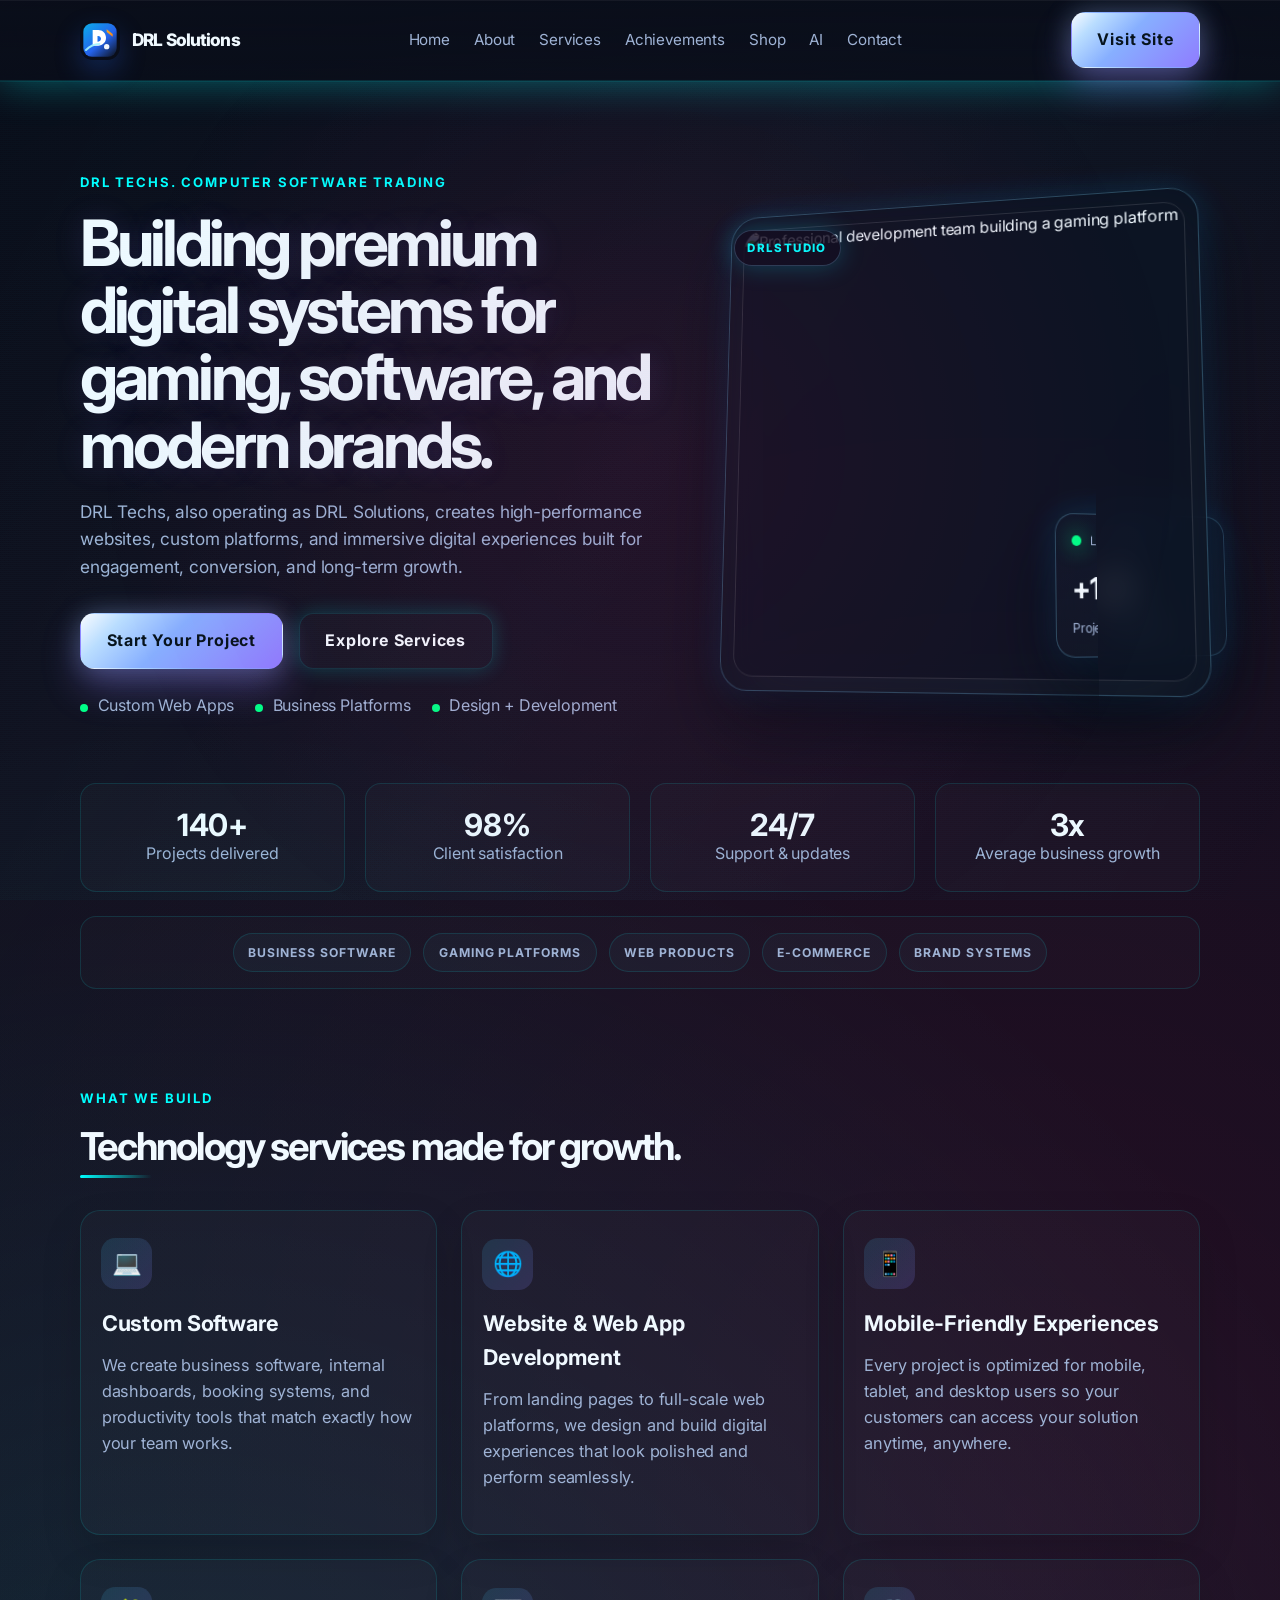
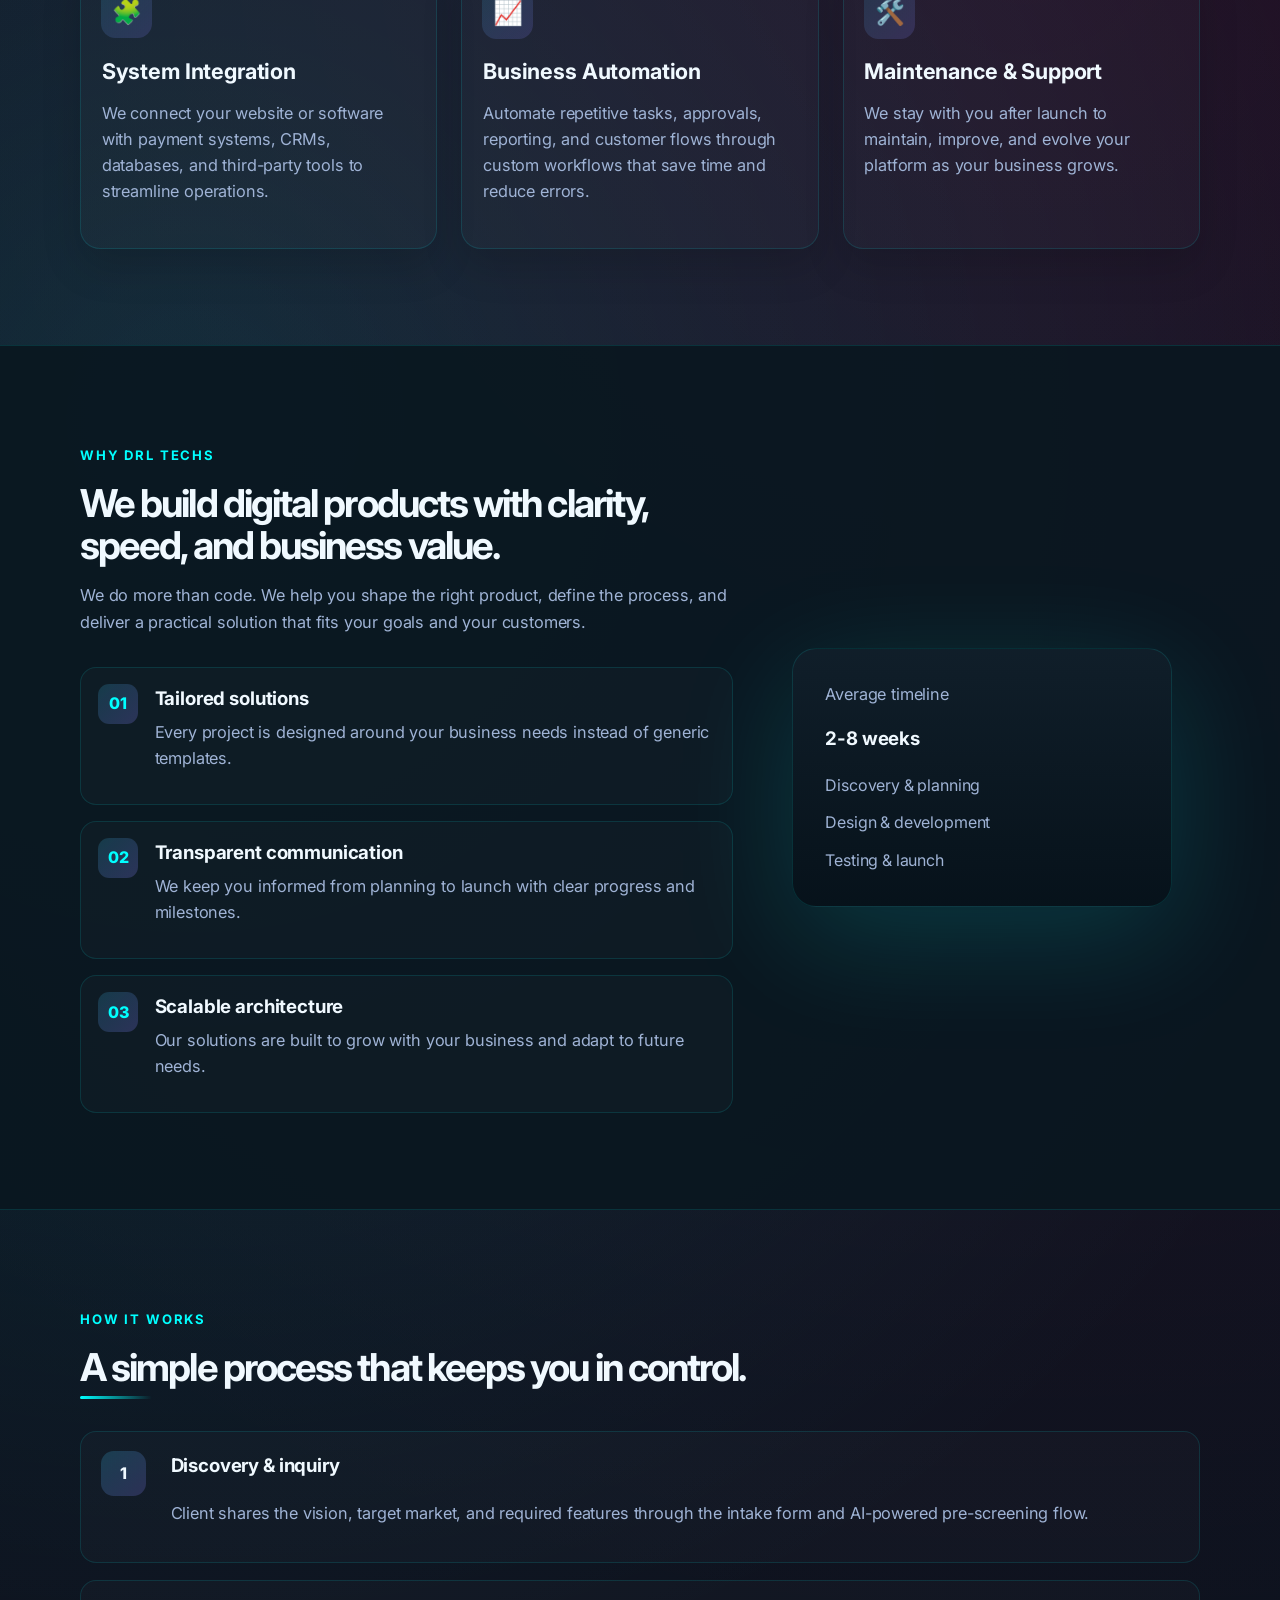
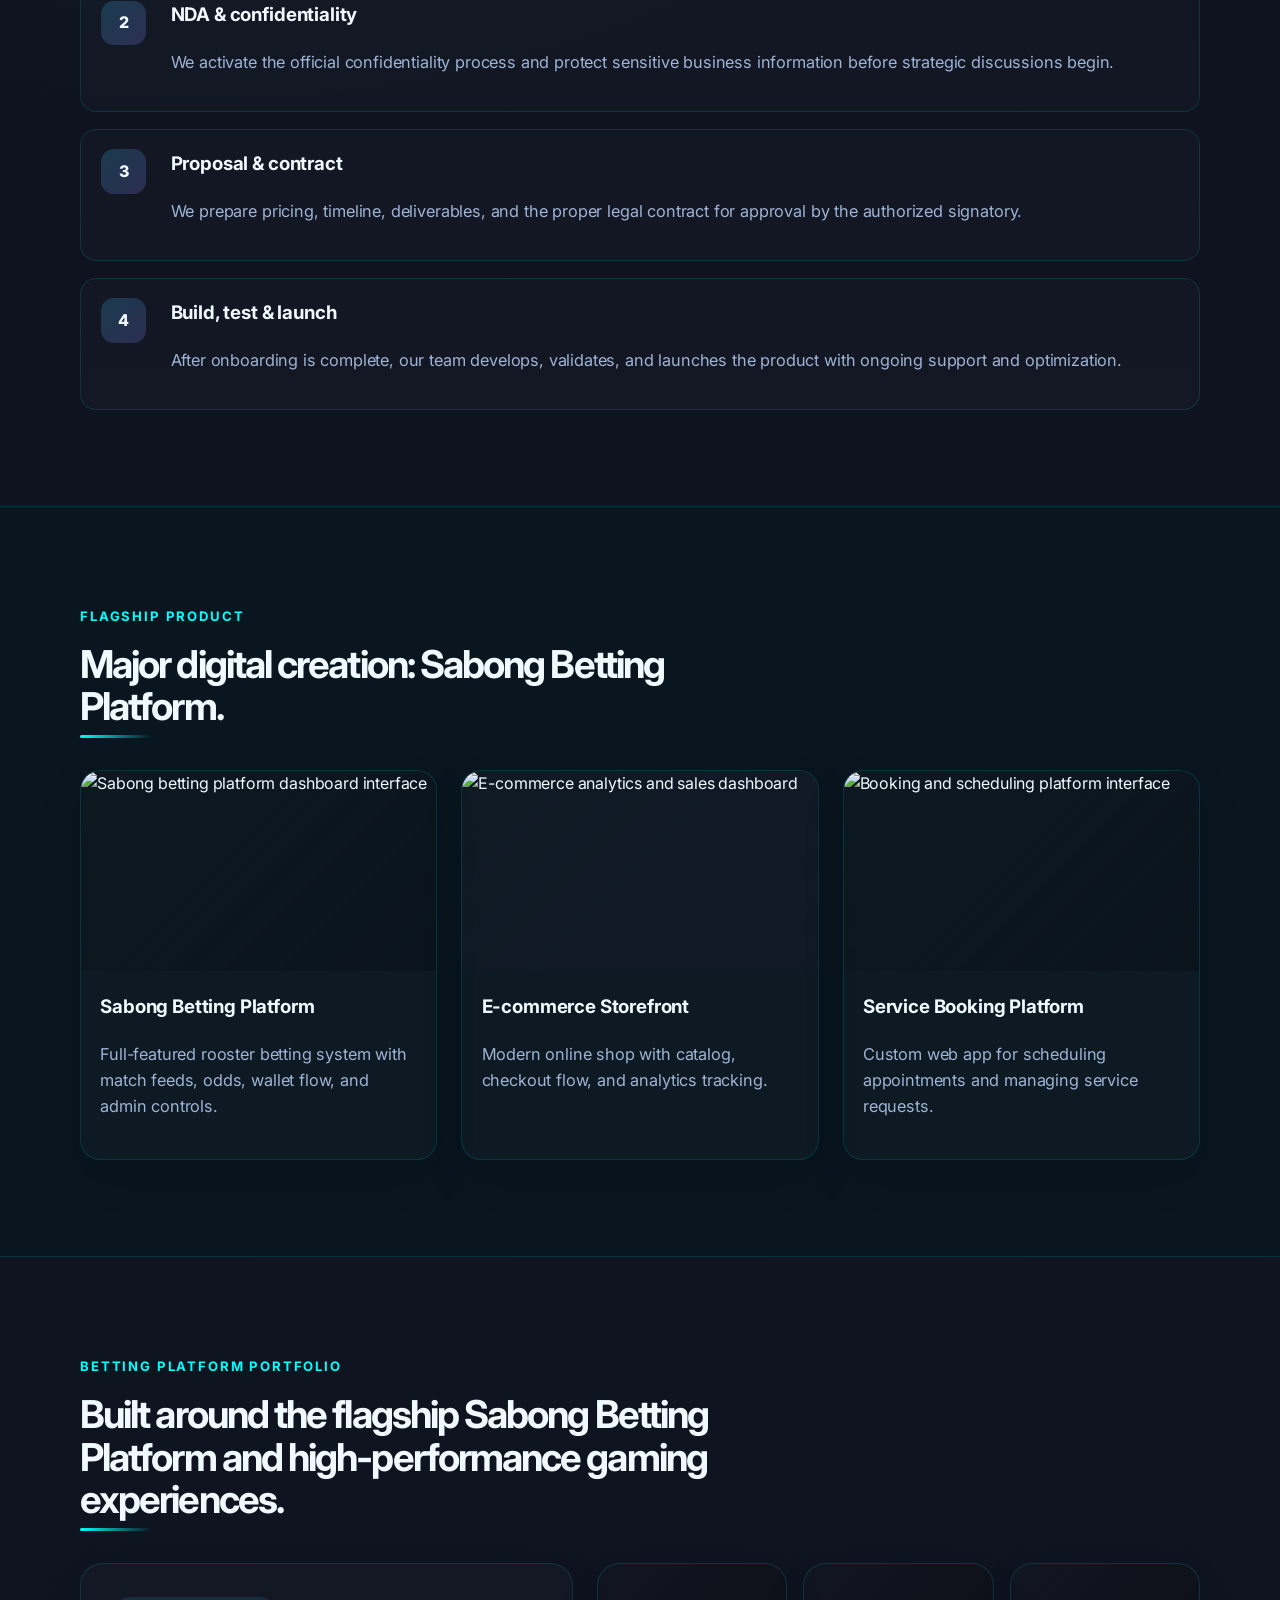
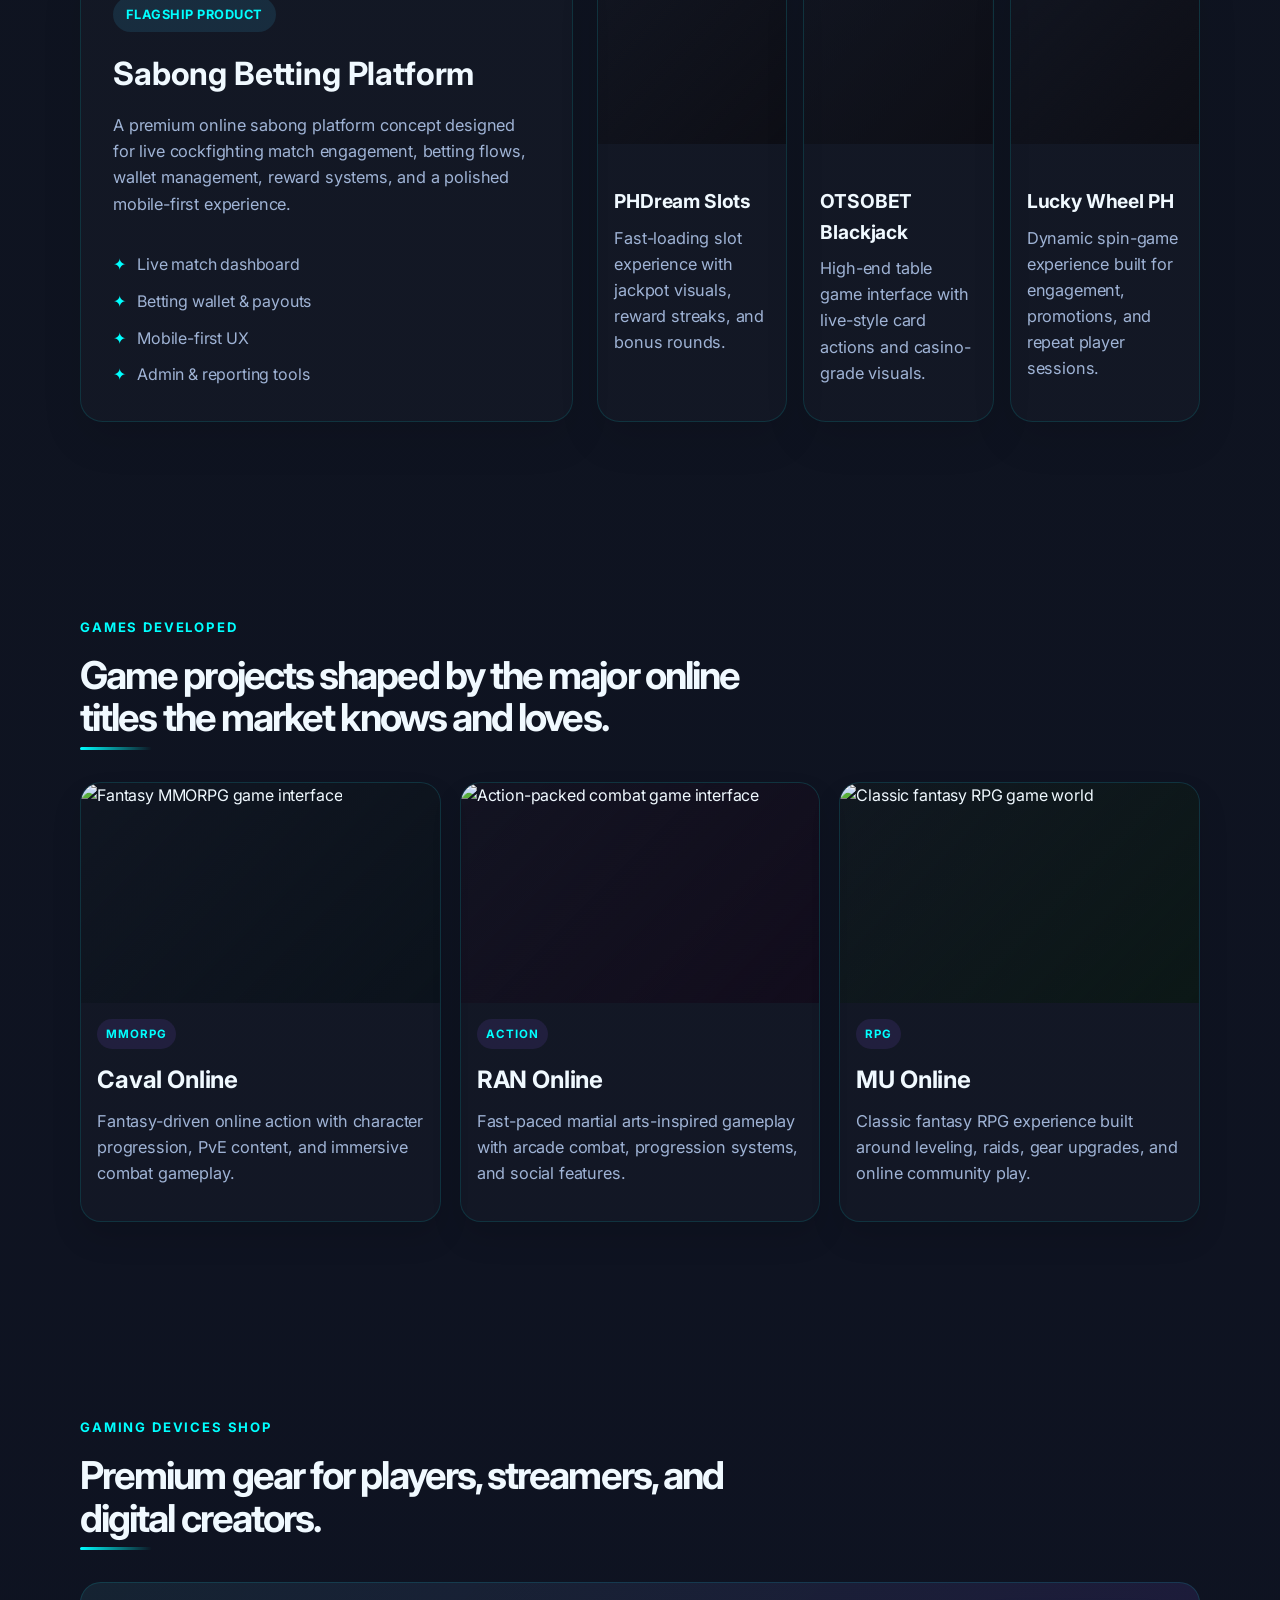
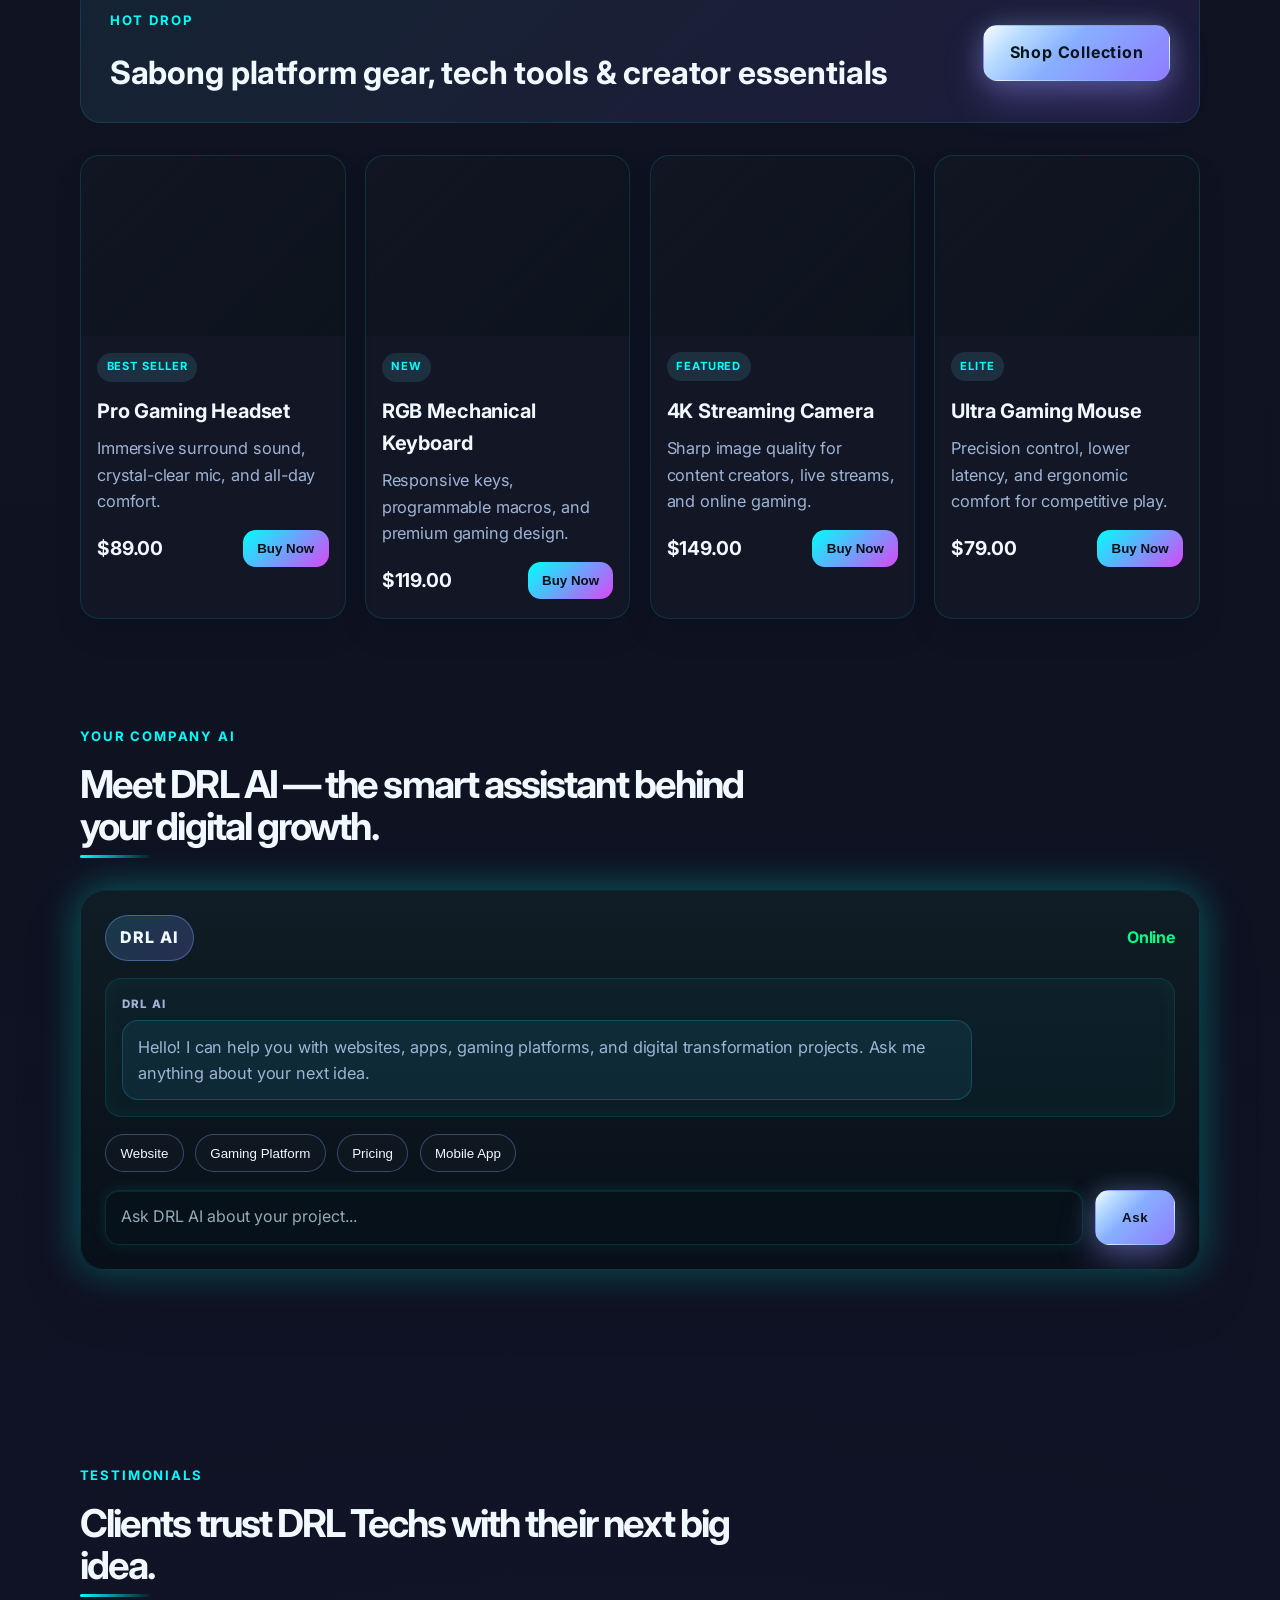
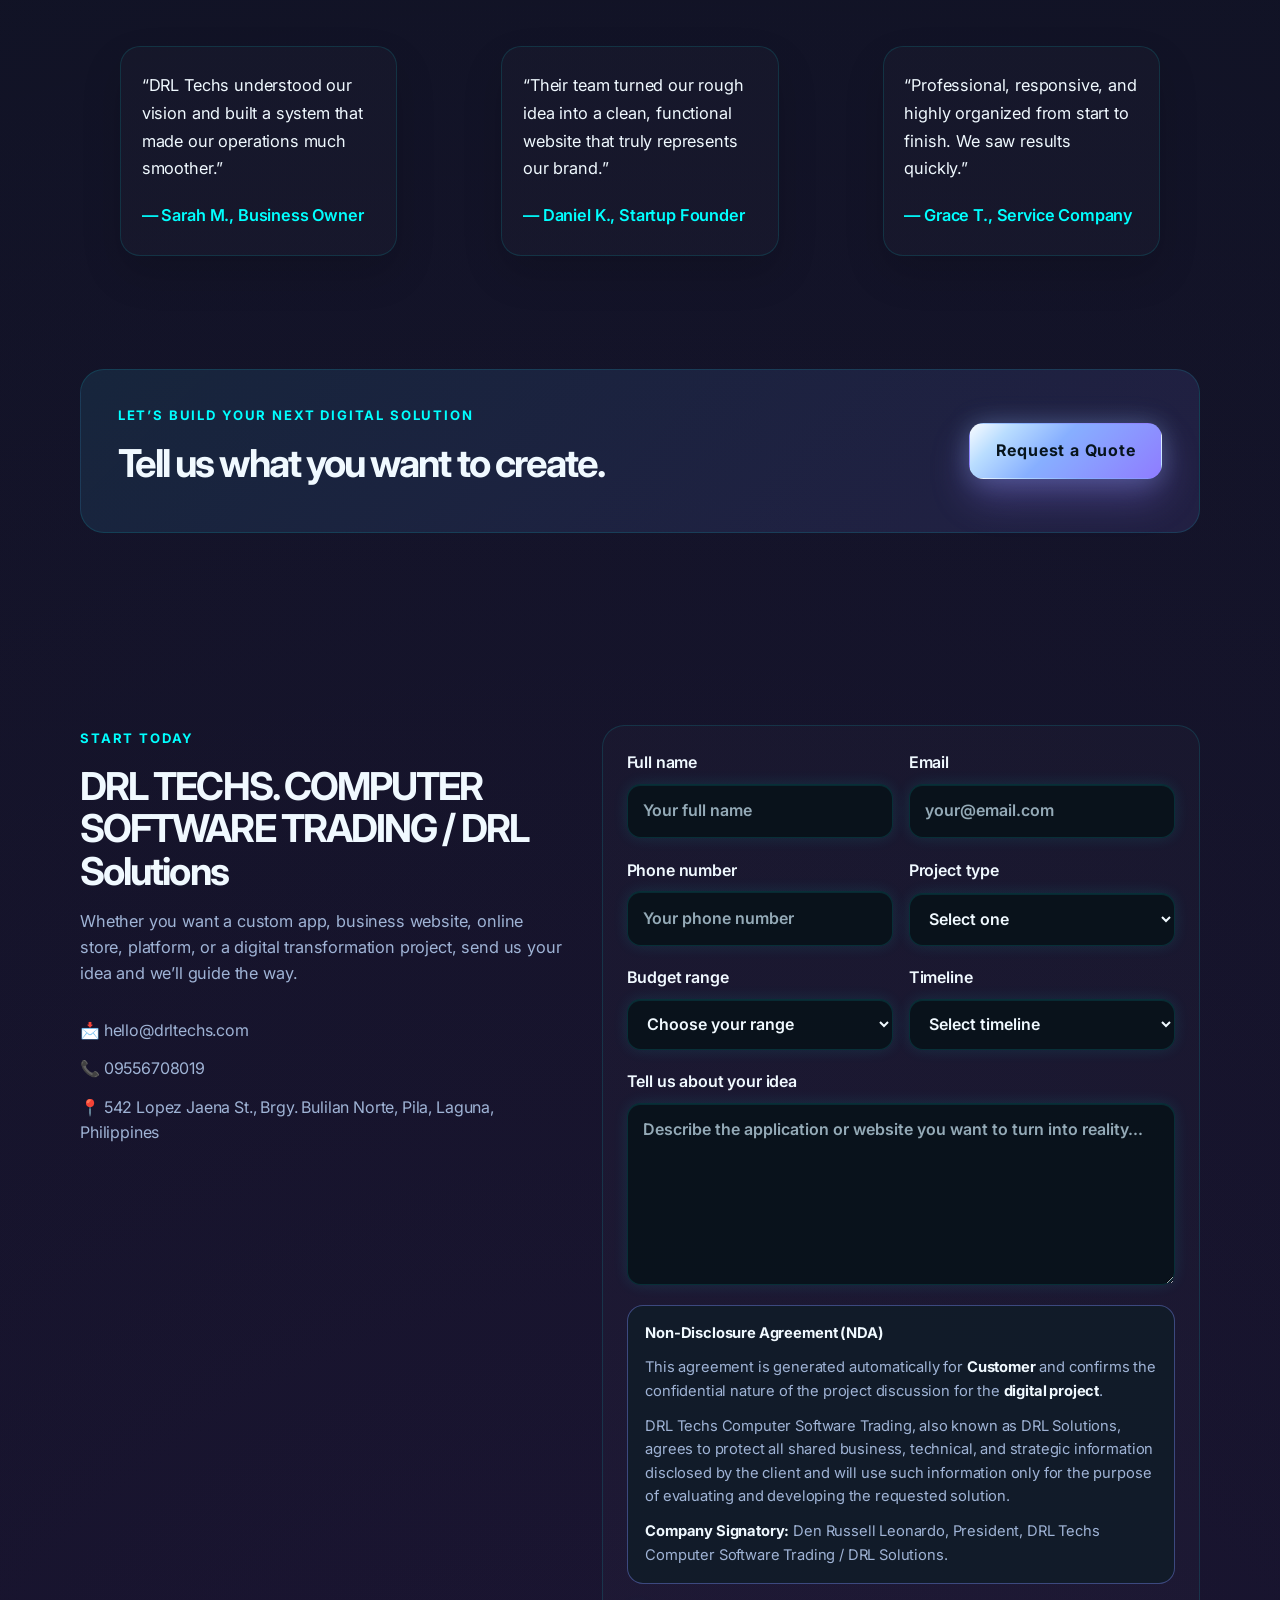
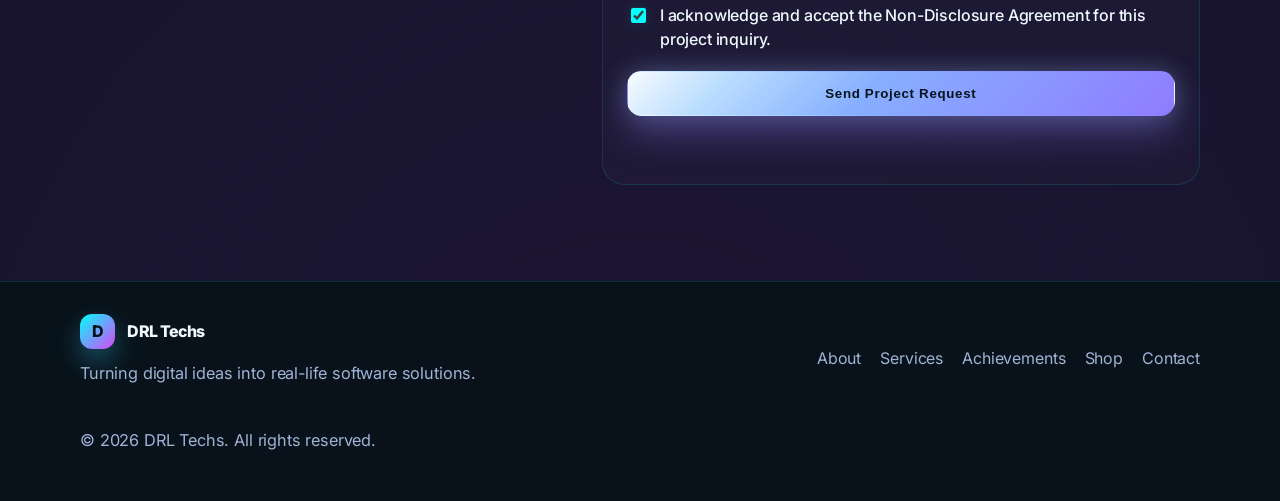
==== commit 7a34e500: "Improve gaming studio visuals" ====
--- a/index.html
+++ b/index.html
@@ -7,7 +7,10 @@
       name="description"
       content="DRL Techs builds custom software, web applications, and digital platforms that turn business ideas into real solutions."
     />
+    <meta name="theme-color" content="#0b1020" />
     <title>DRL Techs | Software & Web Development</title>
+    <link rel="icon" type="image/svg+xml" href="favicon.svg" />
+    <link rel="apple-touch-icon" href="favicon.svg" />
     <link rel="preconnect" href="https://fonts.googleapis.com" />
     <link rel="preconnect" href="https://fonts.gstatic.com" crossorigin />
     <link
@@ -34,7 +37,7 @@
           <a href="contact.html">Contact</a>
         </nav>
 
-        <a class="button button-primary" href="cart.html">🛒 Cart</a>
+        <a class="button button-primary" href="https://drltechs.github.io/drl-web/" target="_blank" rel="noreferrer">Visit Site</a>
       </div>
     </header>
 
@@ -43,10 +46,10 @@
         <div class="container hero-grid">
           <div class="hero-copy">
             <span class="eyebrow">DRL TECHS. COMPUTER SOFTWARE TRADING</span>
-            <h1>Also known as DRL Solutions — building high-performance digital systems for gaming and software brands.</h1>
+            <h1>Building premium digital systems for gaming, software, and modern brands.</h1>
             <p>
-              DRL Techs, also operating as DRL Solutions, creates sleek websites, custom platforms, and game-ready digital experiences
-              built for performance, engagement, and real-world growth.
+              DRL Techs, also operating as DRL Solutions, creates high-performance websites, custom platforms, and immersive digital experiences
+              built for engagement, conversion, and long-term growth.
             </p>
 
             <div class="hero-actions">
@@ -57,12 +60,25 @@
             <ul class="hero-trust" aria-label="Business trust indicators">
               <li>Custom Web Apps</li>
               <li>Business Platforms</li>
-              <li>Modern UI/UX</li>
+              <li>Design + Development</li>
             </ul>
           </div>
 
-          <div class="hero-visual" aria-label="DRL Solutions development team workspace">
-            <img src="https://images.unsplash.com/photo-1552664730-d307ca884978?w=600&h=500&fit=crop" alt="Professional development team working on gaming platform" style="border-radius: 1.5rem; box-shadow: 0 22px 55px rgba(61, 197, 244, 0.18); width: 100%; max-width: 500px;" />
+          <div class="hero-visual" aria-label="DRL Techs gaming studio workspace">
+            <div class="hero-scene">
+              <div class="scene-card scene-main">
+                <img src="https://images.unsplash.com/photo-1552664730-d307ca884978?w=900&h=720&fit=crop&auto=format&q=80" alt="Professional development team building a gaming platform" />
+              </div>
+              <div class="scene-card scene-side">
+                <div class="mini-header">
+                  <span class="pulse-dot"></span>
+                  <span>Live Ops</span>
+                </div>
+                <strong>+140</strong>
+                <small>Project launches</small>
+              </div>
+              <div class="scene-badge">DRLStudio</div>
+            </div>
           </div>
         </div>
       </section>
--- a/styles.css
+++ b/styles.css
@@ -625,6 +625,104 @@
 .hero-visual {
   display: flex;
   justify-content: center;
+  perspective: 1200px;
+}
+
+.hero-scene {
+  position: relative;
+  width: min(100%, 540px);
+  min-height: 460px;
+  display: flex;
+  align-items: center;
+  justify-content: center;
+  transform-style: preserve-3d;
+}
+
+.scene-card {
+  position: absolute;
+  border: 1px solid rgba(124, 211, 252, 0.28);
+  background: rgba(10, 20, 35, 0.72);
+  box-shadow: 0 30px 70px rgba(4, 12, 22, 0.7), 0 0 32px rgba(36, 164, 255, 0.2);
+  backdrop-filter: blur(18px);
+}
+
+.scene-main {
+  width: min(100%, 500px);
+  padding: 0.8rem;
+  border-radius: 1.8rem;
+  transform: rotateX(8deg) rotateY(-12deg) translateZ(18px);
+  overflow: hidden;
+}
+
+.scene-main img {
+  display: block;
+  width: 100%;
+  height: min(68vw, 460px);
+  max-height: 460px;
+  object-fit: cover;
+  border-radius: 1.3rem;
+  border: 1px solid rgba(255, 255, 255, 0.12);
+  box-shadow: 0 30px 60px rgba(31, 41, 55, 0.38);
+}
+
+.scene-side {
+  right: -0.5rem;
+  bottom: 1.2rem;
+  width: 180px;
+  padding: 1rem 1rem 0.9rem;
+  border-radius: 1.2rem;
+  transform: rotateX(8deg) rotateY(18deg) translateZ(54px);
+  background: linear-gradient(180deg, rgba(15, 23, 42, 0.9), rgba(17, 24, 39, 0.75));
+}
+
+.mini-header {
+  display: flex;
+  align-items: center;
+  gap: 0.55rem;
+  color: var(--muted);
+  font-size: 0.72rem;
+  letter-spacing: 0.1em;
+  text-transform: uppercase;
+}
+
+.pulse-dot {
+  display: inline-block;
+  width: 0.62rem;
+  height: 0.62rem;
+  border-radius: 50%;
+  background: var(--success);
+  box-shadow: 0 0 20px rgba(0, 255, 136, 0.9);
+}
+
+.scene-side strong {
+  display: block;
+  margin-top: 0.8rem;
+  font-size: clamp(1.8rem, 2vw, 2.5rem);
+  letter-spacing: -0.05em;
+}
+
+.scene-side small {
+  color: var(--muted);
+  font-size: 0.78rem;
+}
+
+.scene-badge {
+  position: absolute;
+  left: 1rem;
+  top: 1rem;
+  display: inline-flex;
+  align-items: center;
+  justify-content: center;
+  padding: 0.5rem 0.8rem;
+  border-radius: 999px;
+  background: rgba(10, 16, 32, 0.8);
+  border: 1px solid rgba(125, 211, 252, 0.24);
+  color: var(--primary);
+  font-size: 0.72rem;
+  font-weight: 800;
+  letter-spacing: 0.12em;
+  text-transform: uppercase;
+  box-shadow: 0 0 24px rgba(0, 229, 255, 0.25);
 }
 
 .dashboard-card {
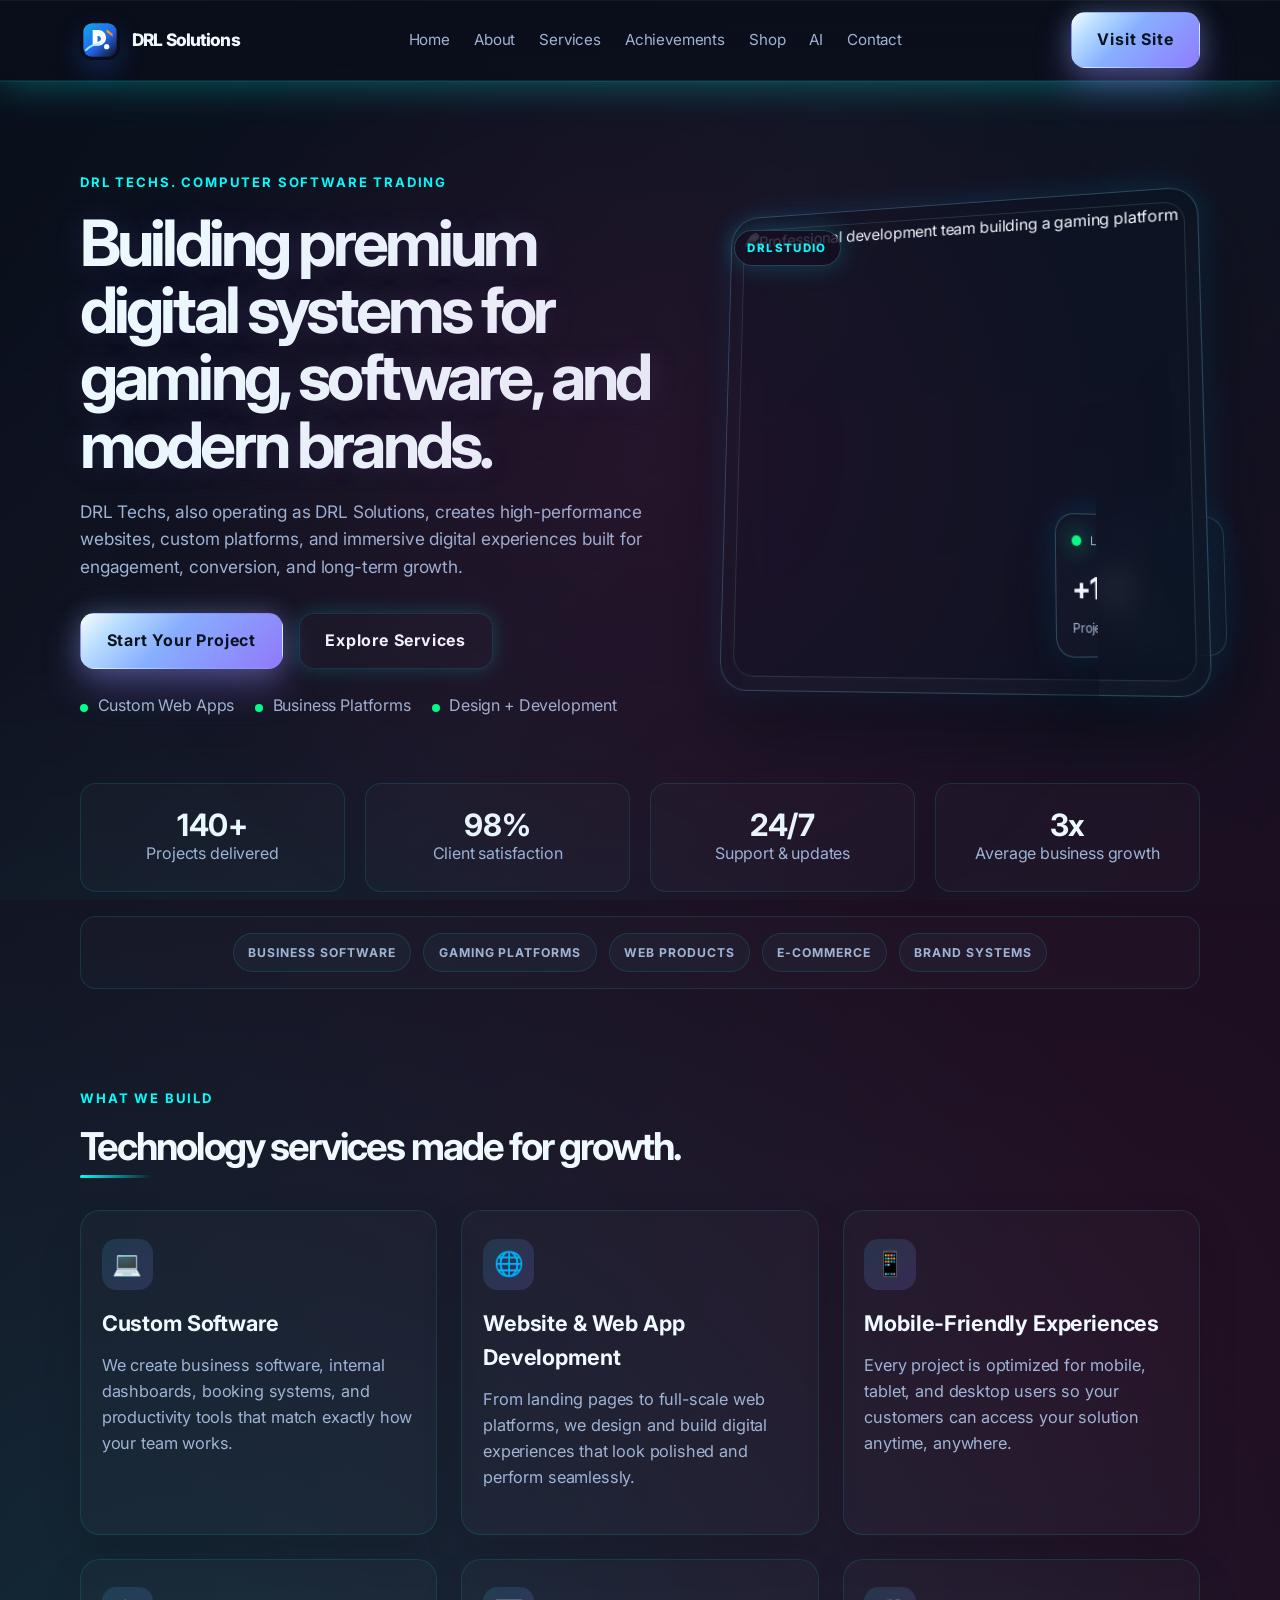
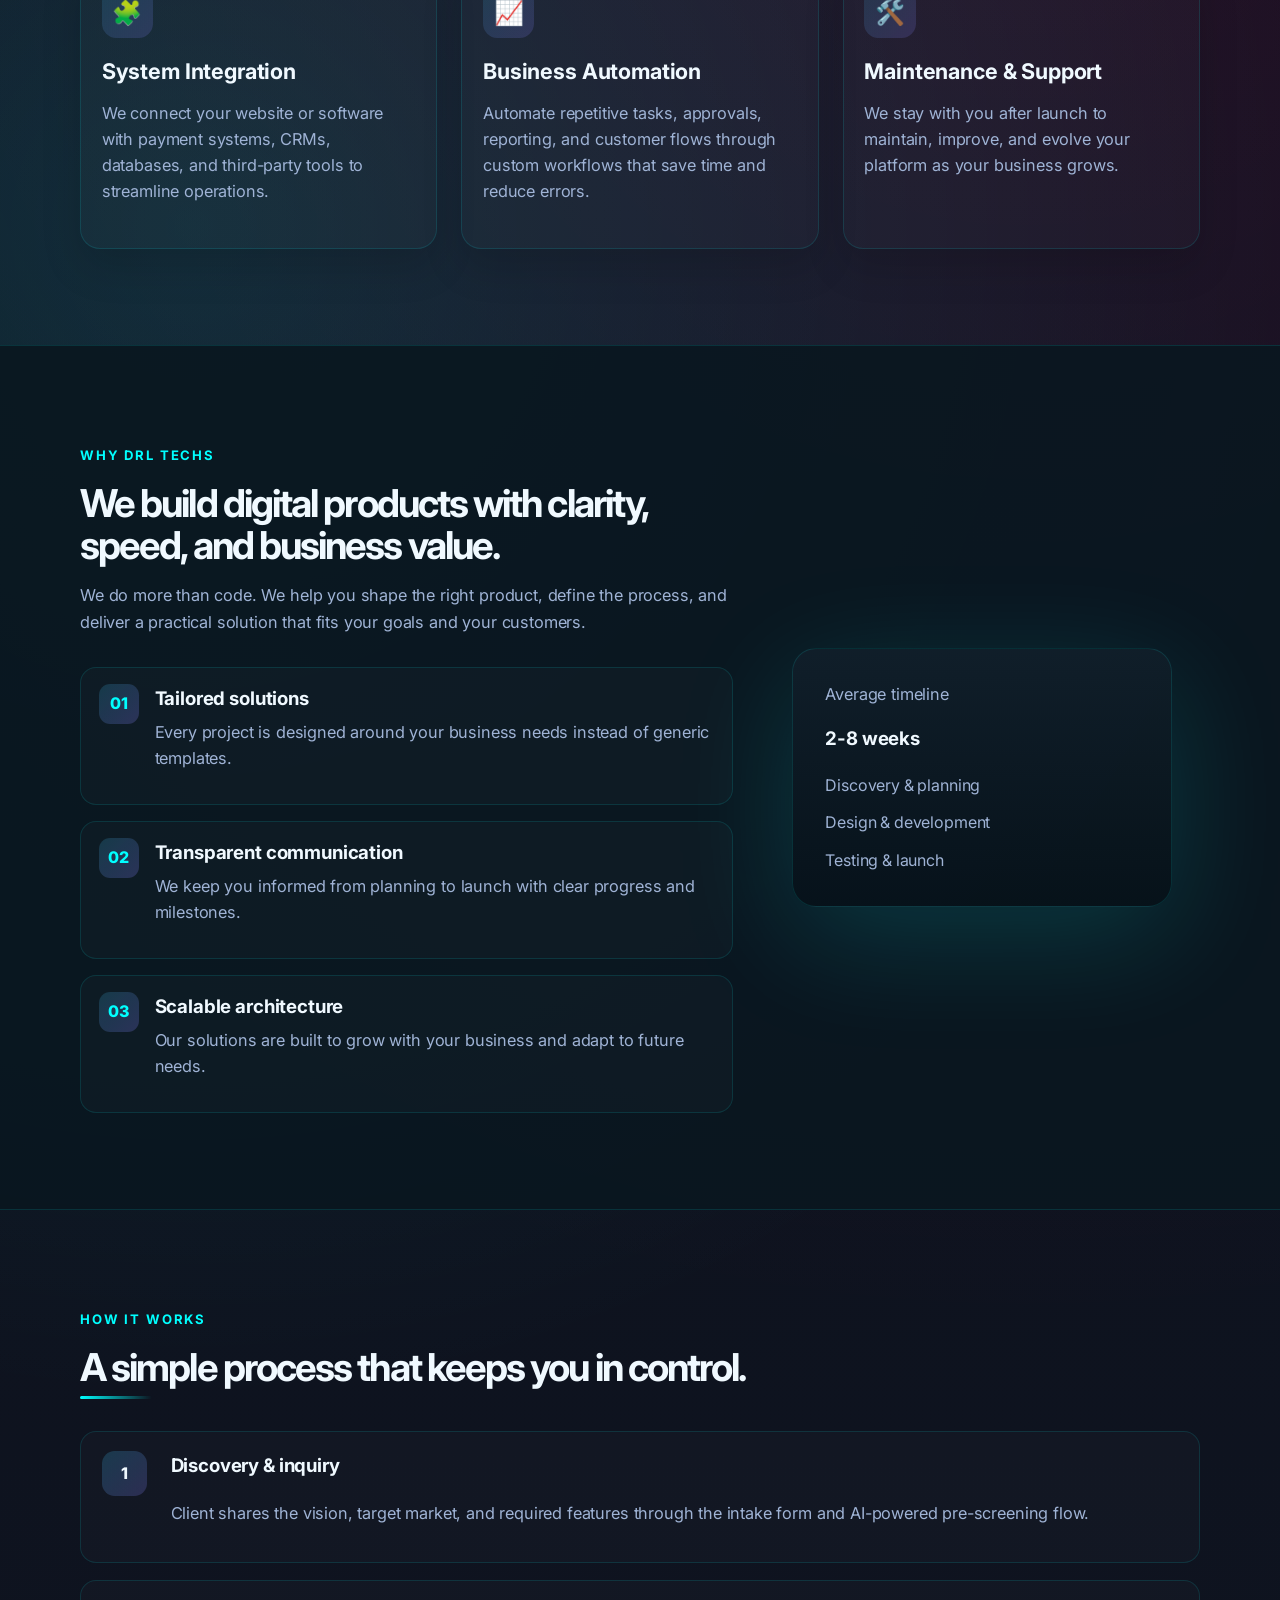
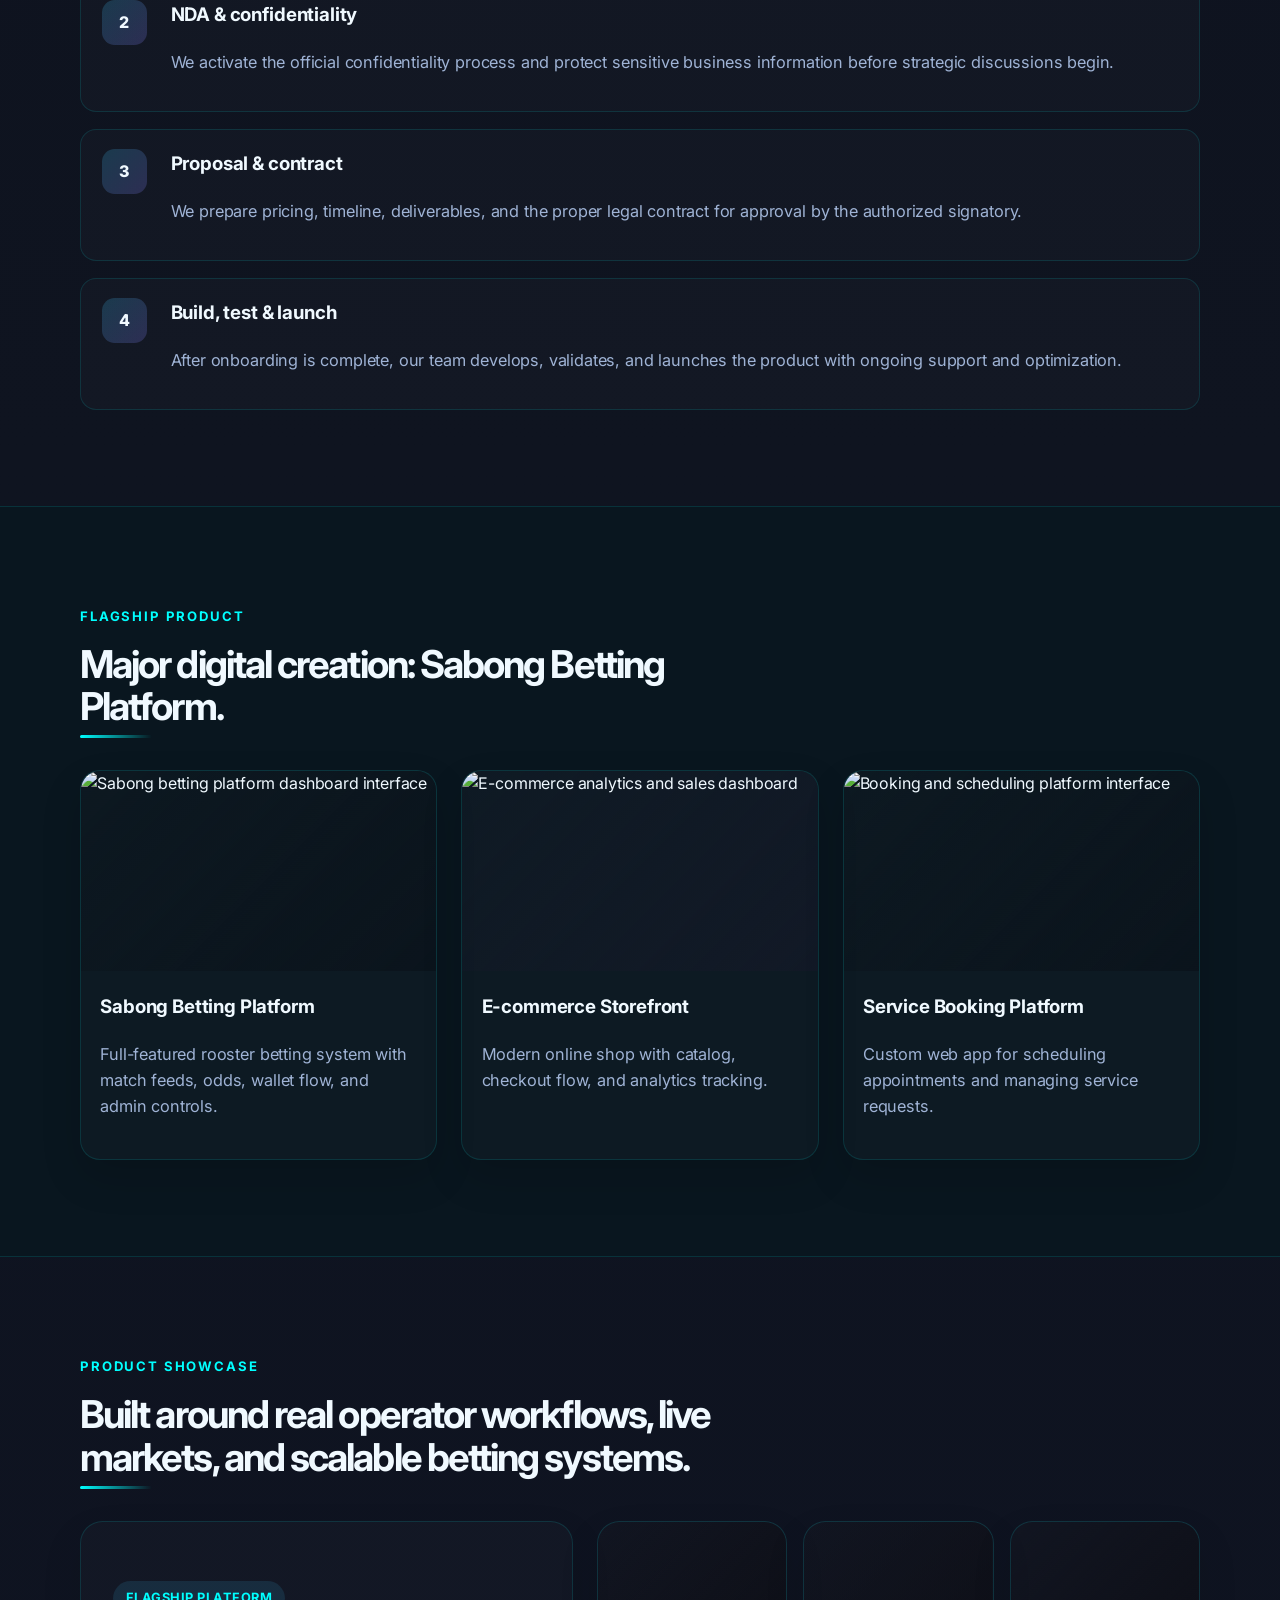
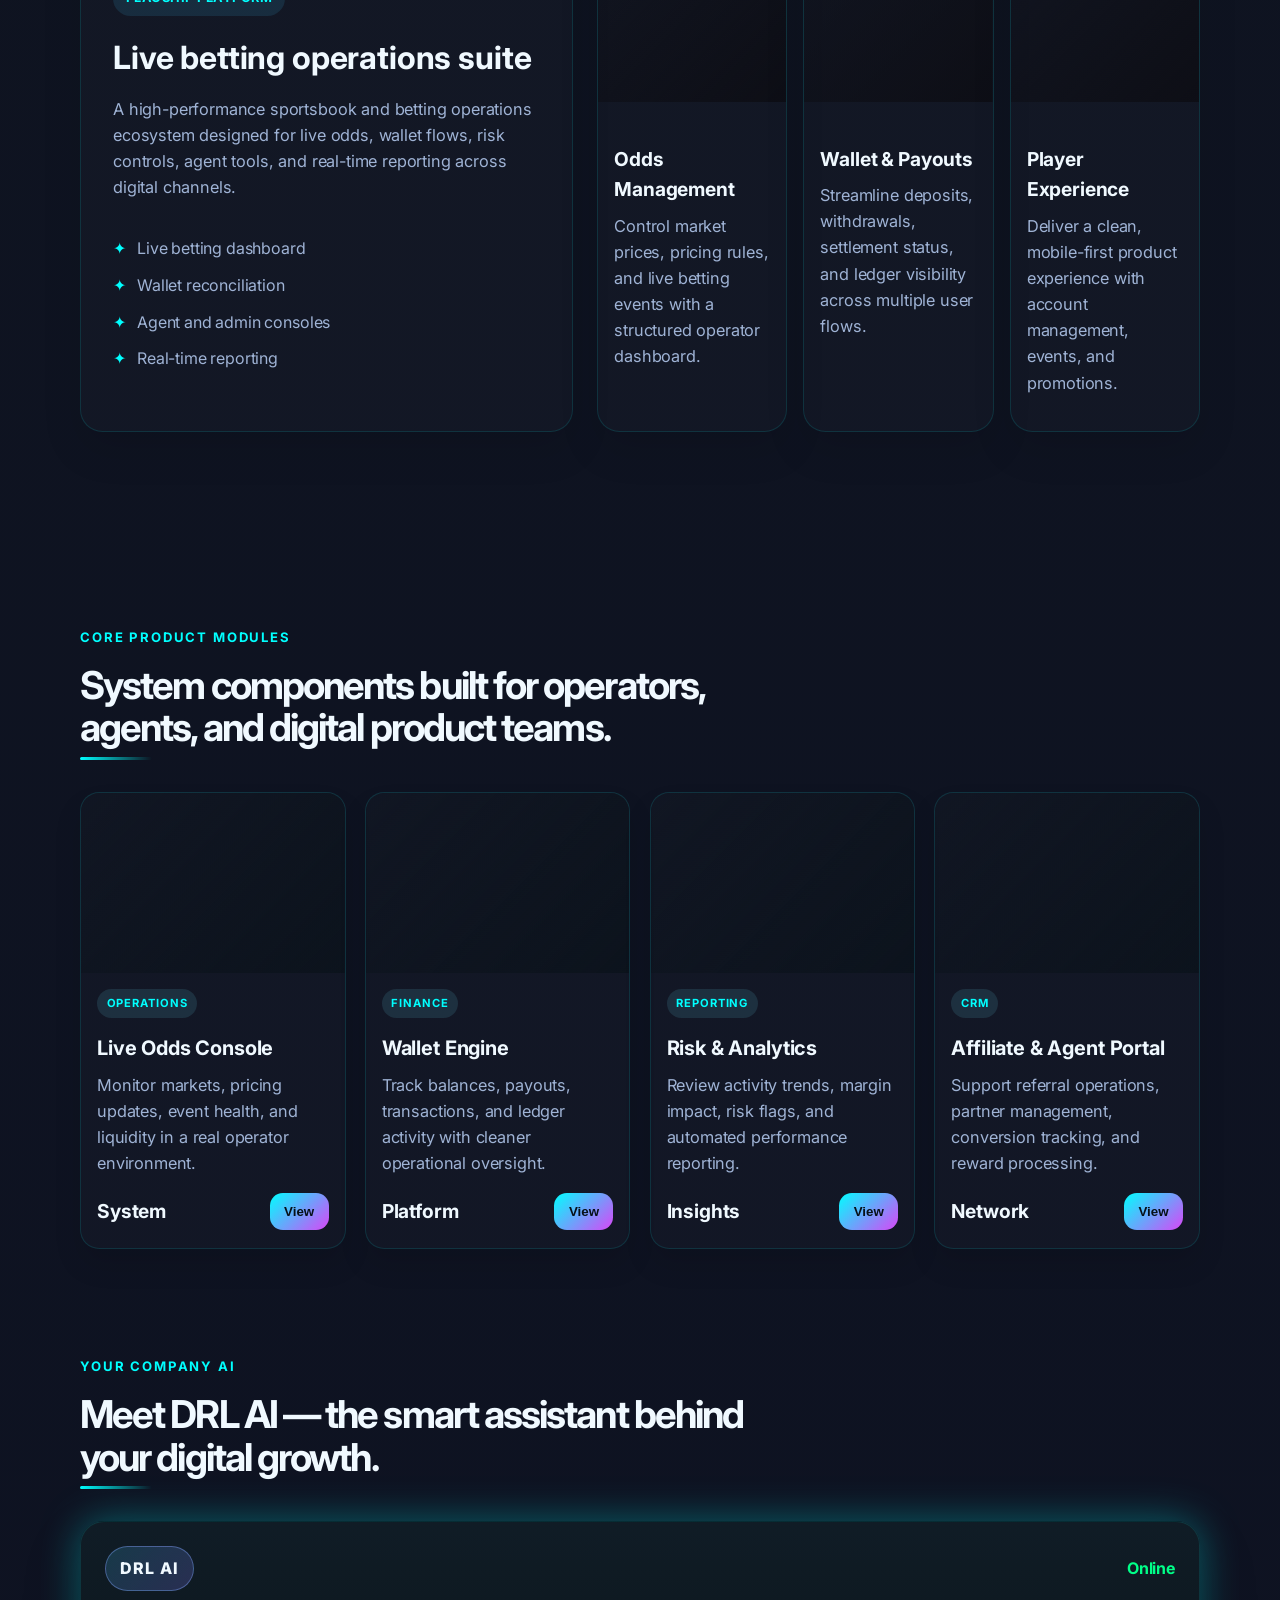
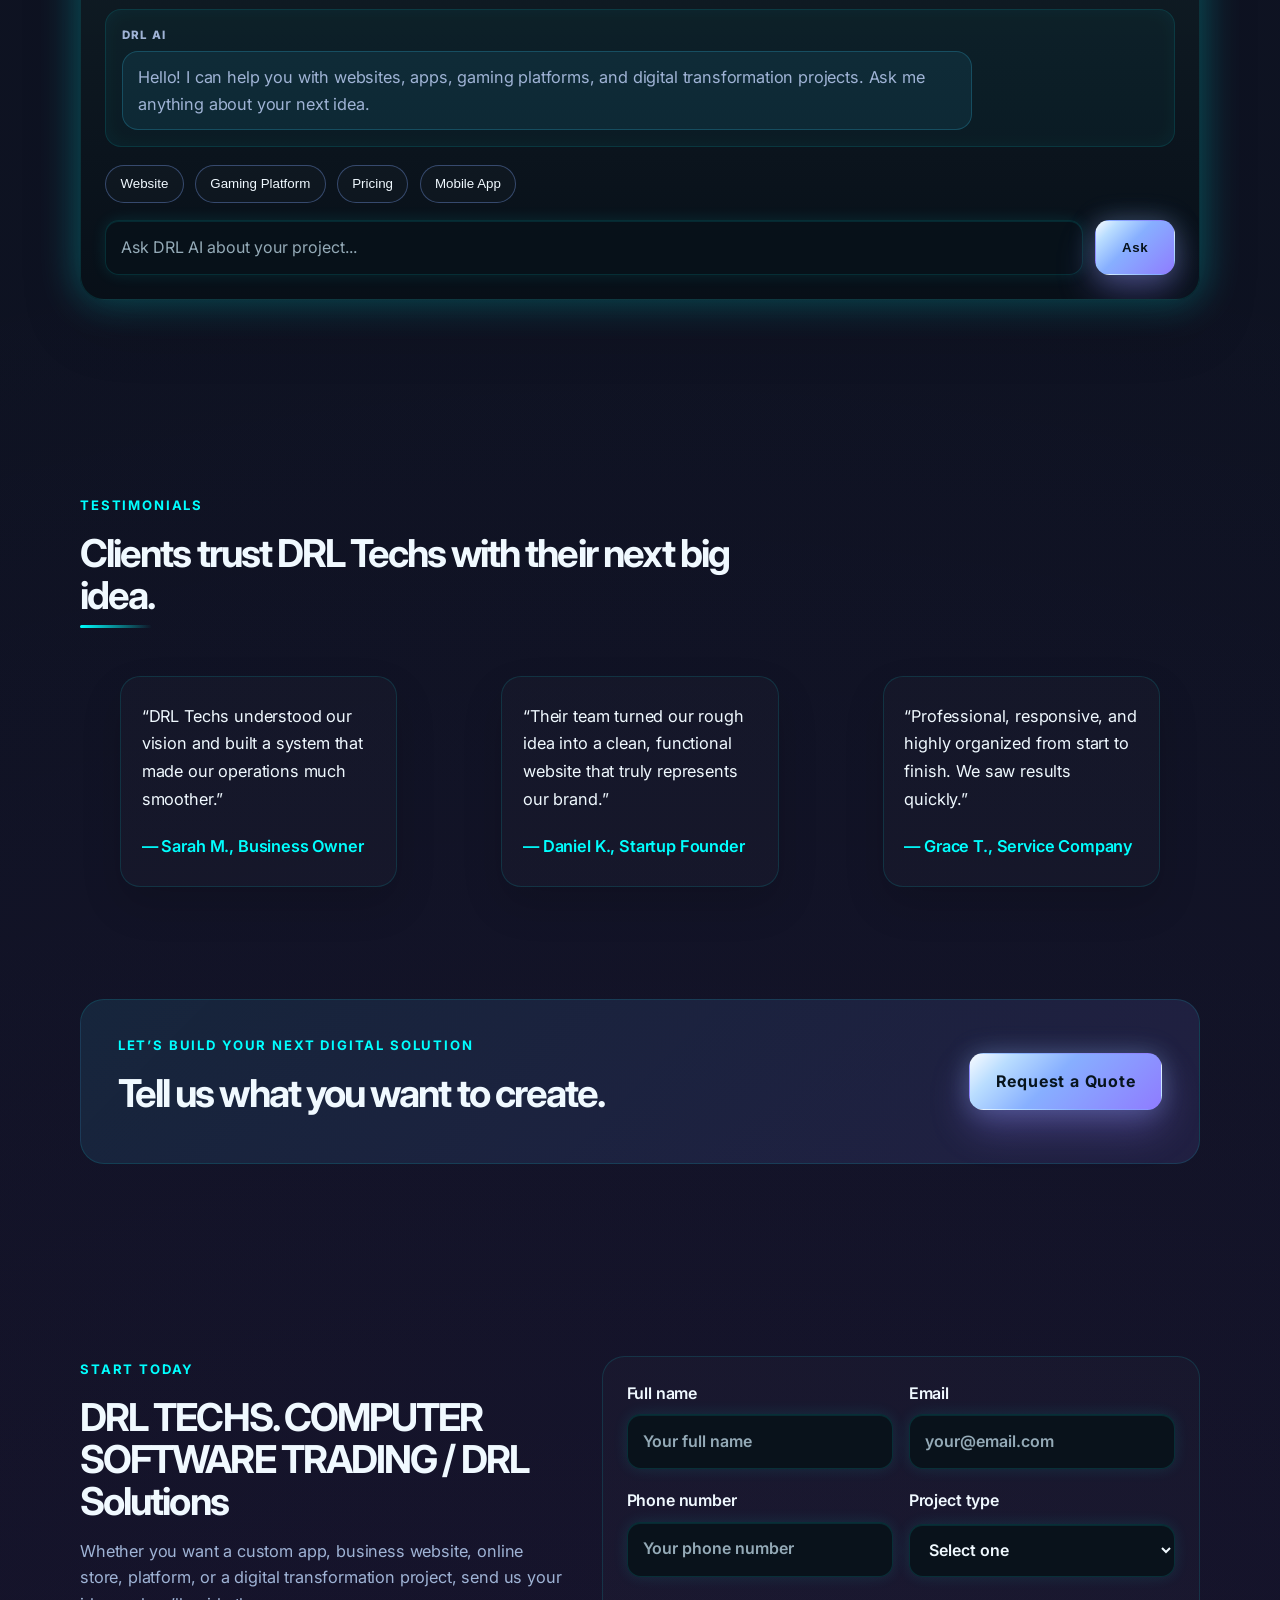
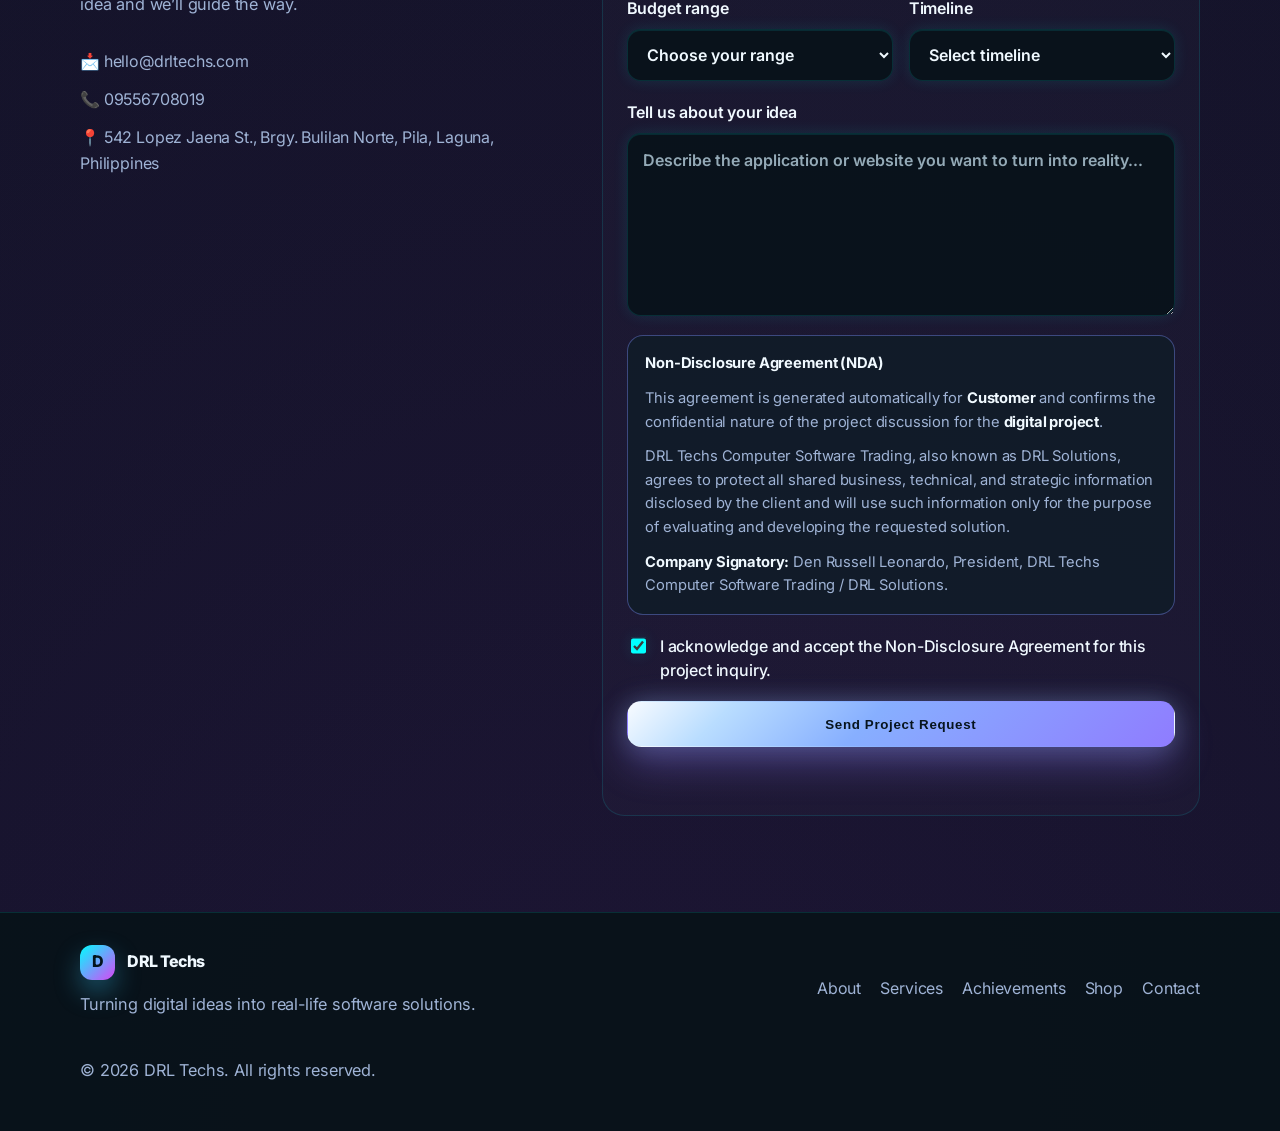
==== commit 01a68412: "Replace unrealistic showcase content" ====
--- a/index.html
+++ b/index.html
@@ -311,23 +311,23 @@
       <section class="section">
         <div class="container">
           <div class="section-heading">
-            <span class="eyebrow">Betting platform portfolio</span>
-            <h2>Built around the flagship Sabong Betting Platform and high-performance gaming experiences.</h2>
+            <span class="eyebrow">Product showcase</span>
+            <h2>Built around real operator workflows, live markets, and scalable betting systems.</h2>
           </div>
 
           <div class="casino-showcase">
             <div class="casino-feature">
-              <div class="casino-badge">Flagship product</div>
-              <h3>Sabong Betting Platform</h3>
+              <div class="casino-badge">Flagship platform</div>
+              <h3>Live betting operations suite</h3>
               <p>
-                A premium online sabong platform concept designed for live cockfighting match engagement,
-                betting flows, wallet management, reward systems, and a polished mobile-first experience.
+                A high-performance sportsbook and betting operations ecosystem designed for live odds, wallet flows,
+                risk controls, agent tools, and real-time reporting across digital channels.
               </p>
               <ul>
-                <li>Live match dashboard</li>
-                <li>Betting wallet & payouts</li>
-                <li>Mobile-first UX</li>
-                <li>Admin & reporting tools</li>
+                <li>Live betting dashboard</li>
+                <li>Wallet reconciliation</li>
+                <li>Agent and admin consoles</li>
+                <li>Real-time reporting</li>
               </ul>
             </div>
 
@@ -335,24 +335,24 @@
               <article class="casino-game-card">
                 <div class="game-graphic game-graphic-1"></div>
                 <div class="game-copy">
-                  <h4>PHDream Slots</h4>
-                  <p>Fast-loading slot experience with jackpot visuals, reward streaks, and bonus rounds.</p>
+                  <h4>Odds Management</h4>
+                  <p>Control market prices, pricing rules, and live betting events with a structured operator dashboard.</p>
                 </div>
               </article>
 
               <article class="casino-game-card">
                 <div class="game-graphic game-graphic-2"></div>
                 <div class="game-copy">
-                  <h4>OTSOBET Blackjack</h4>
-                  <p>High-end table game interface with live-style card actions and casino-grade visuals.</p>
+                  <h4>Wallet & Payouts</h4>
+                  <p>Streamline deposits, withdrawals, settlement status, and ledger visibility across multiple user flows.</p>
                 </div>
               </article>
 
               <article class="casino-game-card">
                 <div class="game-graphic game-graphic-3"></div>
                 <div class="game-copy">
-                  <h4>Lucky Wheel PH</h4>
-                  <p>Dynamic spin-game experience built for engagement, promotions, and repeat player sessions.</p>
+                  <h4>Player Experience</h4>
+                  <p>Deliver a clean, mobile-first product experience with account management, events, and promotions.</p>
                 </div>
               </article>
             </div>
@@ -363,66 +363,20 @@
       <section class="section">
         <div class="container">
           <div class="section-heading">
-            <span class="eyebrow">Games developed</span>
-            <h2>Game projects shaped by the major online titles the market knows and loves.</h2>
-          </div>
-
-          <div class="game-showcase">
-            <article class="game-card">
-              <div class="game-cover cover-caval"><img src="https://images.unsplash.com/photo-1538481143235-5d630a50bd0f?w=500&h=300&fit=crop" alt="Fantasy MMORPG game interface" style="width: 100%; height: 100%; object-fit: cover;" /></div>
-              <div class="game-info">
-                <span class="game-tag">MMORPG</span>
-                <h3>Caval Online</h3>
-                <p>Fantasy-driven online action with character progression, PvE content, and immersive combat gameplay.</p>
-              </div>
-            </article>
-
-            <article class="game-card">
-              <div class="game-cover cover-ran"><img src="https://images.unsplash.com/photo-1552820728-8ac41f1ce891?w=500&h=300&fit=crop" alt="Action-packed combat game interface" style="width: 100%; height: 100%; object-fit: cover;" /></div>
-              <div class="game-info">
-                <span class="game-tag">Action</span>
-                <h3>RAN Online</h3>
-                <p>Fast-paced martial arts-inspired gameplay with arcade combat, progression systems, and social features.</p>
-              </div>
-            </article>
-
-            <article class="game-card">
-              <div class="game-cover cover-mu"><img src="https://images.unsplash.com/photo-1511512578615-a3eb3dd08d33?w=500&h=300&fit=crop" alt="Classic fantasy RPG game world" style="width: 100%; height: 100%; object-fit: cover;" /></div>
-              <div class="game-info">
-                <span class="game-tag">RPG</span>
-                <h3>MU Online</h3>
-                <p>Classic fantasy RPG experience built around leveling, raids, gear upgrades, and online community play.</p>
-              </div>
-            </article>
-          </div>
-        </div>
-      </section>
-
-      <section class="section">
-        <div class="container">
-          <div class="section-heading">
-            <span class="eyebrow">Gaming devices shop</span>
-            <h2>Premium gear for players, streamers, and digital creators.</h2>
-          </div>
-
-          <div class="shop-banner">
-            <div>
-              <span class="eyebrow">Hot drop</span>
-              <h3>Sabong platform gear, tech tools & creator essentials</h3>
-            </div>
-            <a class="button button-primary" href="shop.html">Shop Collection</a>
+            <span class="eyebrow">Core product modules</span>
+            <h2>System components built for operators, agents, and digital product teams.</h2>
           </div>
 
           <div class="product-grid">
             <article class="product-card">
               <div class="product-image product-one"></div>
               <div class="product-info">
-                <span class="tag">Best Seller</span>
-                <h4>Pro Gaming Headset</h4>
-                <p>Immersive surround sound, crystal-clear mic, and all-day comfort.</p>
+                <span class="tag">Operations</span>
+                <h4>Live Odds Console</h4>
+                <p>Monitor markets, pricing updates, event health, and liquidity in a real operator environment.</p>
                 <div class="product-meta">
-                  <strong>$89.00</strong>
-                  <button type="button">Buy Now</button>
+                  <strong>System</strong>
+                  <button type="button">View</button>
                 </div>
               </div>
             </article>
@@ -430,12 +384,12 @@
             <article class="product-card">
               <div class="product-image product-two"></div>
               <div class="product-info">
-                <span class="tag">New</span>
-                <h4>RGB Mechanical Keyboard</h4>
-                <p>Responsive keys, programmable macros, and premium gaming design.</p>
+                <span class="tag">Finance</span>
+                <h4>Wallet Engine</h4>
+                <p>Track balances, payouts, transactions, and ledger activity with cleaner operational oversight.</p>
                 <div class="product-meta">
-                  <strong>$119.00</strong>
-                  <button type="button">Buy Now</button>
+                  <strong>Platform</strong>
+                  <button type="button">View</button>
                 </div>
               </div>
             </article>
@@ -443,12 +397,12 @@
             <article class="product-card">
               <div class="product-image product-three"></div>
               <div class="product-info">
-                <span class="tag">Featured</span>
-                <h4>4K Streaming Camera</h4>
-                <p>Sharp image quality for content creators, live streams, and online gaming.</p>
+                <span class="tag">Reporting</span>
+                <h4>Risk & Analytics</h4>
+                <p>Review activity trends, margin impact, risk flags, and automated performance reporting.</p>
                 <div class="product-meta">
-                  <strong>$149.00</strong>
-                  <button type="button">Buy Now</button>
+                  <strong>Insights</strong>
+                  <button type="button">View</button>
                 </div>
               </div>
             </article>
@@ -456,12 +410,12 @@
             <article class="product-card">
               <div class="product-image product-four"></div>
               <div class="product-info">
-                <span class="tag">Elite</span>
-                <h4>Ultra Gaming Mouse</h4>
-                <p>Precision control, lower latency, and ergonomic comfort for competitive play.</p>
+                <span class="tag">CRM</span>
+                <h4>Affiliate & Agent Portal</h4>
+                <p>Support referral operations, partner management, conversion tracking, and reward processing.</p>
                 <div class="product-meta">
-                  <strong>$79.00</strong>
-                  <button type="button">Buy Now</button>
+                  <strong>Network</strong>
+                  <button type="button">View</button>
                 </div>
               </div>
             </article>
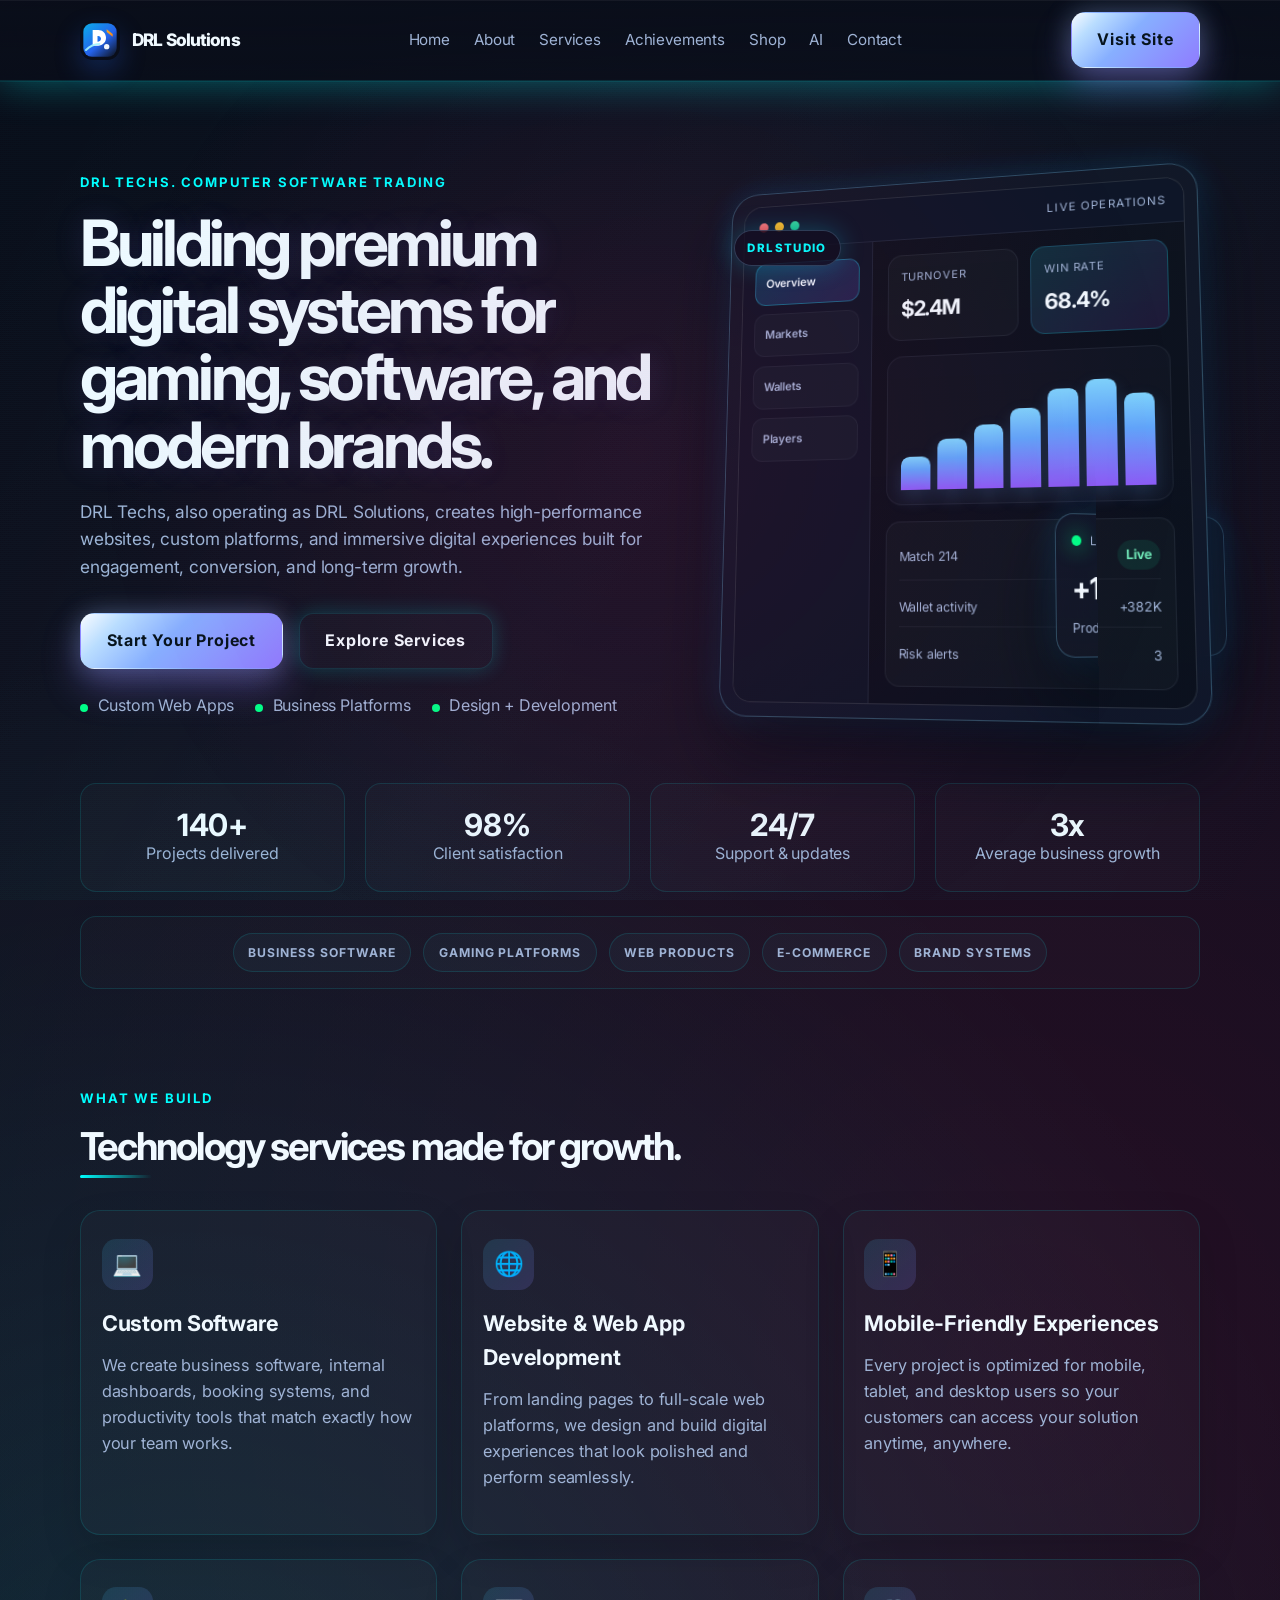
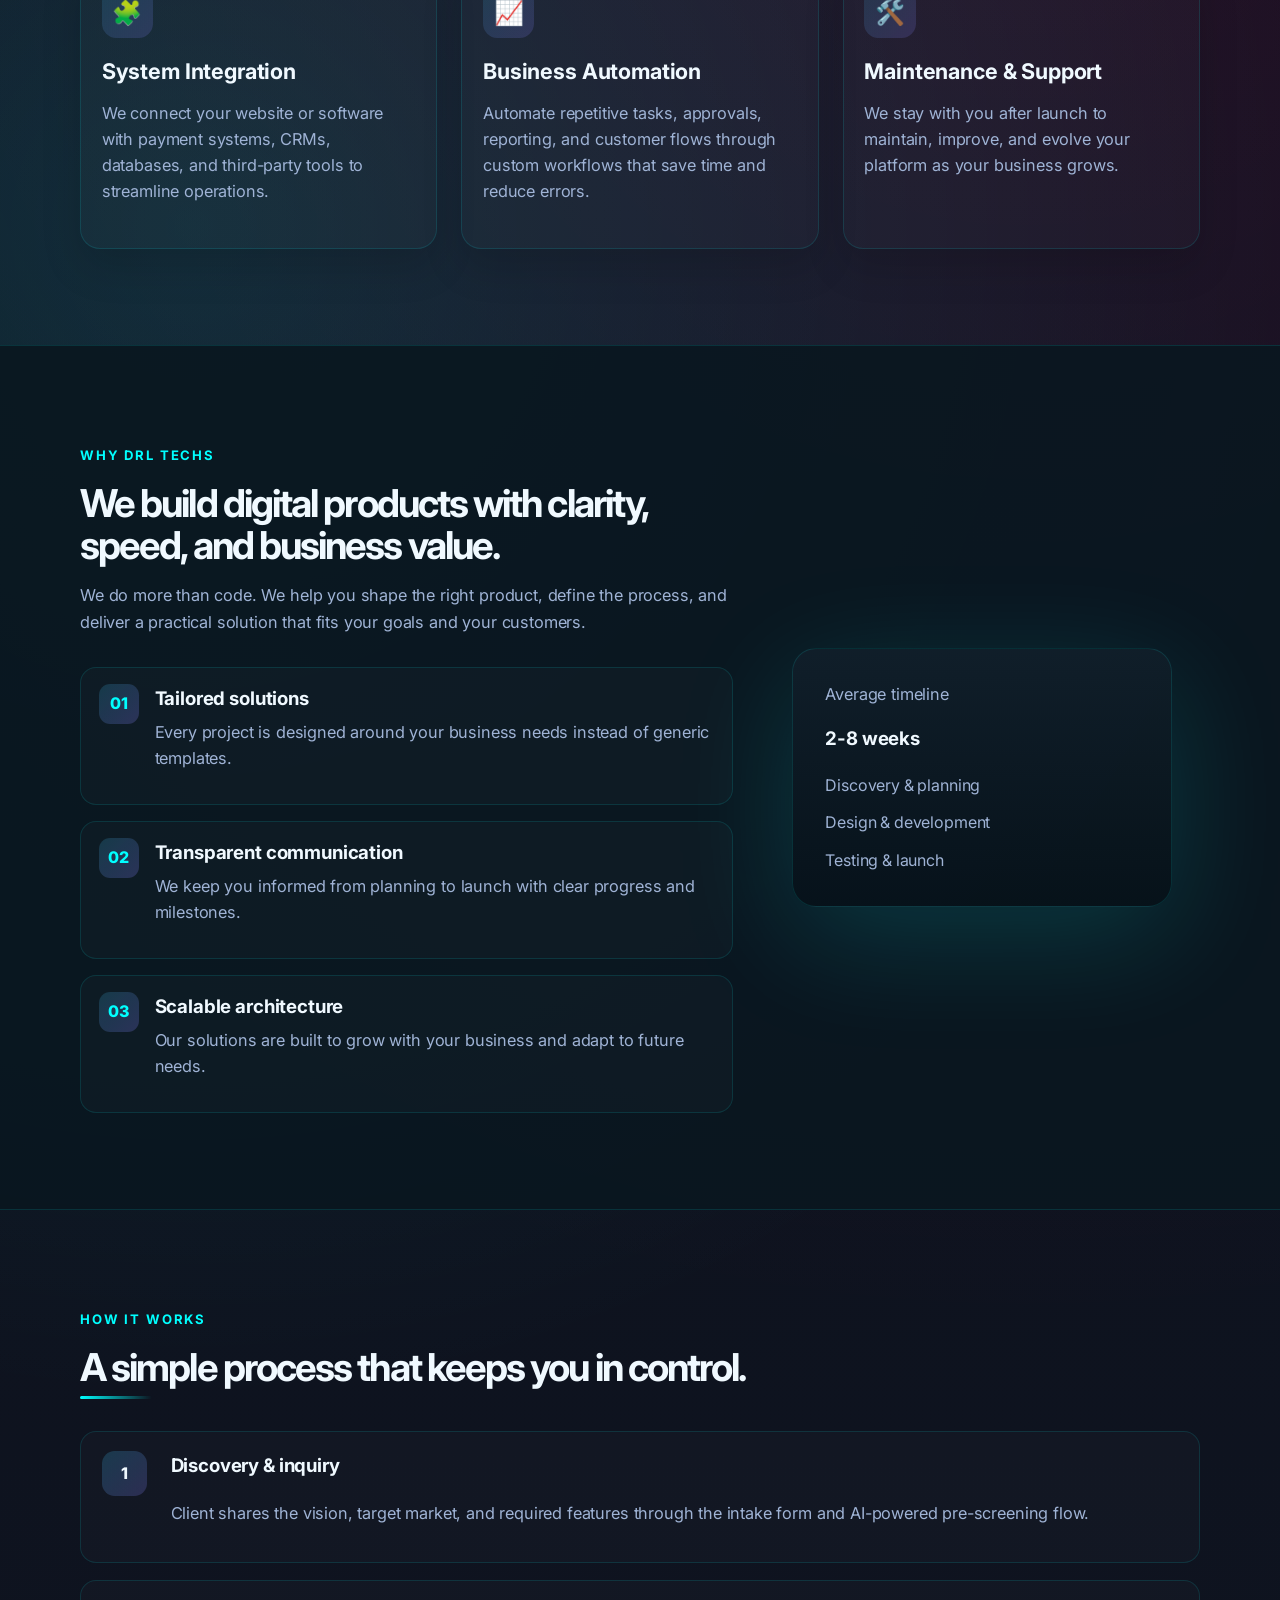
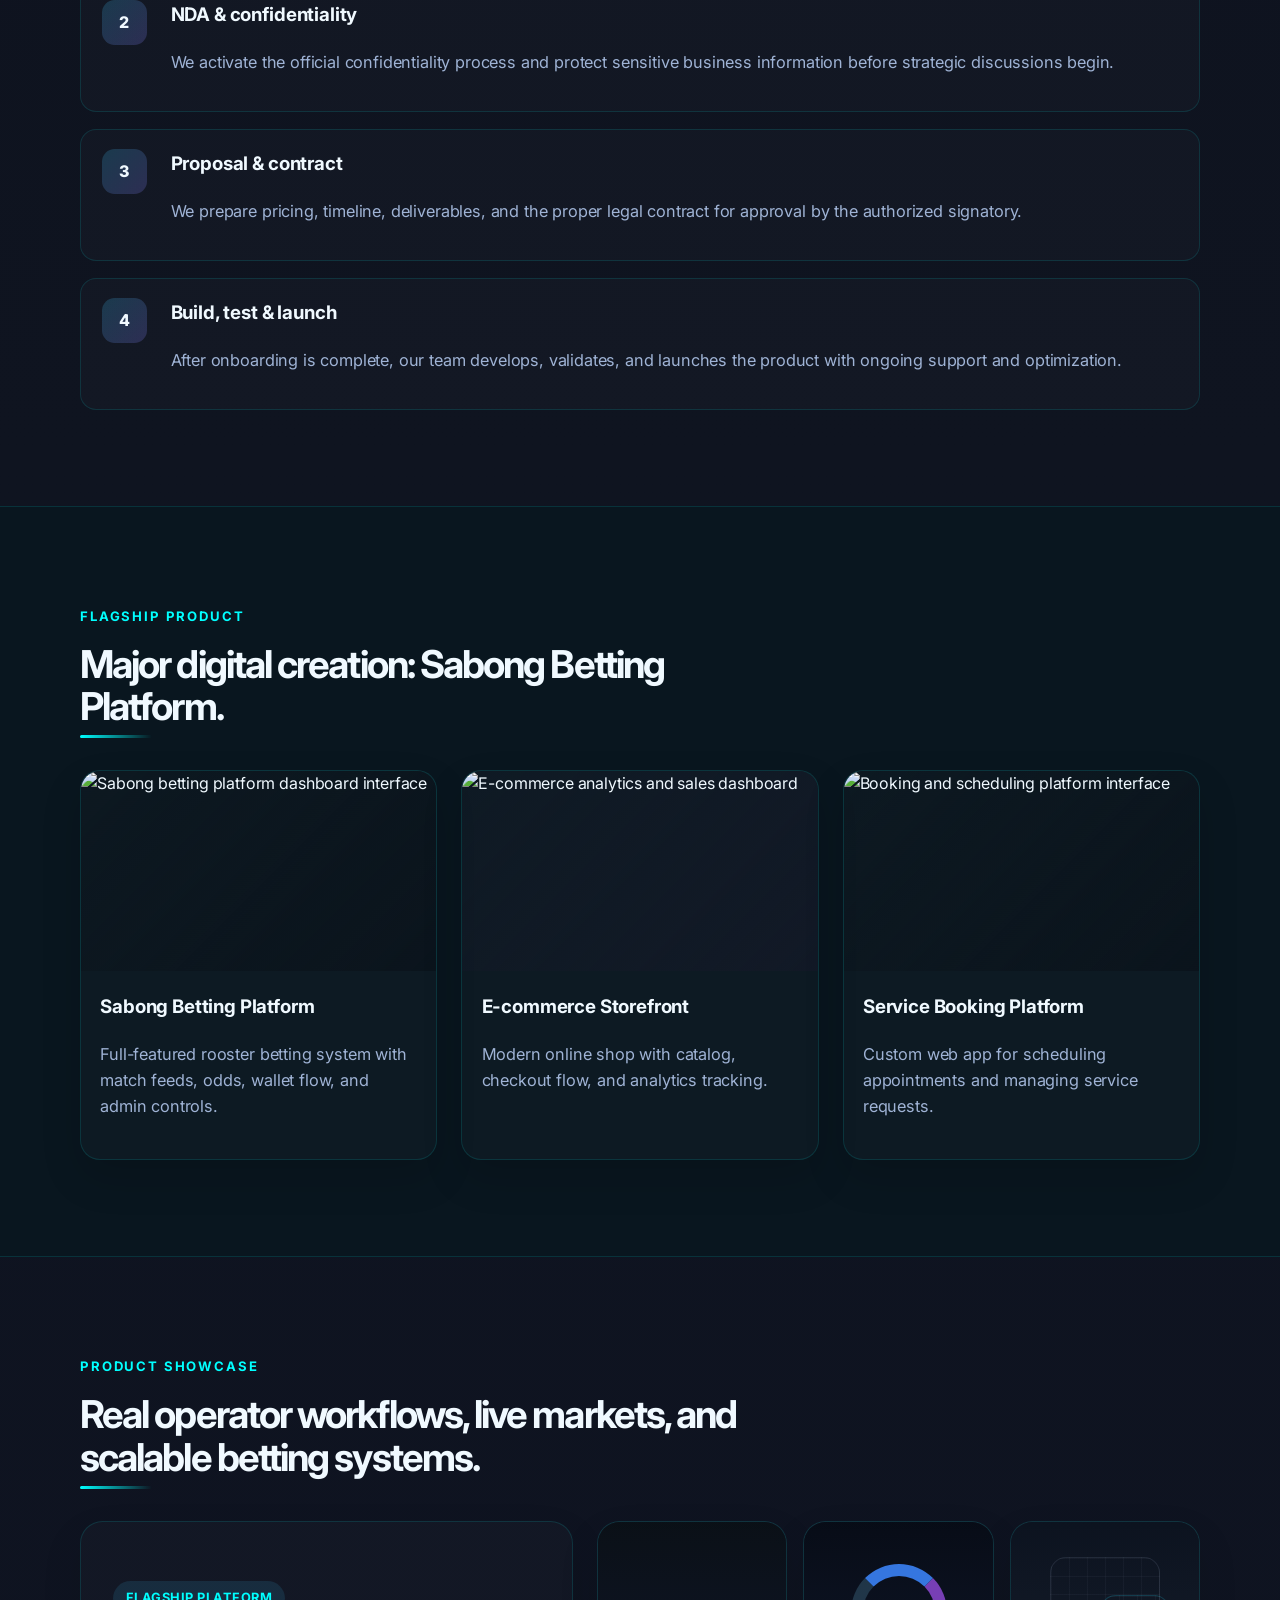
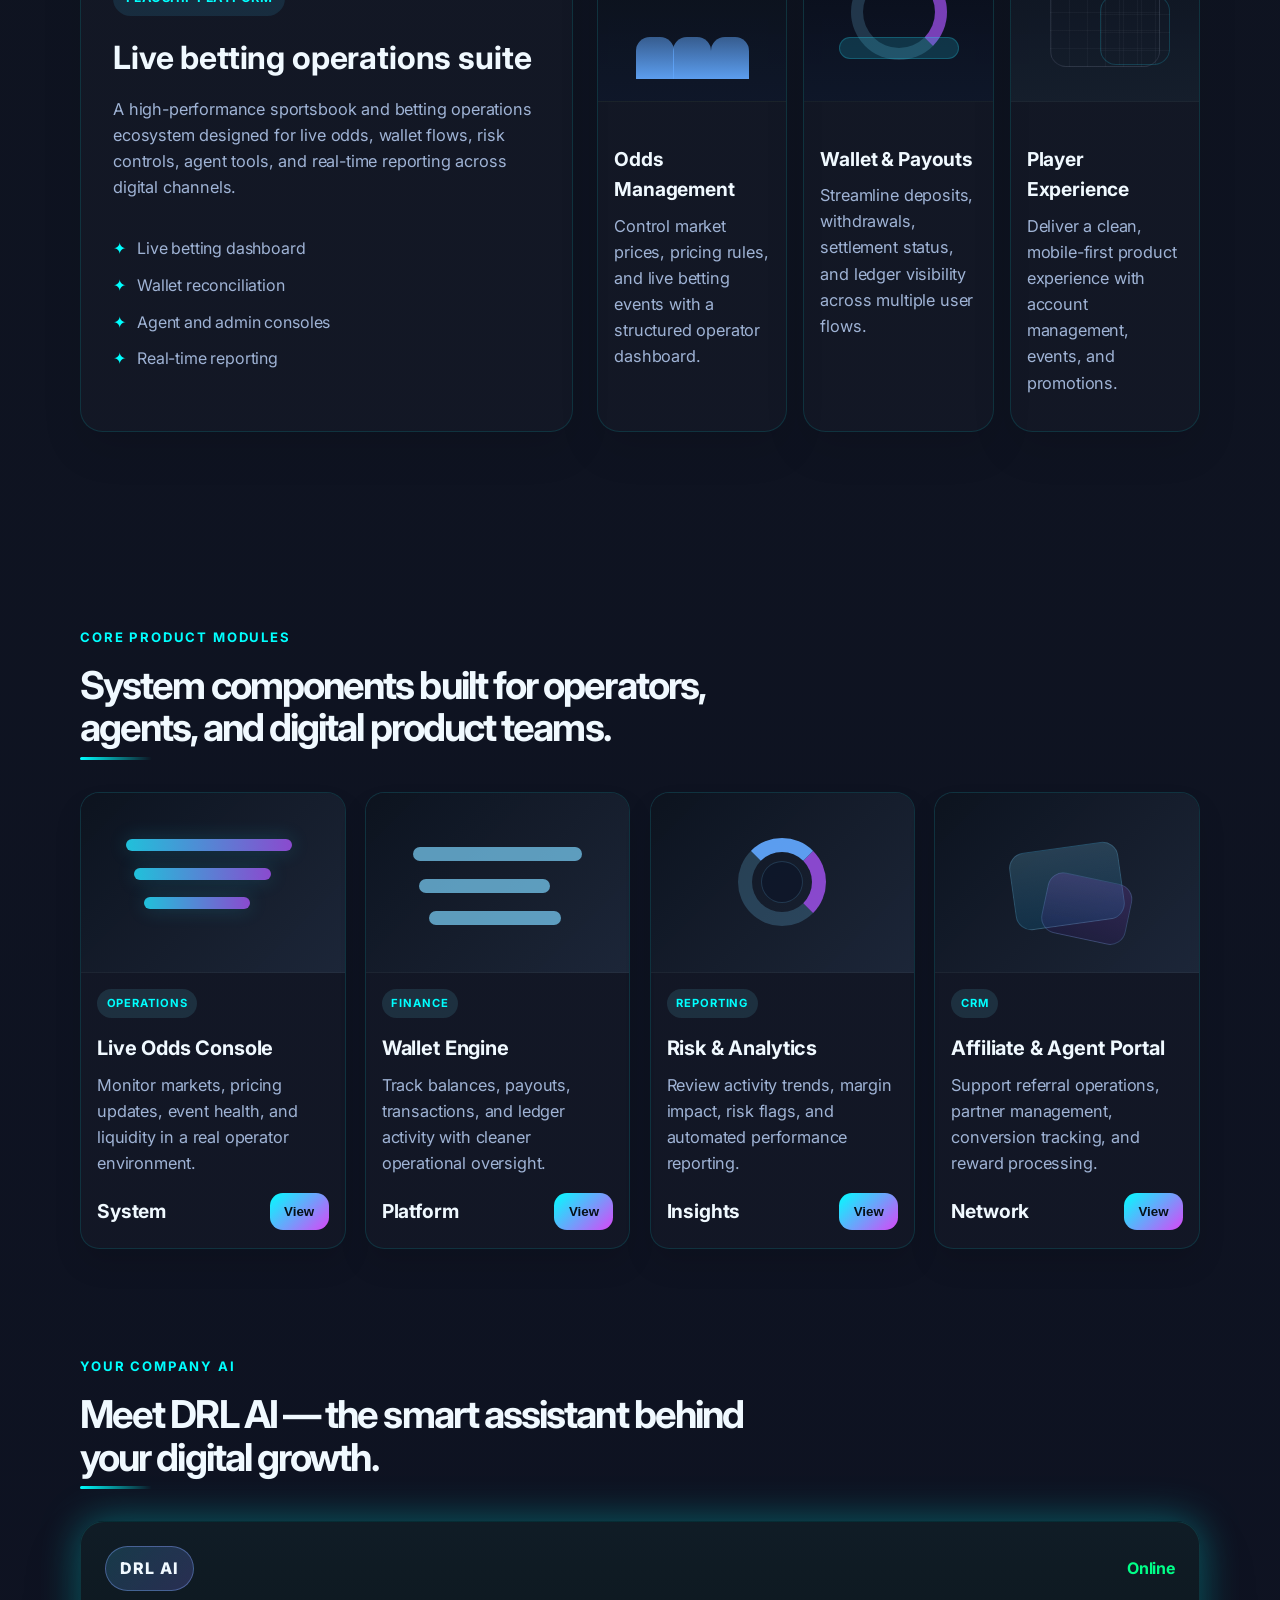
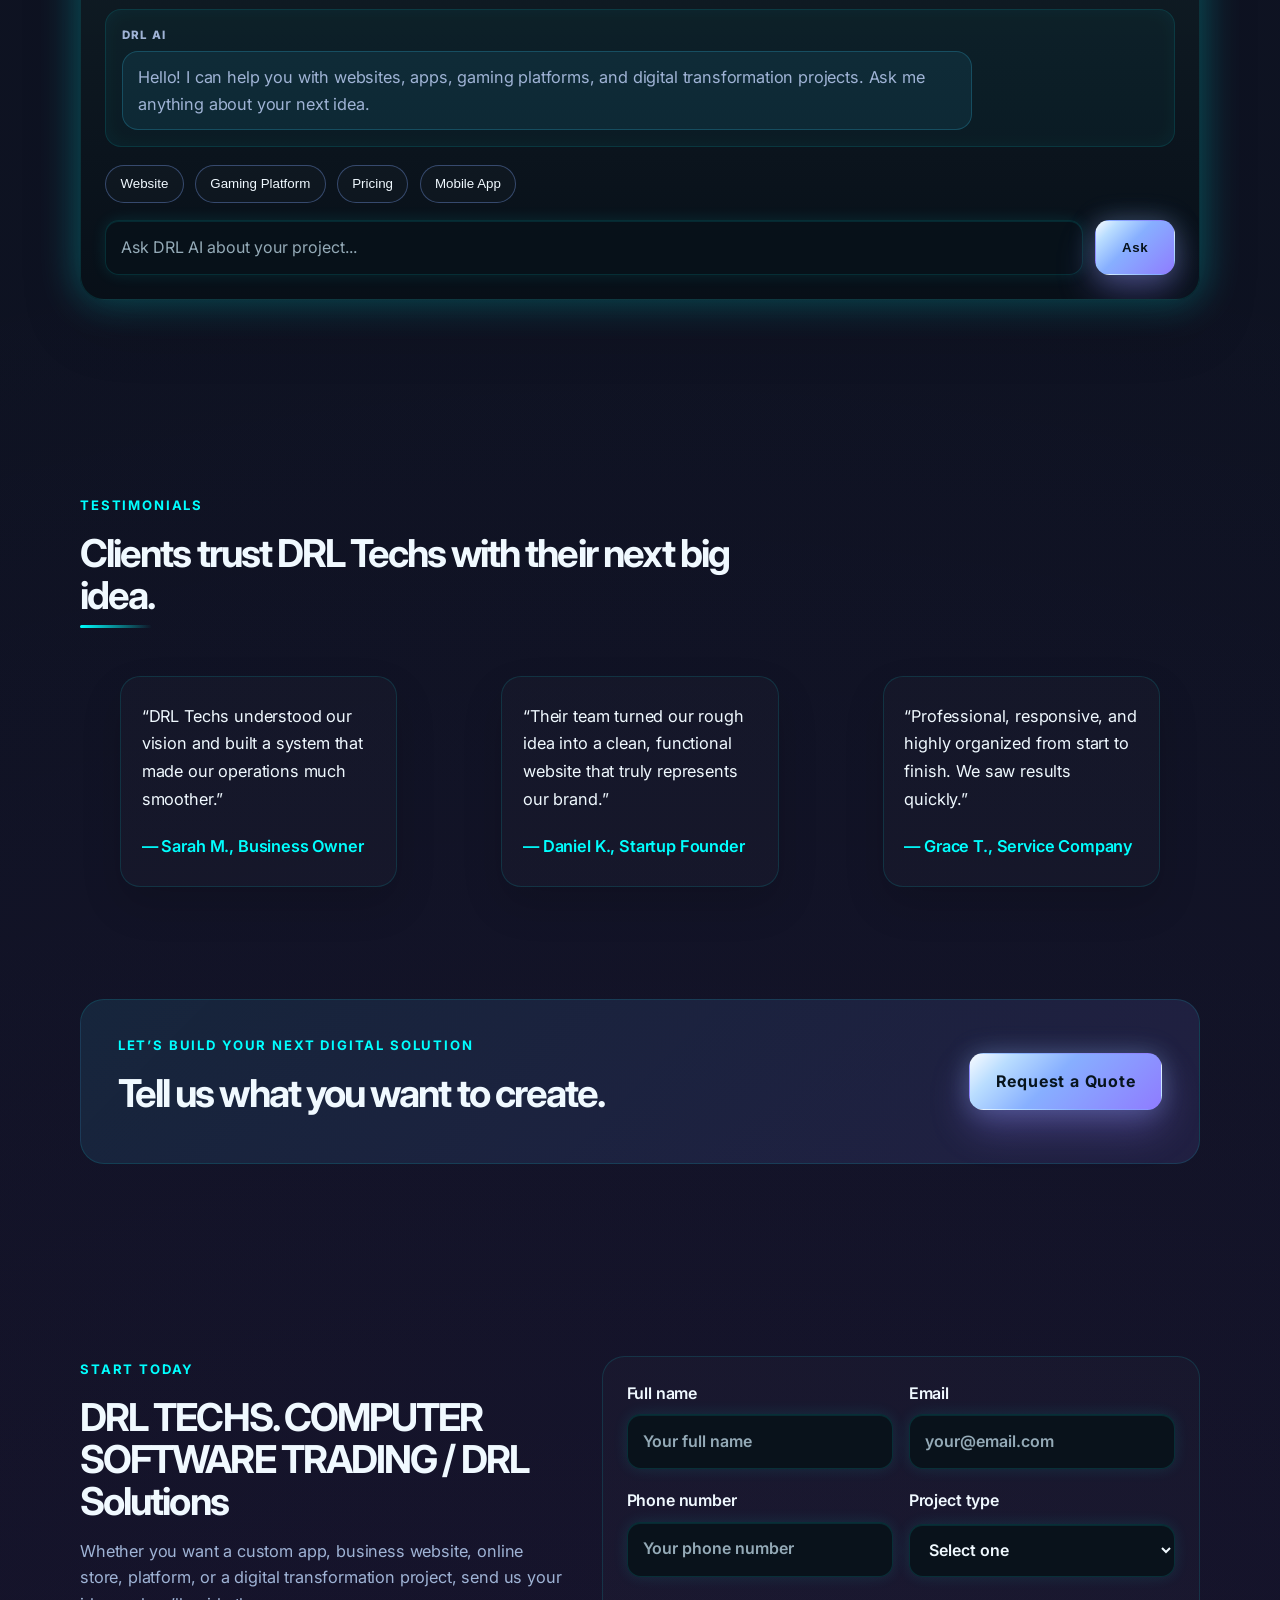
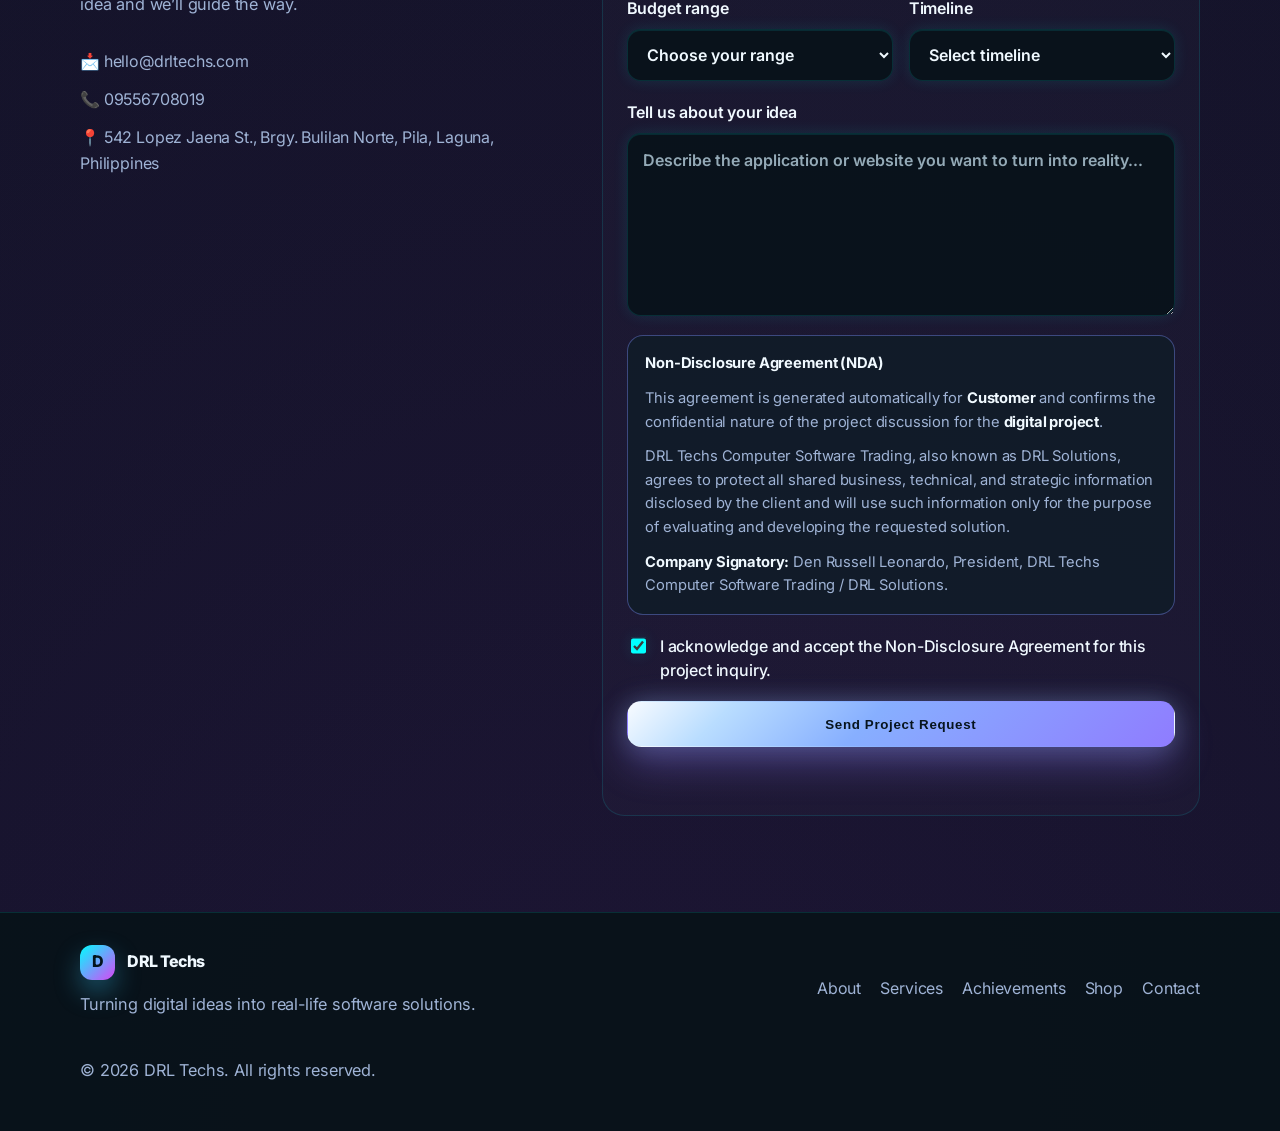
==== commit 1cdaa4e8: "Refine premium gaming UI" ====
--- a/index.html
+++ b/index.html
@@ -64,18 +64,75 @@
             </ul>
           </div>
 
-          <div class="hero-visual" aria-label="DRL Techs gaming studio workspace">
+          <div class="hero-visual" aria-label="DRL Techs gaming studio dashboard">
             <div class="hero-scene">
               <div class="scene-card scene-main">
-                <img src="https://images.unsplash.com/photo-1552664730-d307ca884978?w=900&h=720&fit=crop&auto=format&q=80" alt="Professional development team building a gaming platform" />
-              </div>
+                <div class="mockup-window">
+                  <div class="mockup-header">
+                    <span class="window-dots">
+                      <i></i><i></i><i></i>
+                    </span>
+                    <span class="window-title">Live Operations</span>
+                  </div>
+
+                  <div class="mockup-body">
+                    <aside class="mockup-sidebar">
+                      <div class="sidebar-pill active">Overview</div>
+                      <div class="sidebar-pill">Markets</div>
+                      <div class="sidebar-pill">Wallets</div>
+                      <div class="sidebar-pill">Players</div>
+                    </aside>
+
+                    <main class="mockup-main">
+                      <div class="metrics-row">
+                        <div class="metric-box">
+                          <span>Turnover</span>
+                          <strong>$2.4M</strong>
+                        </div>
+                        <div class="metric-box accent">
+                          <span>Win Rate</span>
+                          <strong>68.4%</strong>
+                        </div>
+                      </div>
+
+                      <div class="chart-panel">
+                        <div class="chart-bars">
+                          <span style="height: 30%"></span>
+                          <span style="height: 46%"></span>
+                          <span style="height: 58%"></span>
+                          <span style="height: 72%"></span>
+                          <span style="height: 88%"></span>
+                          <span style="height: 96%"></span>
+                          <span style="height: 82%"></span>
+                        </div>
+                      </div>
+
+                      <div class="table-panel">
+                        <div class="table-row">
+                          <span>Match 214</span>
+                          <span class="status live">Live</span>
+                        </div>
+                        <div class="table-row">
+                          <span>Wallet activity</span>
+                          <span>+382K</span>
+                        </div>
+                        <div class="table-row">
+                          <span>Risk alerts</span>
+                          <span>3</span>
+                        </div>
+                      </div>
+                    </main>
+                  </div>
+                </div>
+              </div>
+
               <div class="scene-card scene-side">
                 <div class="mini-header">
                   <span class="pulse-dot"></span>
                   <span>Live Ops</span>
                 </div>
                 <strong>+140</strong>
-                <small>Project launches</small>
+                <small>Product launches</small>
               </div>
               <div class="scene-badge">DRLStudio</div>
             </div>
@@ -312,7 +369,7 @@
         <div class="container">
           <div class="section-heading">
             <span class="eyebrow">Product showcase</span>
-            <h2>Built around real operator workflows, live markets, and scalable betting systems.</h2>
+            <h2>Real operator workflows, live markets, and scalable betting systems.</h2>
           </div>
 
           <div class="casino-showcase">
@@ -332,24 +389,34 @@
             </div>
 
             <div class="casino-game-grid">
-              <article class="casino-game-card">
-                <div class="game-graphic game-graphic-1"></div>
+              <article class="casino-game-card module-card">
+                <div class="module-art module-art-1">
+                  <span class="art-bar bar-a"></span>
+                  <span class="art-bar bar-b"></span>
+                  <span class="art-bar bar-c"></span>
+                </div>
                 <div class="game-copy">
                   <h4>Odds Management</h4>
                   <p>Control market prices, pricing rules, and live betting events with a structured operator dashboard.</p>
                 </div>
               </article>
 
-              <article class="casino-game-card">
-                <div class="game-graphic game-graphic-2"></div>
+              <article class="casino-game-card module-card">
+                <div class="module-art module-art-2">
+                  <span class="art-ring"></span>
+                  <span class="art-pill"></span>
+                </div>
                 <div class="game-copy">
                   <h4>Wallet & Payouts</h4>
                   <p>Streamline deposits, withdrawals, settlement status, and ledger visibility across multiple user flows.</p>
                 </div>
               </article>
 
-              <article class="casino-game-card">
-                <div class="game-graphic game-graphic-3"></div>
+              <article class="casino-game-card module-card">
+                <div class="module-art module-art-3">
+                  <span class="mini-grid"></span>
+                  <span class="mini-grid mini-grid-2"></span>
+                </div>
                 <div class="game-copy">
                   <h4>Player Experience</h4>
                   <p>Deliver a clean, mobile-first product experience with account management, events, and promotions.</p>
@@ -368,8 +435,12 @@
           </div>
 
           <div class="product-grid">
-            <article class="product-card">
-              <div class="product-image product-one"></div>
+            <article class="product-card product-mockup">
+              <div class="product-image product-one">
+                <span class="panel-line"></span>
+                <span class="panel-line shorter"></span>
+                <span class="panel-line very-short"></span>
+              </div>
               <div class="product-info">
                 <span class="tag">Operations</span>
                 <h4>Live Odds Console</h4>
@@ -381,8 +452,12 @@
               </div>
             </article>
 
-            <article class="product-card">
-              <div class="product-image product-two"></div>
+            <article class="product-card product-mockup">
+              <div class="product-image product-two">
+                <span class="wallet-line"></span>
+                <span class="wallet-line wallet-l2"></span>
+                <span class="wallet-line wallet-l3"></span>
+              </div>
               <div class="product-info">
                 <span class="tag">Finance</span>
                 <h4>Wallet Engine</h4>
@@ -394,8 +469,11 @@
               </div>
             </article>
 
-            <article class="product-card">
-              <div class="product-image product-three"></div>
+            <article class="product-card product-mockup">
+              <div class="product-image product-three">
+                <span class="ring-chart"></span>
+                <span class="ring-inner"></span>
+              </div>
               <div class="product-info">
                 <span class="tag">Reporting</span>
                 <h4>Risk & Analytics</h4>
@@ -407,8 +485,11 @@
               </div>
             </article>
 
-            <article class="product-card">
-              <div class="product-image product-four"></div>
+            <article class="product-card product-mockup">
+              <div class="product-image product-four">
+                <span class="card-stack"></span>
+                <span class="card-stack small"></span>
+              </div>
               <div class="product-info">
                 <span class="tag">CRM</span>
                 <h4>Affiliate & Agent Portal</h4>
--- a/styles.css
+++ b/styles.css
@@ -652,17 +652,179 @@
   border-radius: 1.8rem;
   transform: rotateX(8deg) rotateY(-12deg) translateZ(18px);
   overflow: hidden;
-}
-
-.scene-main img {
+  background: linear-gradient(180deg, rgba(17, 24, 39, 0.96), rgba(15, 23, 42, 0.94));
+}
+
+.mockup-window {
+  border-radius: 1.2rem;
+  overflow: hidden;
+  border: 1px solid rgba(148, 163, 184, 0.2);
+  background: linear-gradient(180deg, rgba(12, 17, 28, 0.8), rgba(10, 16, 28, 0.92));
+}
+
+.mockup-header {
+  display: flex;
+  align-items: center;
+  justify-content: space-between;
+  padding: 0.8rem 1rem;
+  border-bottom: 1px solid rgba(148, 163, 184, 0.12);
+  background: rgba(15, 23, 42, 0.9);
+}
+
+.window-dots {
+  display: flex;
+  align-items: center;
+  gap: 0.45rem;
+}
+
+.window-dots i {
   display: block;
-  width: 100%;
-  height: min(68vw, 460px);
-  max-height: 460px;
-  object-fit: cover;
-  border-radius: 1.3rem;
-  border: 1px solid rgba(255, 255, 255, 0.12);
-  box-shadow: 0 30px 60px rgba(31, 41, 55, 0.38);
+  width: 0.62rem;
+  height: 0.62rem;
+  border-radius: 50%;
+  background: linear-gradient(180deg, #f87171, #ef4444);
+}
+
+.window-dots i:nth-child(2) {
+  background: linear-gradient(180deg, #fbbf24, #f59e0b);
+}
+
+.window-dots i:nth-child(3) {
+  background: linear-gradient(180deg, #34d399, #10b981);
+}
+
+.window-title {
+  color: var(--muted);
+  font-size: 0.72rem;
+  letter-spacing: 0.1em;
+  text-transform: uppercase;
+}
+
+.mockup-body {
+  display: grid;
+  grid-template-columns: 140px 1fr;
+  min-height: 350px;
+}
+
+.mockup-sidebar {
+  padding: 1rem 0.8rem;
+  border-right: 1px solid rgba(148, 163, 184, 0.12);
+  background: rgba(15, 23, 42, 0.7);
+  display: grid;
+  gap: 0.6rem;
+  align-content: start;
+}
+
+.sidebar-pill {
+  padding: 0.75rem 0.7rem;
+  border-radius: 0.75rem;
+  background: rgba(148, 163, 184, 0.04);
+  border: 1px solid rgba(148, 163, 184, 0.08);
+  color: var(--muted);
+  font-size: 0.74rem;
+  font-weight: 600;
+}
+
+.sidebar-pill.active {
+  background: linear-gradient(135deg, rgba(14, 165, 233, 0.22), rgba(139, 92, 246, 0.18));
+  color: var(--text);
+  border-color: rgba(34, 211, 238, 0.35);
+}
+
+.mockup-main {
+  padding: 1rem;
+  display: grid;
+  gap: 1rem;
+}
+
+.metrics-row {
+  display: grid;
+  grid-template-columns: repeat(2, minmax(0, 1fr));
+  gap: 0.75rem;
+}
+
+.metric-box {
+  padding: 0.9rem 0.8rem;
+  border-radius: 0.9rem;
+  background: rgba(148, 163, 184, 0.04);
+  border: 1px solid rgba(148, 163, 184, 0.1);
+}
+
+.metric-box span {
+  display: block;
+  color: var(--muted);
+  font-size: 0.7rem;
+  letter-spacing: 0.08em;
+  text-transform: uppercase;
+}
+
+.metric-box strong {
+  display: block;
+  margin-top: 0.35rem;
+  font-size: 1.35rem;
+  letter-spacing: -0.05em;
+}
+
+.metric-box.accent {
+  background: linear-gradient(135deg, rgba(34, 211, 238, 0.15), rgba(168, 85, 247, 0.12));
+  border-color: rgba(34, 211, 238, 0.22);
+}
+
+.chart-panel {
+  padding: 0.9rem;
+  border-radius: 1rem;
+  background: rgba(148, 163, 184, 0.03);
+  border: 1px solid rgba(148, 163, 184, 0.1);
+}
+
+.chart-bars {
+  display: flex;
+  align-items: end;
+  gap: 0.45rem;
+  height: 120px;
+  padding-top: 0.7rem;
+}
+
+.chart-bars span {
+  flex: 1;
+  border-radius: 0.55rem 0.55rem 0 0;
+  background: linear-gradient(180deg, #7dd3fc 0%, #60a5fa 38%, #8b5cf6 100%);
+  box-shadow: 0 8px 18px rgba(96, 165, 250, 0.18);
+}
+
+.table-panel {
+  display: grid;
+  gap: 0.5rem;
+  padding: 0.75rem 0.8rem;
+  border-radius: 0.9rem;
+  background: rgba(148, 163, 184, 0.04);
+  border: 1px solid rgba(148, 163, 184, 0.1);
+}
+
+.table-row {
+  display: flex;
+  align-items: center;
+  justify-content: space-between;
+  gap: 1rem;
+  font-size: 0.78rem;
+  color: var(--muted);
+  padding: 0.5rem 0;
+  border-bottom: 1px solid rgba(148, 163, 184, 0.08);
+}
+
+.table-row:last-child {
+  border-bottom: none;
+}
+
+.status.live {
+  display: inline-flex;
+  align-items: center;
+  justify-content: center;
+  padding: 0.25rem 0.5rem;
+  border-radius: 999px;
+  background: rgba(16, 185, 129, 0.12);
+  color: #6ee7b7;
+  font-weight: 700;
 }
 
 .scene-side {
@@ -1167,27 +1329,190 @@
 }
 
 .product-image {
+  position: relative;
   height: 180px;
-  background-size: cover;
-  background-position: center;
-}
-
-.product-one {
-  background-image: linear-gradient(135deg, rgba(10, 18, 26, 0.2), rgba(10, 18, 26, 0.74)), url('https://images.unsplash.com/photo-1546435770-a3e426bf472b?auto=format&fit=crop&w=1200&q=80');
-}
-
-.product-two {
-  background-image: linear-gradient(135deg, rgba(10, 18, 26, 0.2), rgba(10, 18, 26, 0.74)), url('https://images.unsplash.com/photo-1511467687858-5f2d4e76f3b7?auto=format&fit=crop&w=1200&q=80');
-}
-
-.product-three {
-  background-image: linear-gradient(135deg, rgba(10, 18, 26, 0.2), rgba(10, 18, 26, 0.74)), url('https://images.unsplash.com/photo-1498050108023-c5249f4df085?auto=format&fit=crop&w=1200&q=80');
-}
-
+  background: linear-gradient(135deg, rgba(15, 23, 42, 0.95), rgba(30, 41, 59, 0.9));
+  border-bottom: 1px solid rgba(148, 163, 184, 0.12);
+  overflow: hidden;
+}
+
+.product-one,
+.product-two,
+.product-three,
 .product-four {
-  background-image: linear-gradient(135deg, rgba(10, 18, 26, 0.2), rgba(10, 18, 26, 0.74)), url('https://images.unsplash.com/photo-1592194996308-7b43878e84a6?auto=format&fit=crop&w=1200&q=80');
-}
-
+  background: linear-gradient(135deg, rgba(13, 19, 31, 0.95), rgba(30, 41, 59, 0.9));
+}
+
+.panel-line,
+.wallet-line,
+.ring-chart,
+.card-stack,
+.art-bar,
+.art-ring,
+.art-pill,
+.mini-grid {
+  position: absolute;
+  display: block;
+}
+
+.panel-line {
+  left: 17%;
+  right: 20%;
+  top: 26%;
+  height: 12px;
+  border-radius: 999px;
+  background: linear-gradient(90deg, rgba(34, 211, 238, 0.9), rgba(168, 85, 247, 0.8));
+  box-shadow: 0 0 20px rgba(34, 211, 238, 0.2);
+}
+
+.panel-line.shorter {
+  top: 42%;
+  right: 28%;
+  left: 20%;
+}
+
+.panel-line.very-short {
+  top: 58%;
+  right: 36%;
+  left: 24%;
+}
+
+.wallet-line {
+  left: 18%;
+  right: 18%;
+  top: 30%;
+  height: 14px;
+  border-radius: 999px;
+  background: rgba(125, 211, 252, 0.7);
+}
+
+.wallet-l2 {
+  top: 48%;
+  right: 30%;
+  left: 20%;
+}
+
+.wallet-l3 {
+  top: 66%;
+  right: 26%;
+  left: 24%;
+}
+
+.ring-chart {
+  width: 88px;
+  height: 88px;
+  left: 50%;
+  top: 50%;
+  transform: translate(-50%, -50%);
+  border-radius: 50%;
+  border: 14px solid rgba(125, 211, 252, 0.22);
+  border-top-color: rgba(96, 165, 250, 0.95);
+  border-right-color: rgba(168, 85, 247, 0.8);
+}
+
+.ring-inner {
+  position: absolute;
+  width: 42px;
+  height: 42px;
+  left: 50%;
+  top: 50%;
+  transform: translate(-50%, -50%);
+  border-radius: 50%;
+  background: rgba(15, 23, 42, 0.92);
+  box-shadow: inset 0 0 0 1px rgba(125, 211, 252, 0.18);
+}
+
+.card-stack {
+  width: 110px;
+  height: 78px;
+  left: 50%;
+  top: 52%;
+  transform: translate(-50%, -50%) rotate(-8deg);
+  border-radius: 1rem;
+  background: linear-gradient(180deg, rgba(125, 211, 252, 0.2), rgba(14, 165, 233, 0.15));
+  border: 1px solid rgba(125, 211, 252, 0.18);
+}
+
+.card-stack.small {
+  width: 86px;
+  height: 62px;
+  transform: translate(-50%, -50%) rotate(12deg) translate(24px, 18px);
+  background: linear-gradient(180deg, rgba(168, 85, 247, 0.18), rgba(76, 29, 149, 0.16));
+}
+
+.module-card {
+  overflow: hidden;
+  background: rgba(255, 255, 255, 0.02);
+}
+
+.module-art {
+  position: relative;
+  height: 180px;
+  background: linear-gradient(180deg, rgba(15, 23, 42, 0.96), rgba(17, 24, 39, 0.92));
+  border-bottom: 1px solid rgba(148, 163, 184, 0.12);
+}
+
+.module-art-1 { background: linear-gradient(180deg, rgba(10, 16, 22, 0.95), rgba(15, 23, 42, 0.9)); }
+.module-art-2 { background: linear-gradient(180deg, rgba(7, 12, 22, 0.95), rgba(15, 23, 42, 0.9)); }
+.module-art-3 { background: linear-gradient(180deg, rgba(12, 19, 31, 0.95), rgba(22, 31, 45, 0.9)); }
+
+.art-bar {
+  position: absolute;
+  left: 18%;
+  right: 18%;
+  bottom: 22px;
+  height: 42px;
+  border-radius: 14px 14px 0 0;
+  background: linear-gradient(180deg, rgba(96, 165, 250, 0.5), rgba(96, 165, 250, 0.95));
+}
+
+.bar-a { left: 20%; right: 60%; }
+.bar-b { left: 40%; right: 40%; }
+.bar-c { left: 60%; right: 20%; }
+
+.art-ring {
+  width: 96px;
+  height: 96px;
+  left: 50%;
+  top: 50%;
+  transform: translate(-50%, -50%);
+  border-radius: 50%;
+  border: 12px solid rgba(125, 211, 252, 0.2);
+  border-top-color: rgba(59, 130, 246, 0.9);
+  border-right-color: rgba(168, 85, 247, 0.7);
+}
+
+.art-pill {
+  width: 120px;
+  height: 22px;
+  left: 50%;
+  top: 64%;
+  transform: translateX(-50%);
+  border-radius: 999px;
+  background: rgba(34, 211, 238, 0.18);
+  border: 1px solid rgba(34, 211, 238, 0.24);
+}
+
+.mini-grid {
+  width: 110px;
+  height: 110px;
+  left: 50%;
+  top: 50%;
+  transform: translate(-50%, -50%);
+  border-radius: 1rem;
+  border: 1px solid rgba(148, 163, 184, 0.15);
+  background:
+    linear-gradient(rgba(148,163,184,0.06) 1px, transparent 1px),
+    linear-gradient(90deg, rgba(148,163,184,0.06) 1px, transparent 1px);
+  background-size: 18px 18px;
+}
+
+.mini-grid-2 {
+  width: 70px;
+  height: 70px;
+  border-color: rgba(34, 211, 238, 0.2);
+  transform: translate(-50%, -50%) translate(30px, 18px);
+}
 .product-info {
   padding: 1rem 1rem 1.15rem;
 }
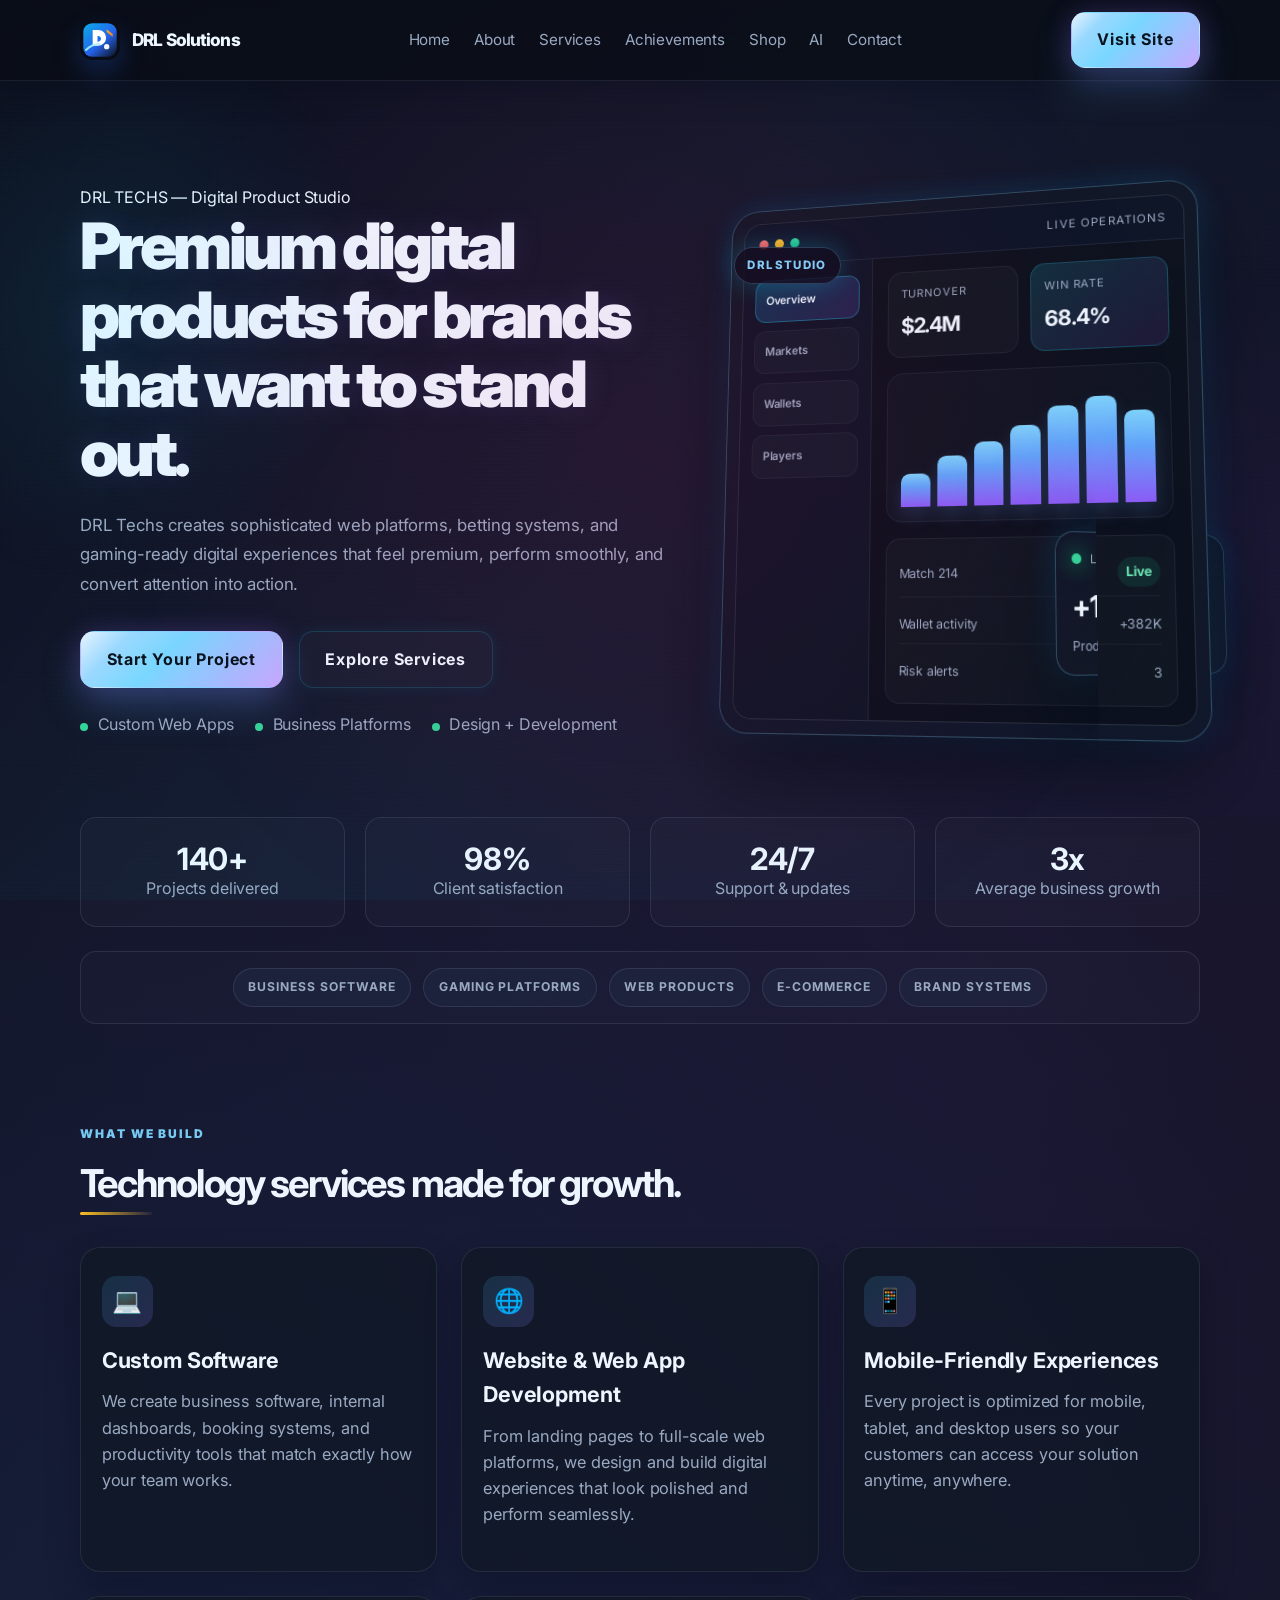
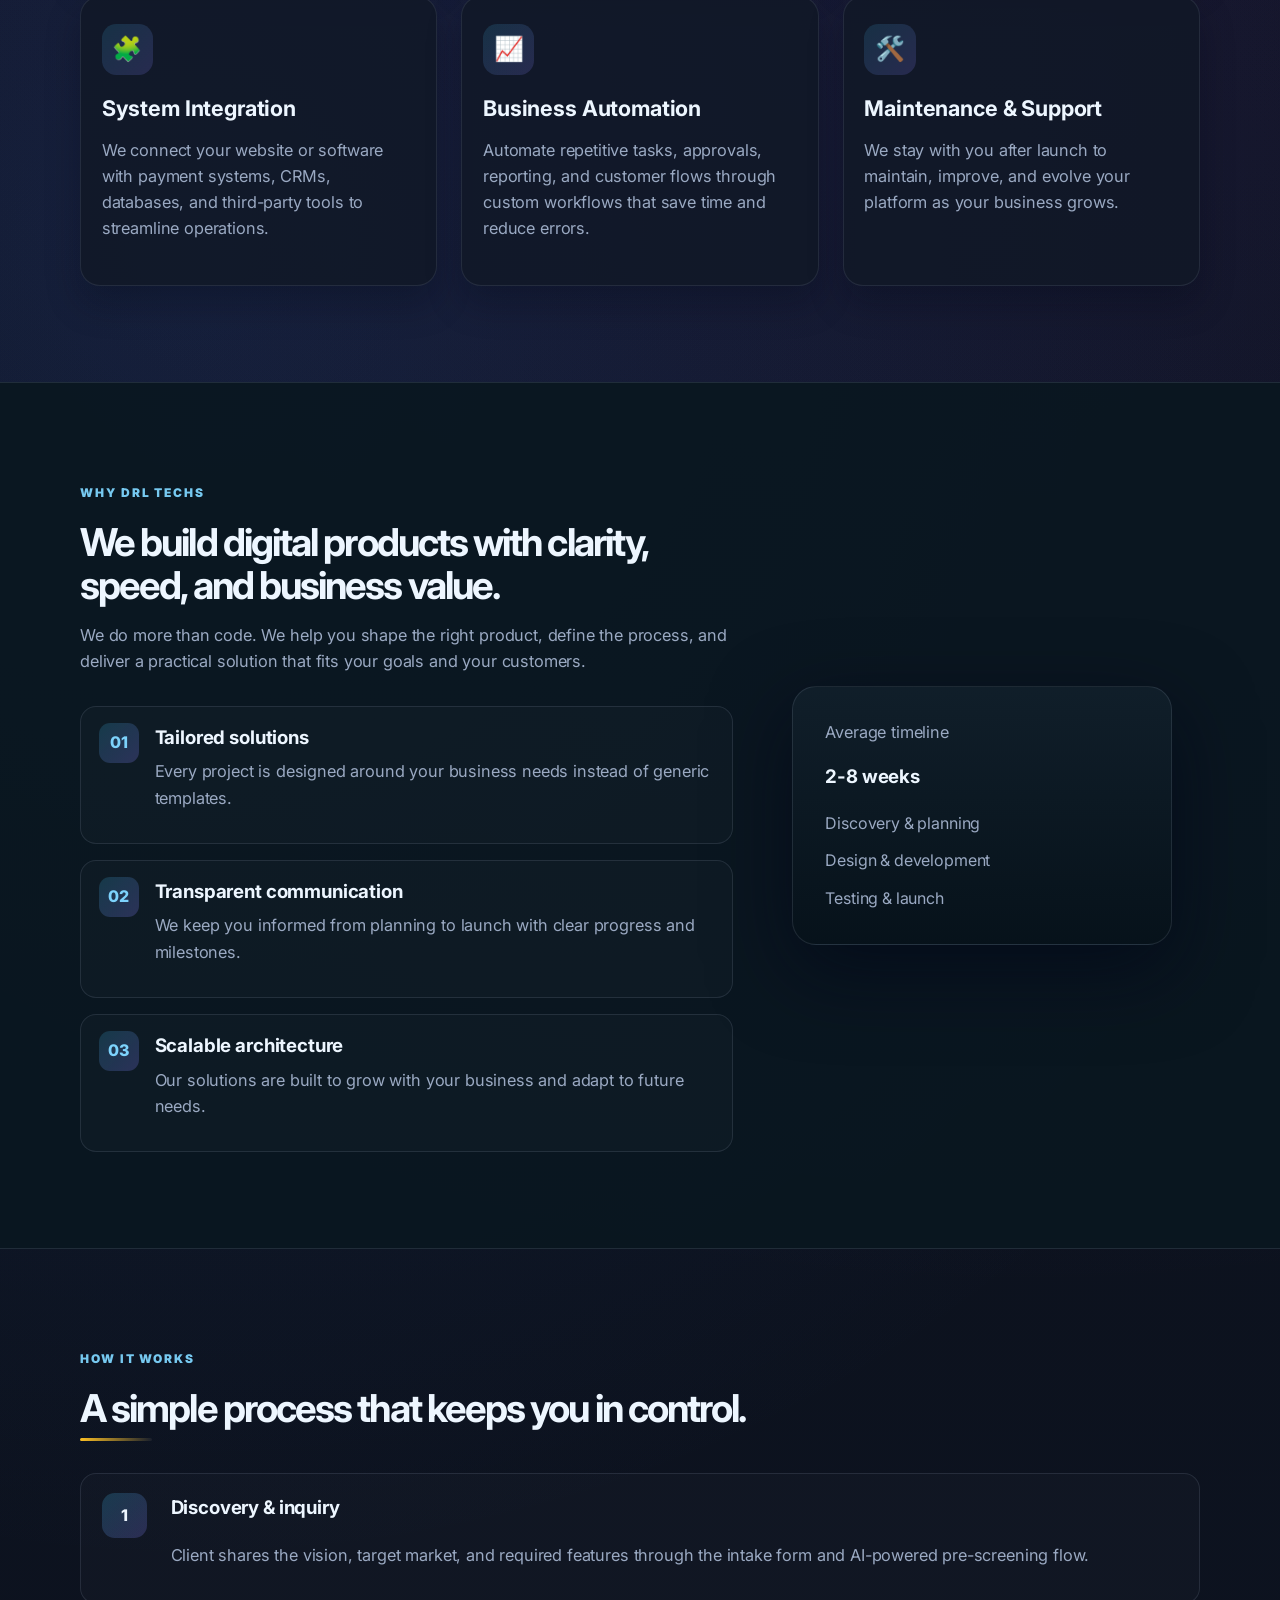
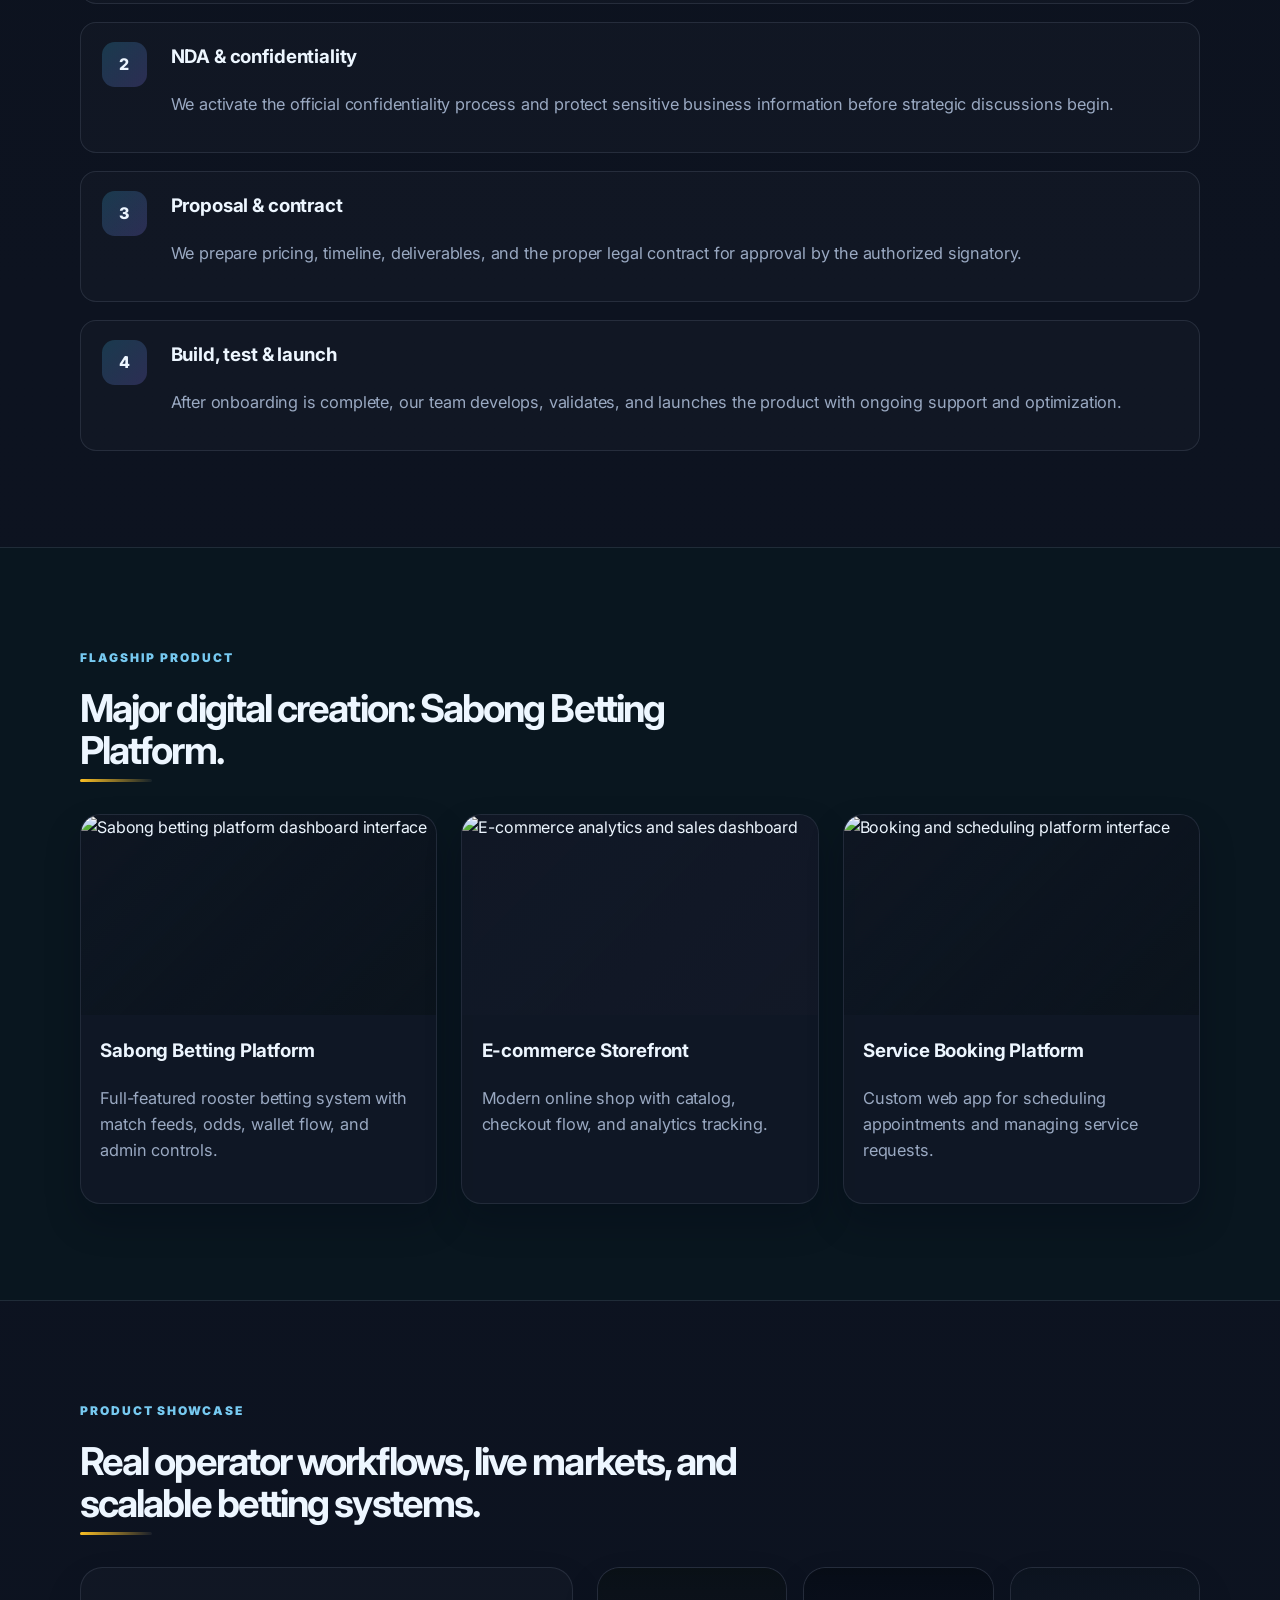
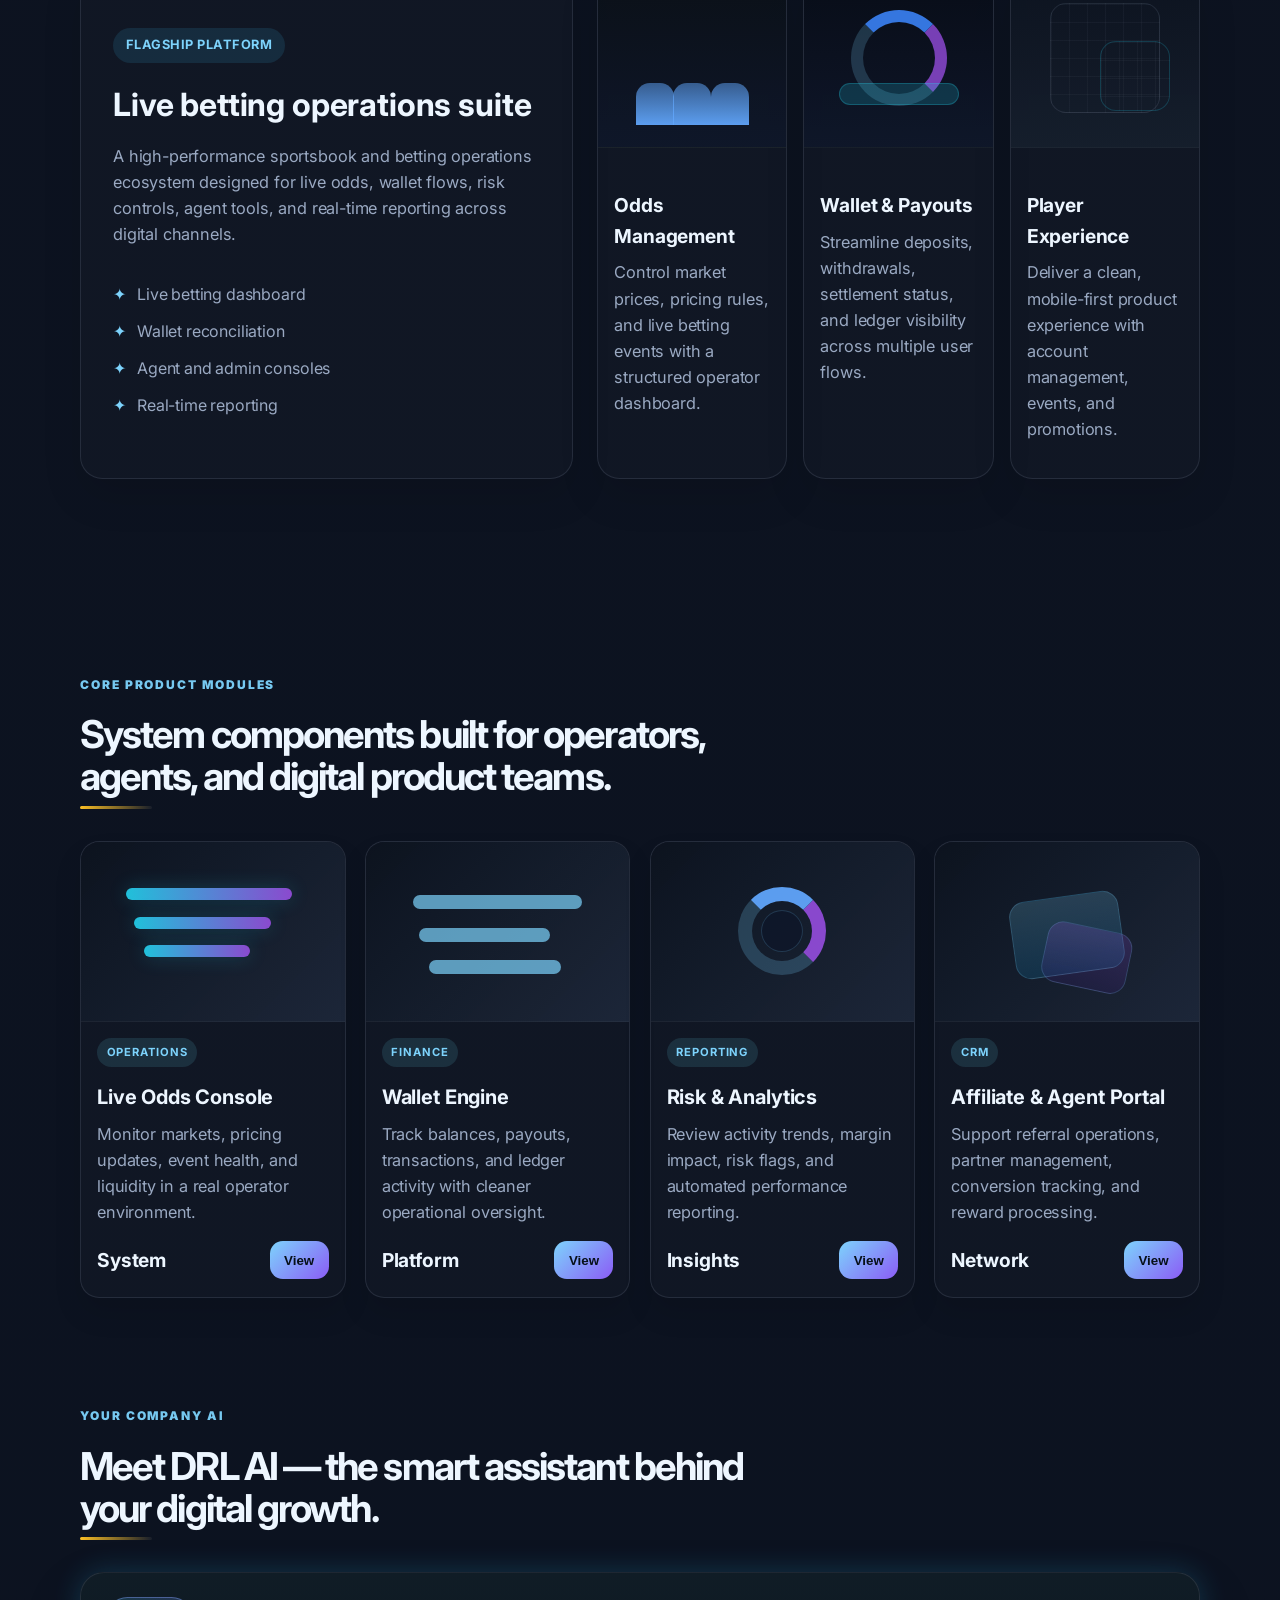
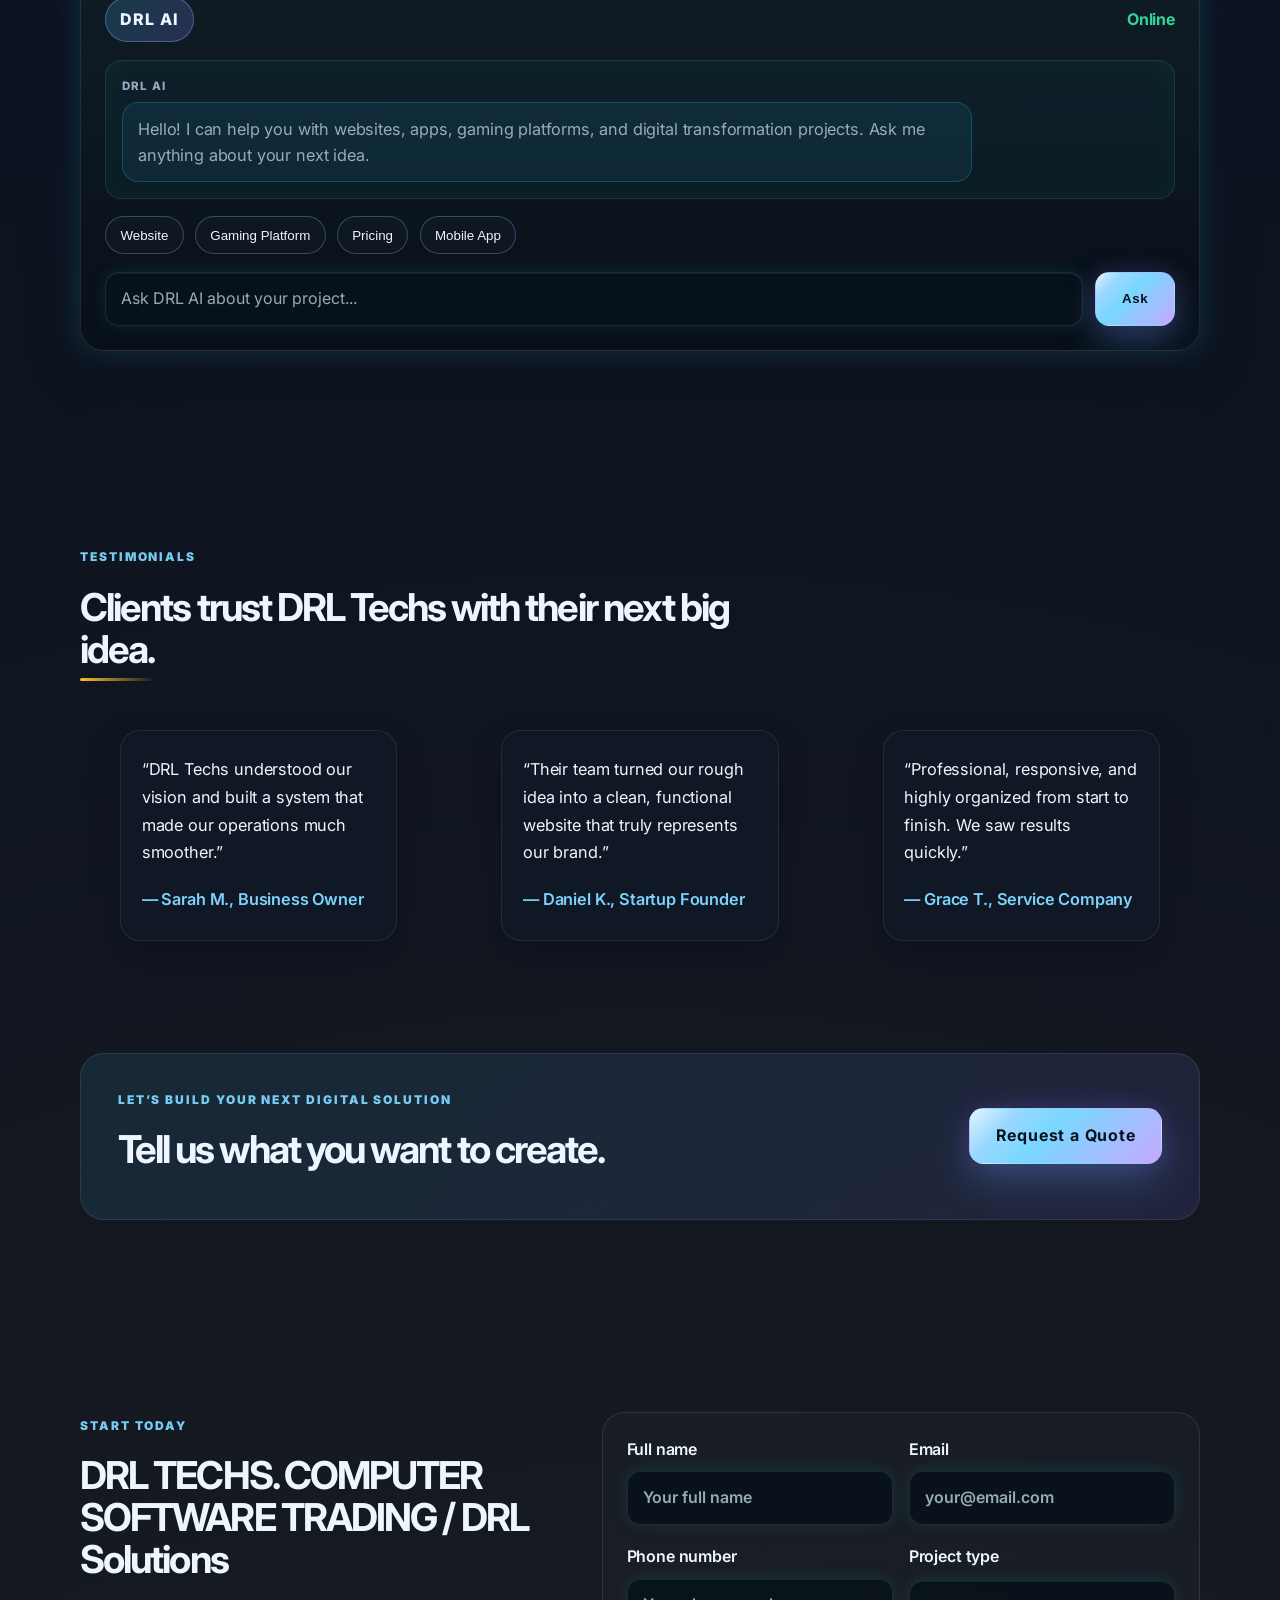
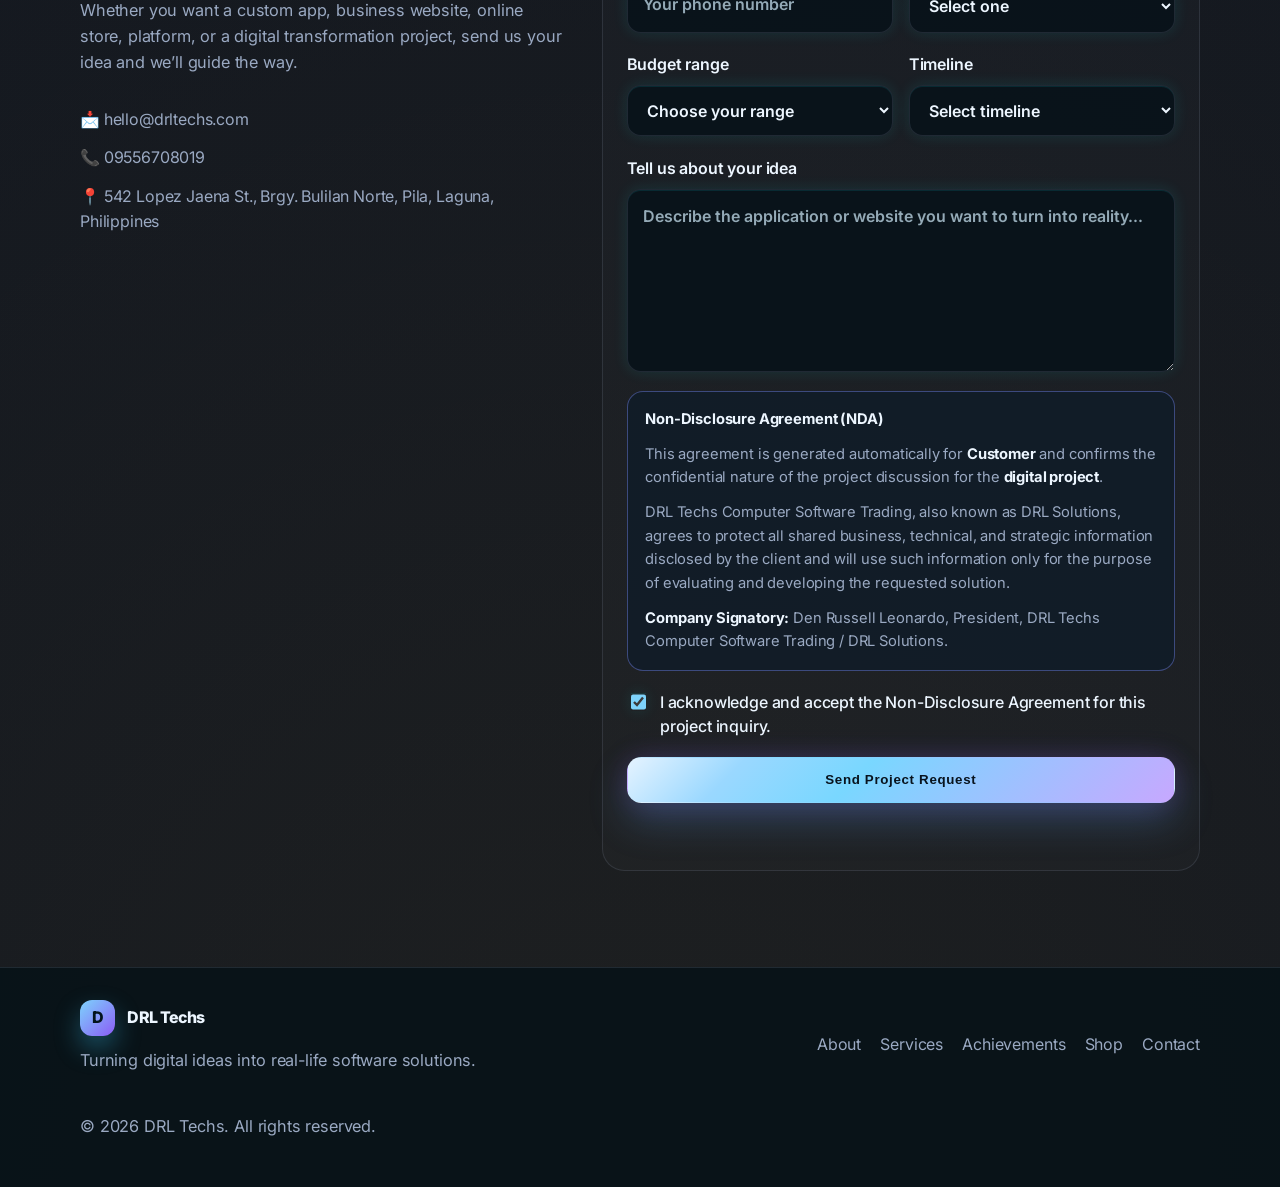
==== commit 80c55ebd: "Upgrade to premium studio branding" ====
--- a/index.html
+++ b/index.html
@@ -45,11 +45,11 @@
       <section class="hero">
         <div class="container hero-grid">
           <div class="hero-copy">
-            <span class="eyebrow">DRL TECHS. COMPUTER SOFTWARE TRADING</span>
-            <h1>Building premium digital systems for gaming, software, and modern brands.</h1>
+            <span class=\"eyebrow\">DRL TECHS — Digital Product Studio</span>
+            <h1>Premium digital products for brands that want to stand out.</h1>
             <p>
-              DRL Techs, also operating as DRL Solutions, creates high-performance websites, custom platforms, and immersive digital experiences
-              built for engagement, conversion, and long-term growth.
+              DRL Techs creates sophisticated web platforms, betting systems, and gaming-ready digital experiences that feel premium,
+              perform smoothly, and convert attention into action.
             </p>
 
             <div class="hero-actions">
--- a/styles.css
+++ b/styles.css
@@ -1,28 +1,28 @@
 :root {
-  --bg: #0a0e1a;
-  --bg-soft: #141a28;
-  --panel: rgba(15, 20, 35, 0.92);
-  --panel-strong: #141f35;
-  --card: #111b2e;
-  --card-alt: #1a2844;
-  --primary: #00ffff;
-  --primary-dark: #00d9d9;
-  --accent: #d946f7;
-  --accent-2: #00ff88;
-  --accent-3: #ff006b;
-  --text: #f0f9ff;
-  --muted: #9fb3d5;
-  --line: rgba(0, 255, 255, 0.12);
-  --success: #00ff88;
-  --gold: #ffb700;
-  --danger: #ff006b;
-  --cyber-purple: #b026ff;
-  --cyber-blue: #00d4ff;
-  --neon-pink: #ff00ff;
-  --shadow: 0 30px 120px rgba(0, 255, 255, 0.15);
-  --glow: 0 0 40px rgba(0, 255, 255, 0.35);
-  --glow-pink: 0 0 40px rgba(255, 0, 107, 0.4);
-  --glow-purple: 0 0 40px rgba(208, 70, 247, 0.3);
+  --bg: #090d16;
+  --bg-soft: #111827;
+  --panel: rgba(13, 19, 31, 0.95);
+  --panel-strong: #111b2a;
+  --card: #101a2b;
+  --card-alt: #18263e;
+  --primary: #7dd3fc;
+  --primary-dark: #38bdf8;
+  --accent: #8b5cf6;
+  --accent-2: #fbbf24;
+  --accent-3: #f97316;
+  --text: #edf6ff;
+  --muted: #9aa9c2;
+  --line: rgba(148, 163, 184, 0.16);
+  --success: #34d399;
+  --gold: #fbbf24;
+  --danger: #fb7185;
+  --cyber-purple: #8b5cf6;
+  --cyber-blue: #38bdf8;
+  --neon-pink: #c084fc;
+  --shadow: 0 26px 80px rgba(2, 6, 23, 0.62);
+  --glow: 0 0 30px rgba(56, 189, 248, 0.22);
+  --glow-pink: 0 0 30px rgba(168, 85, 247, 0.2);
+  --glow-purple: 0 0 24px rgba(139, 92, 246, 0.18);
 }
 
 * {
@@ -37,10 +37,10 @@
   margin: 0;
   font-family: "Inter", sans-serif;
   background:
-    radial-gradient(circle at 15% 20%, rgba(0, 255, 255, 0.12), transparent 16%),
-    radial-gradient(circle at 80% 15%, rgba(255, 0, 107, 0.1), transparent 20%),
-    radial-gradient(circle at 50% 100%, rgba(208, 70, 247, 0.08), transparent 28%),
-    linear-gradient(180deg, #0a0e1a 0%, #0f1420 40%, #0d1123 100%);
+    radial-gradient(circle at 15% 20%, rgba(59, 130, 246, 0.12), transparent 18%),
+    radial-gradient(circle at 80% 10%, rgba(168, 85, 247, 0.1), transparent 24%),
+    radial-gradient(circle at 50% 100%, rgba(251, 191, 36, 0.08), transparent 30%),
+    linear-gradient(180deg, #090d16 0%, #0d1320 38%, #0b1220 100%);
   color: var(--text);
   line-height: 1.6;
   letter-spacing: -0.01em;
@@ -99,12 +99,13 @@
 
 .eyebrow {
   display: inline-block;
-  font-size: 0.82rem;
-  letter-spacing: 0.14em;
+  font-size: 0.75rem;
+  letter-spacing: 0.16em;
   text-transform: uppercase;
   color: var(--primary);
-  font-weight: 700;
-  margin-bottom: 1rem;
+  font-weight: 900;
+  margin-bottom: 1.2rem;
+  opacity: 0.95;
 }
 
 h1, h2, h3, p {
@@ -112,10 +113,12 @@
 }
 
 h1 {
-  font-size: clamp(2.8rem, 5vw, 4.7rem);
-  line-height: 1.05;
+  font-size: clamp(2.8rem, 5vw, 4.2rem);
+  line-height: 1.08;
   letter-spacing: -0.06em;
-  margin-bottom: 1.25rem;
+  margin-bottom: 1.5rem;
+  color: var(--text);
+  font-weight: 900;
 }
 
 h2 {
@@ -134,16 +137,15 @@
   position: sticky;
   top: 0;
   z-index: 50;
-  backdrop-filter: blur(30px);
-  background: linear-gradient(180deg, rgba(10, 14, 26, 0.95), rgba(10, 14, 26, 0.8));
-  border-bottom: 1px solid var(--line);
-  box-shadow: var(--glow), 0 1px 0 rgba(0,255,255,0.08), inset 0 1px 0 rgba(255,255,255,0.05);
-  transition: all 0.5s cubic-bezier(0.23, 1, 0.320, 1);
+  backdrop-filter: blur(26px);
+  background: rgba(9, 13, 22, 0.78);
+  border-bottom: 1px solid rgba(148, 163, 184, 0.12);
+  box-shadow: 0 12px 30px rgba(2, 6, 23, 0.18);
+  transition: all 0.4s ease;
 }
 
 .site-header:hover {
-  background: linear-gradient(180deg, rgba(10, 14, 26, 1), rgba(10, 14, 26, 0.92));
-  box-shadow: var(--glow), 0 1px 0 rgba(0,255,255,0.15), inset 0 1px 0 rgba(255,255,255,0.08);
+  background: rgba(9, 13, 22, 0.9);
 }
 
 .nav-wrap {
@@ -240,13 +242,13 @@
 }
 
 .button-primary {
-  background: linear-gradient(135deg, #f8fbff 0%, #b9ddff 18%, #87afff 44%, #8f7cff 100%);
-  color: #07141d;
-  box-shadow: 0 18px 38px rgba(143, 124, 255, 0.32), 0 0 26px rgba(157, 213, 255, 0.28);
+  background: linear-gradient(135deg, #e5f3ff 0%, #9ad8ff 20%, #79d7ff 42%, #c7a8ff 100%);
+  color: #08131d;
+  box-shadow: 0 18px 38px rgba(96, 165, 250, 0.25), 0 0 28px rgba(168, 85, 247, 0.18);
 }
 
 .button-primary:hover {
-  box-shadow: 0 25px 60px rgba(0, 255, 255, 0.5), 0 0 40px rgba(208, 70, 247, 0.4), inset 0 1px 0 rgba(255,255,255,0.3);
+  box-shadow: 0 25px 60px rgba(96, 165, 250, 0.26), 0 0 26px rgba(168, 85, 247, 0.18), inset 0 1px 0 rgba(255,255,255,0.45);
 }
 
 .button-primary:active {
@@ -255,15 +257,15 @@
 
 .button-secondary {
   background: rgba(255, 255, 255, 0.02);
-  border-color: var(--line);
+  border-color: rgba(15, 190, 210, 0.2);
   color: var(--text);
-  box-shadow: 0 0 20px rgba(0, 255, 255, 0.2);
+  box-shadow: 0 0 16px rgba(0, 212, 255, 0.08);
 }
 
 .button-secondary:hover {
-  background: rgba(0, 255, 255, 0.08);
+  background: rgba(0, 212, 255, 0.05);
   border-color: var(--primary);
-  box-shadow: 0 0 30px rgba(0, 255, 255, 0.5), inset 0 1px 0 rgba(0,255,255,0.2);
+  box-shadow: 0 0 24px rgba(0, 212, 255, 0.2), inset 0 1px 0 rgba(0,212,255,0.08);
 }
 
 .button-full {
@@ -271,7 +273,18 @@
 }
 
 .hero {
-  padding: 5.5rem 0 4rem;
+  padding: 6.5rem 0 5rem;
+  position: relative;
+}
+
+.hero::before {
+  content: "";
+  position: absolute;
+  inset: 0;
+  background:
+    radial-gradient(circle at 8% 30%, rgba(0, 212, 255, 0.08), transparent 22%),
+    radial-gradient(circle at 92% 70%, rgba(124, 58, 237, 0.06), transparent 28%);
+  pointer-events: none;
 }
 
 .hero-grid {
@@ -287,8 +300,10 @@
 }
 
 .hero-copy p {
-  max-width: 40rem;
-  font-size: 1.08rem;
+  max-width: 42rem;
+  font-size: 1.05rem;
+  line-height: 1.75;
+  color: var(--muted);
 }
 
 .hero-actions {
@@ -1069,7 +1084,7 @@
   width: 72px;
   height: 3px;
   border-radius: 999px;
-  background: linear-gradient(90deg, var(--primary), transparent);
+  background: linear-gradient(90deg, var(--gold), rgba(255,255,255,0.05));
 }
 
 .card-grid {
@@ -1084,10 +1099,10 @@
 .service-card,
 .portfolio-card,
 .review-card {
-  background: rgba(255, 255, 255, 0.02);
-  border: 1px solid var(--line);
+  background: rgba(17, 24, 39, 0.84);
+  border: 1px solid rgba(148, 163, 184, 0.14);
   border-radius: 1.25rem;
-  box-shadow: 0 18px 40px rgba(0, 0, 0, 0.14);
+  box-shadow: 0 18px 34px rgba(2, 6, 23, 0.28);
   transition: transform 0.26s ease, border-color 0.26s ease, box-shadow 0.26s ease;
 }
 
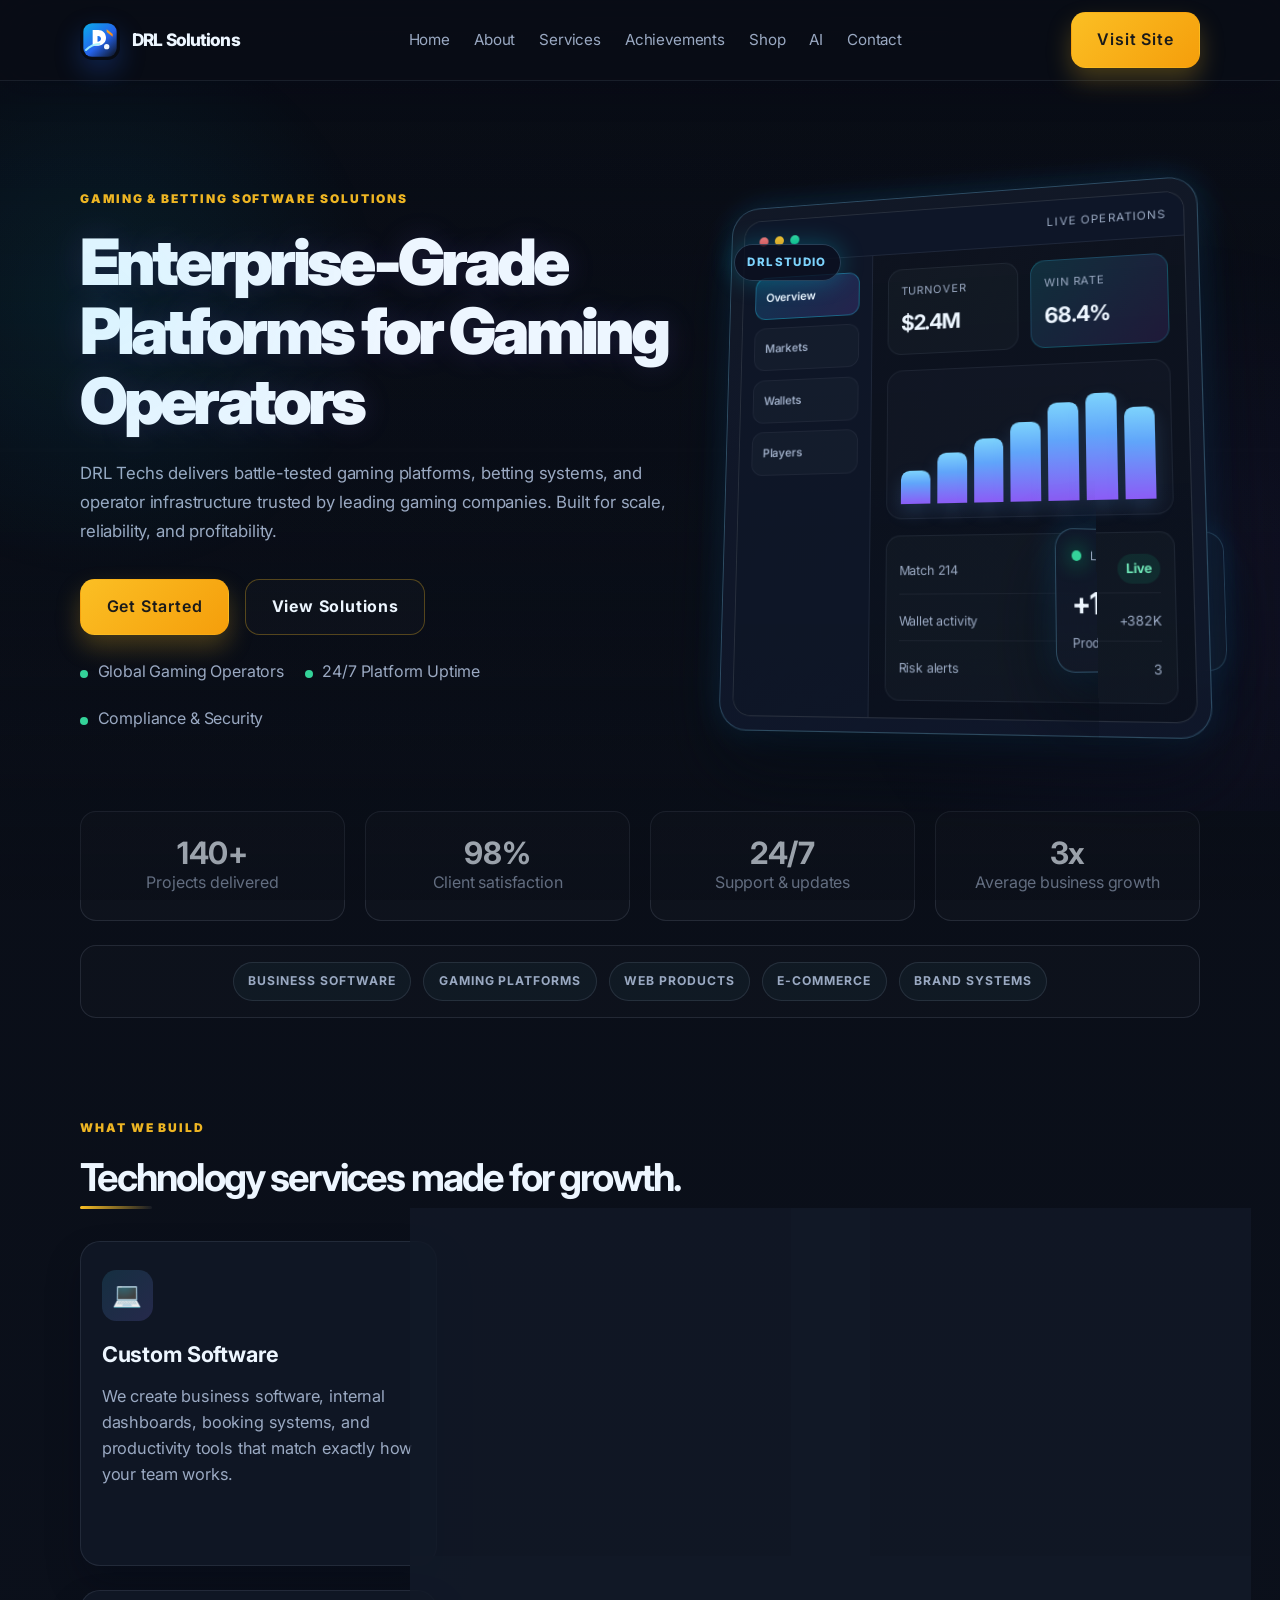
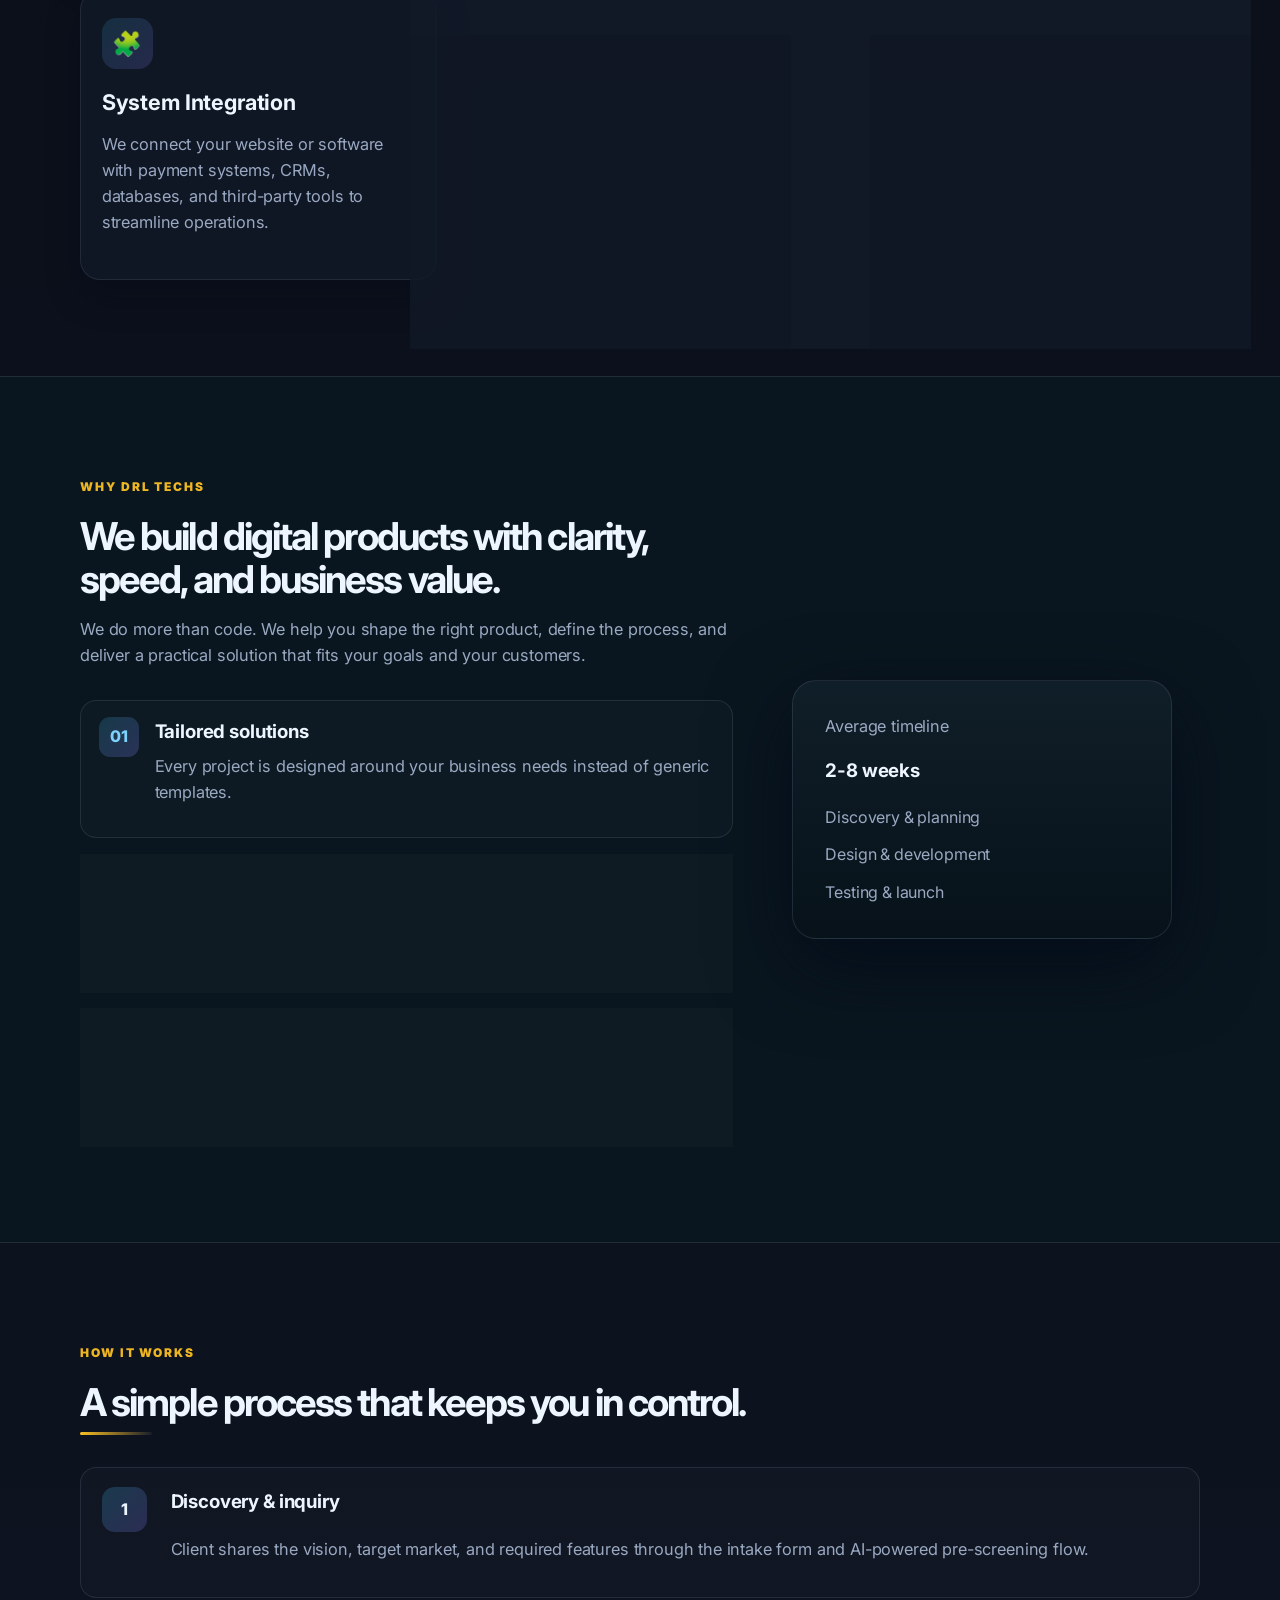
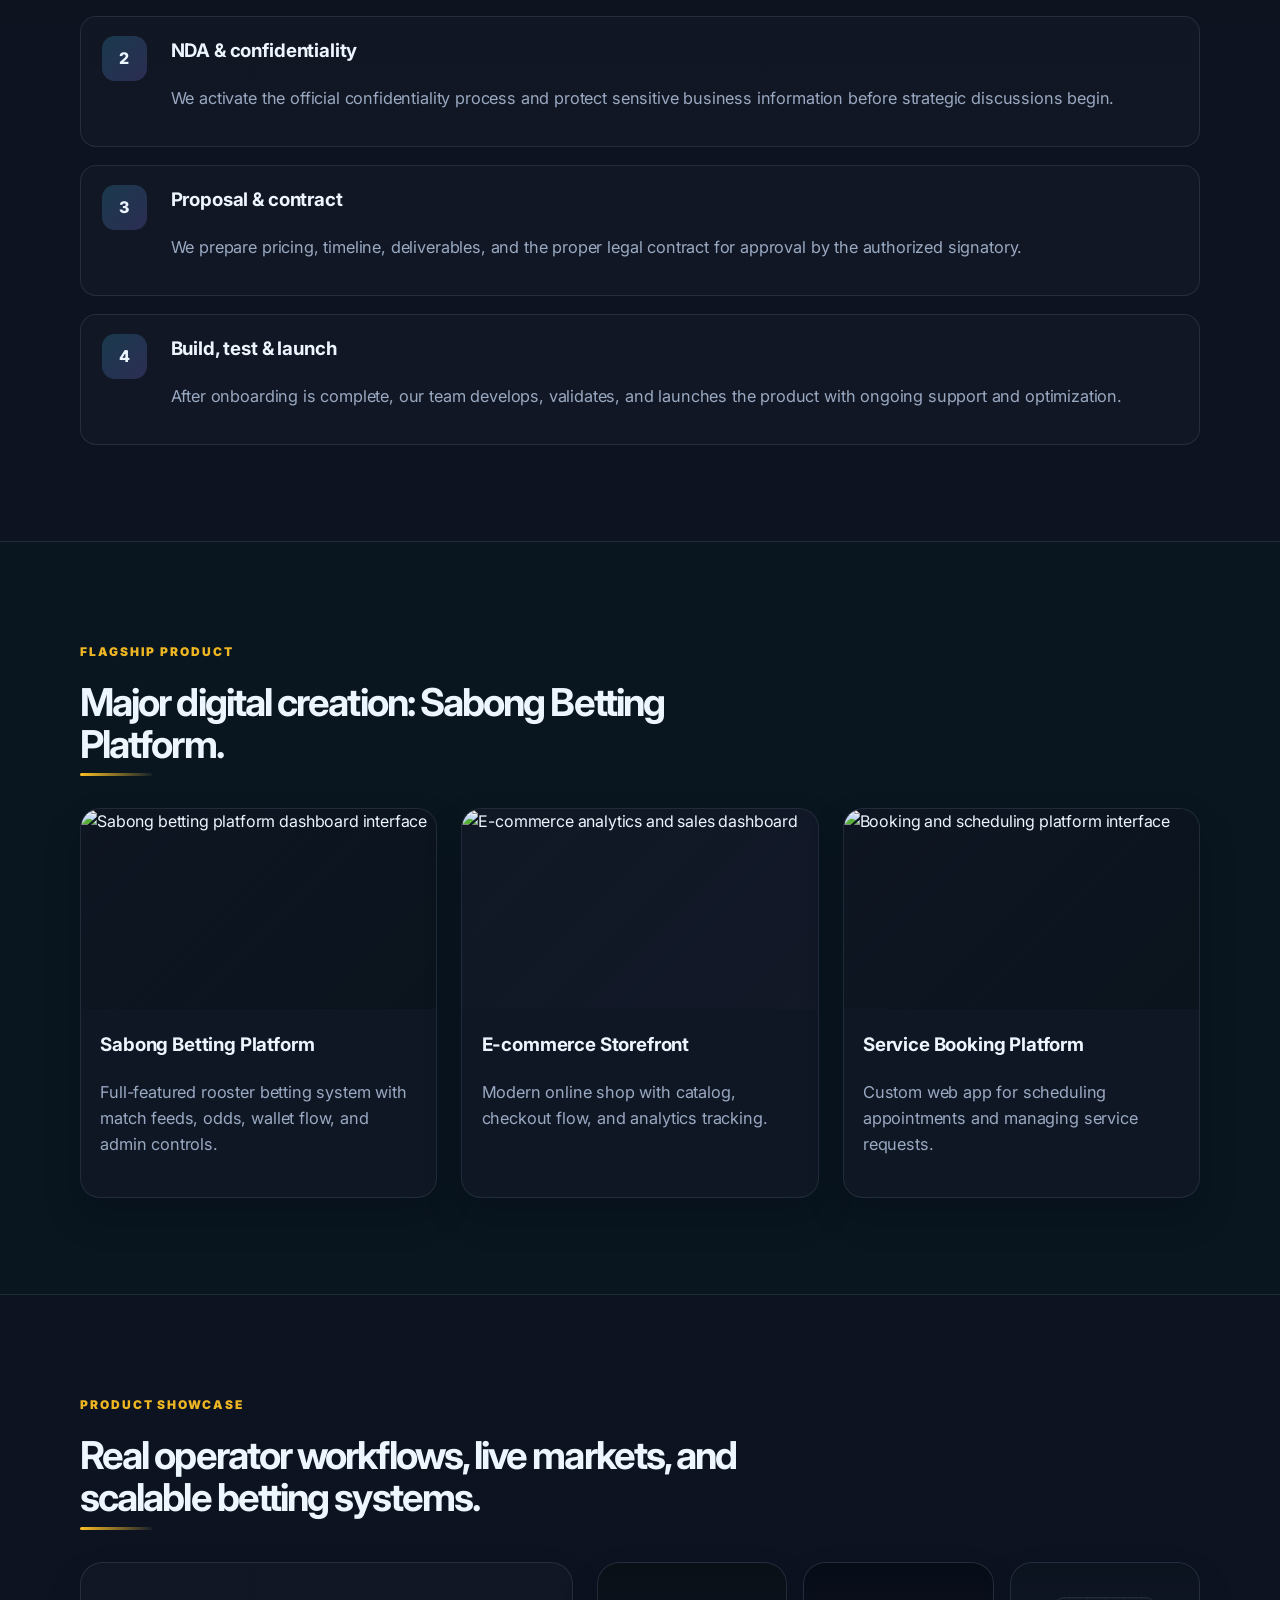
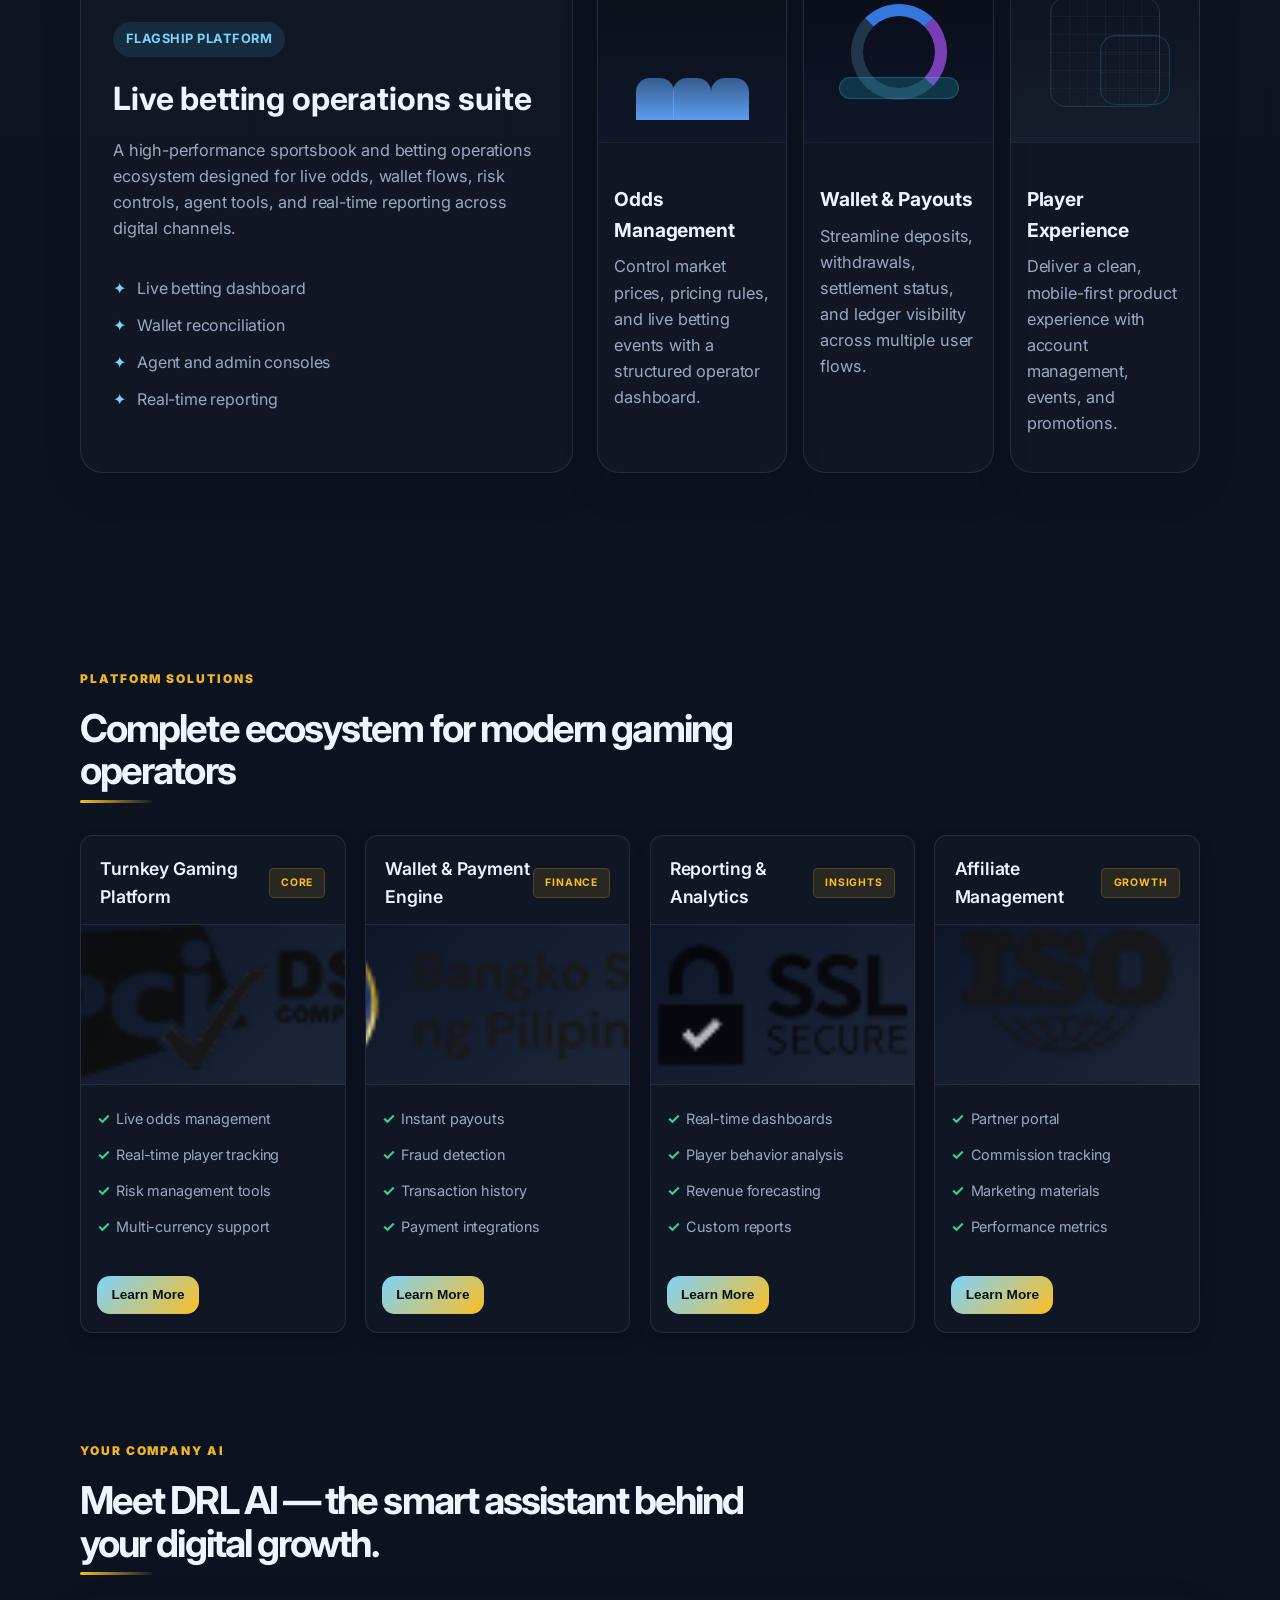
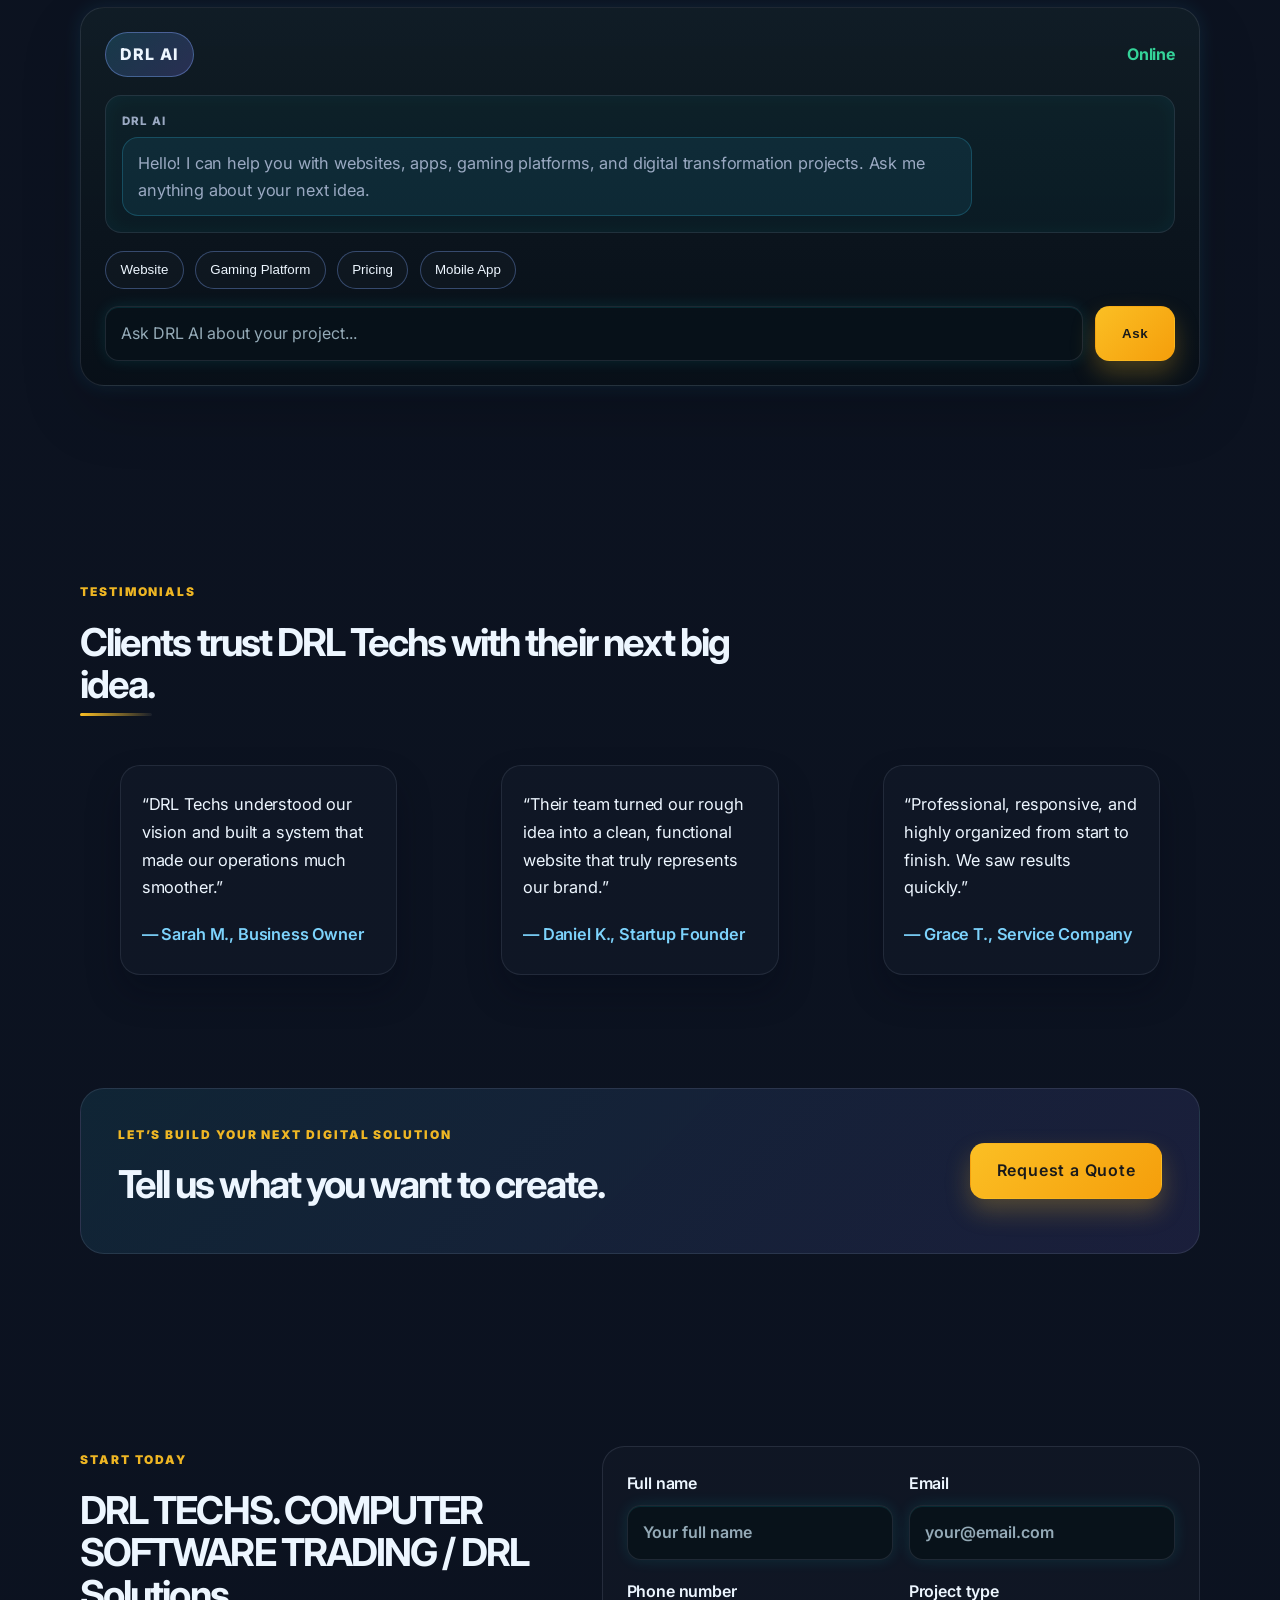
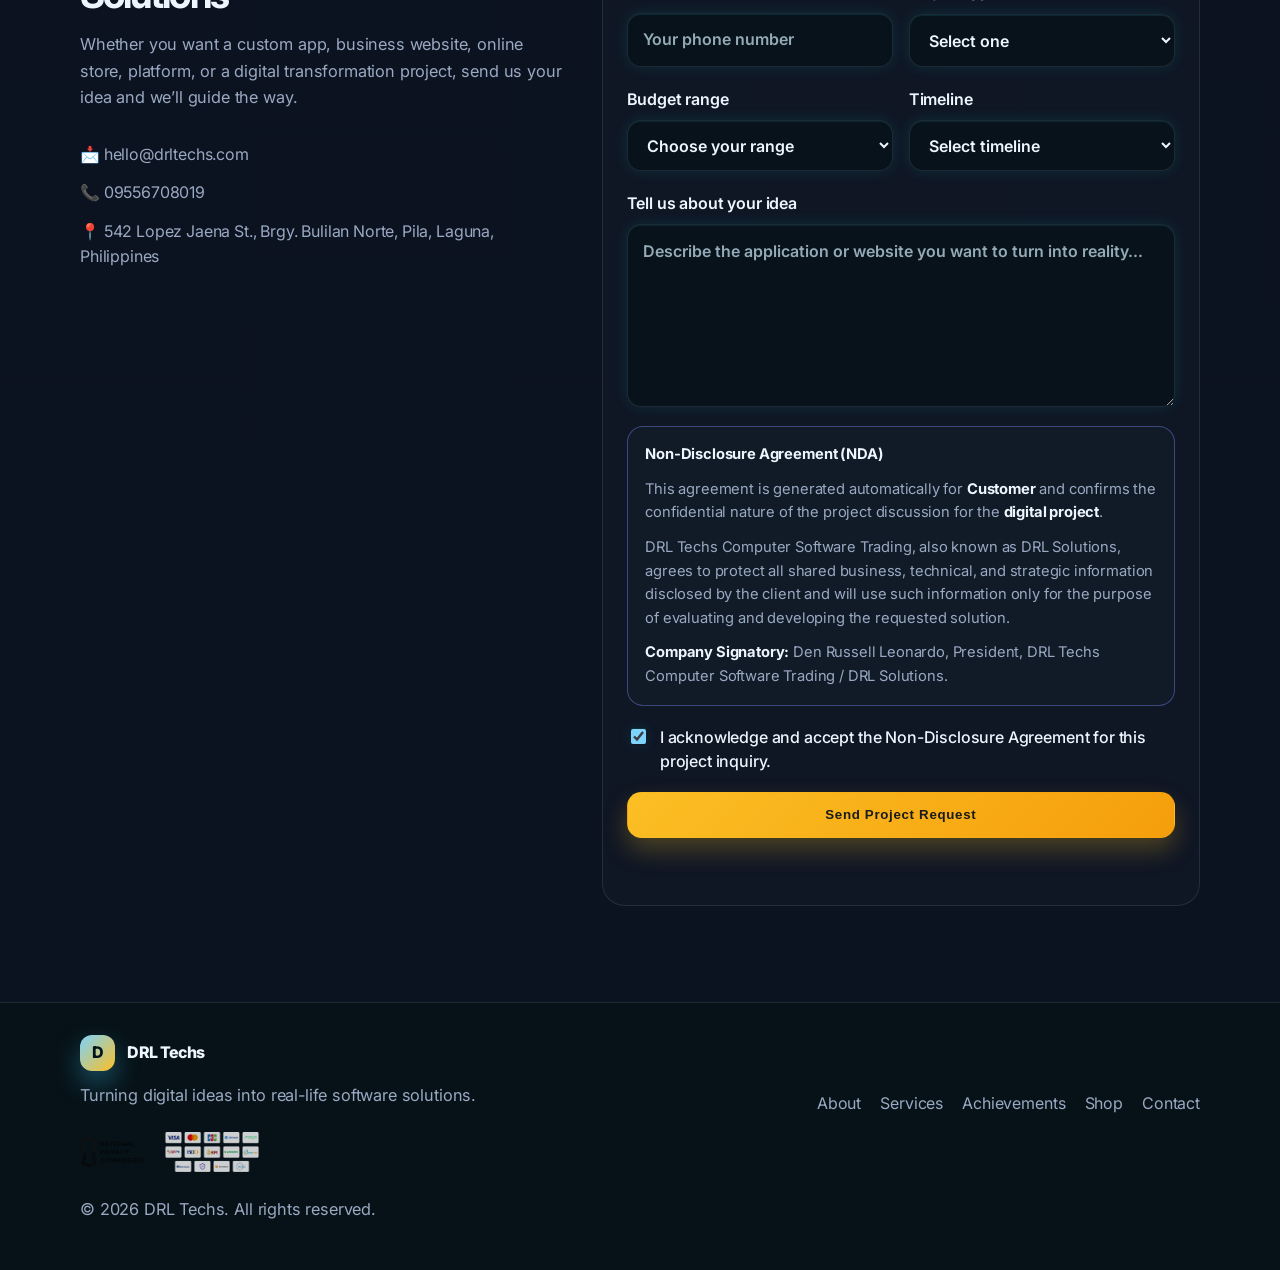
==== commit 6b9c7cc0: "Redesign to professional gaming platform aesthetic like Hacksaw Gaming" ====
--- a/index.html
+++ b/index.html
@@ -45,22 +45,21 @@
       <section class="hero">
         <div class="container hero-grid">
           <div class="hero-copy">
-            <span class=\"eyebrow\">DRL TECHS — Digital Product Studio</span>
-            <h1>Premium digital products for brands that want to stand out.</h1>
+            <span class="eyebrow">Gaming & Betting Software Solutions</span>
+            <h1>Enterprise-Grade Platforms for Gaming Operators</h1>
             <p>
-              DRL Techs creates sophisticated web platforms, betting systems, and gaming-ready digital experiences that feel premium,
-              perform smoothly, and convert attention into action.
+              DRL Techs delivers battle-tested gaming platforms, betting systems, and operator infrastructure trusted by leading gaming companies. Built for scale, reliability, and profitability.
             </p>
 
             <div class="hero-actions">
-              <a class="button button-primary" href="#contact">Start Your Project</a>
-              <a class="button button-secondary" href="#services">Explore Services</a>
+              <a class="button button-primary" href="#contact">Get Started</a>
+              <a class="button button-secondary" href="#services">View Solutions</a>
             </div>
 
             <ul class="hero-trust" aria-label="Business trust indicators">
-              <li>Custom Web Apps</li>
-              <li>Business Platforms</li>
-              <li>Design + Development</li>
+              <li>Global Gaming Operators</li>
+              <li>24/7 Platform Uptime</li>
+              <li>Compliance & Security</li>
             </ul>
           </div>
 
@@ -430,73 +429,91 @@
       <section class="section">
         <div class="container">
           <div class="section-heading">
-            <span class="eyebrow">Core product modules</span>
-            <h2>System components built for operators, agents, and digital product teams.</h2>
+            <span class="eyebrow">Platform Solutions</span>
+            <h2>Complete ecosystem for modern gaming operators</h2>
           </div>
 
           <div class="product-grid">
-            <article class="product-card product-mockup">
-              <div class="product-image product-one">
-                <span class="panel-line"></span>
-                <span class="panel-line shorter"></span>
-                <span class="panel-line very-short"></span>
+            <article class="product-card">
+              <div class="product-header">
+                <h4>Turnkey Gaming Platform</h4>
+                <span class="badge">Core</span>
+              </div>
+              <div class="product-image">
+                <img src="assets/footer-logo/download.png" alt="Gaming Platform">
               </div>
               <div class="product-info">
-                <span class="tag">Operations</span>
-                <h4>Live Odds Console</h4>
-                <p>Monitor markets, pricing updates, event health, and liquidity in a real operator environment.</p>
+                <ul class="features-list">
+                  <li>Live odds management</li>
+                  <li>Real-time player tracking</li>
+                  <li>Risk management tools</li>
+                  <li>Multi-currency support</li>
+                </ul>
                 <div class="product-meta">
-                  <strong>System</strong>
-                  <button type="button">View</button>
-                </div>
-              </div>
-            </article>
-
-            <article class="product-card product-mockup">
-              <div class="product-image product-two">
-                <span class="wallet-line"></span>
-                <span class="wallet-line wallet-l2"></span>
-                <span class="wallet-line wallet-l3"></span>
+                  <button type="button" class="btn-learn">Learn More</button>
+                </div>
+              </div>
+            </article>
+
+            <article class="product-card">
+              <div class="product-header">
+                <h4>Wallet & Payment Engine</h4>
+                <span class="badge">Finance</span>
+              </div>
+              <div class="product-image">
+                <img src="assets/footer-logo/download (1).png" alt="Wallet Engine">
               </div>
               <div class="product-info">
-                <span class="tag">Finance</span>
-                <h4>Wallet Engine</h4>
-                <p>Track balances, payouts, transactions, and ledger activity with cleaner operational oversight.</p>
+                <ul class="features-list">
+                  <li>Instant payouts</li>
+                  <li>Fraud detection</li>
+                  <li>Transaction history</li>
+                  <li>Payment integrations</li>
+                </ul>
                 <div class="product-meta">
-                  <strong>Platform</strong>
-                  <button type="button">View</button>
-                </div>
-              </div>
-            </article>
-
-            <article class="product-card product-mockup">
-              <div class="product-image product-three">
-                <span class="ring-chart"></span>
-                <span class="ring-inner"></span>
+                  <button type="button" class="btn-learn">Learn More</button>
+                </div>
+              </div>
+            </article>
+
+            <article class="product-card">
+              <div class="product-header">
+                <h4>Reporting & Analytics</h4>
+                <span class="badge">Insights</span>
+              </div>
+              <div class="product-image">
+                <img src="assets/footer-logo/download (2).png" alt="Analytics">
               </div>
               <div class="product-info">
-                <span class="tag">Reporting</span>
-                <h4>Risk & Analytics</h4>
-                <p>Review activity trends, margin impact, risk flags, and automated performance reporting.</p>
+                <ul class="features-list">
+                  <li>Real-time dashboards</li>
+                  <li>Player behavior analysis</li>
+                  <li>Revenue forecasting</li>
+                  <li>Custom reports</li>
+                </ul>
                 <div class="product-meta">
-                  <strong>Insights</strong>
-                  <button type="button">View</button>
-                </div>
-              </div>
-            </article>
-
-            <article class="product-card product-mockup">
-              <div class="product-image product-four">
-                <span class="card-stack"></span>
-                <span class="card-stack small"></span>
+                  <button type="button" class="btn-learn">Learn More</button>
+                </div>
+              </div>
+            </article>
+
+            <article class="product-card">
+              <div class="product-header">
+                <h4>Affiliate Management</h4>
+                <span class="badge">Growth</span>
+              </div>
+              <div class="product-image">
+                <img src="assets/footer-logo/download (3).png" alt="Affiliate Portal">
               </div>
               <div class="product-info">
-                <span class="tag">CRM</span>
-                <h4>Affiliate & Agent Portal</h4>
-                <p>Support referral operations, partner management, conversion tracking, and reward processing.</p>
+                <ul class="features-list">
+                  <li>Partner portal</li>
+                  <li>Commission tracking</li>
+                  <li>Marketing materials</li>
+                  <li>Performance metrics</li>
+                </ul>
                 <div class="product-meta">
-                  <strong>Network</strong>
-                  <button type="button">View</button>
+                  <button type="button" class="btn-learn">Learn More</button>
                 </div>
               </div>
             </article>
@@ -677,6 +694,10 @@
             <span>DRL Techs</span>
           </a>
           <p>Turning digital ideas into real-life software solutions.</p>
+          <div class="footer-logos" style="margin-top: 1.5rem; display: flex; gap: 1rem; flex-wrap: wrap; align-items: center;">
+            <img src="assets/footer-logo/download (4).png" alt="Partner logo" style="height: 40px; object-fit: contain; opacity: 0.8;">
+            <img src="assets/footer-logo/payment-methods-list.webp" alt="Payment methods" style="height: 40px; object-fit: contain; opacity: 0.8;">
+          </div>
         </div>
 
         <div class="footer-links">
--- a/styles.css
+++ b/styles.css
@@ -1,5 +1,5 @@
 :root {
-  --bg: #090d16;
+  --bg: #0a0e1a;
   --bg-soft: #111827;
   --panel: rgba(13, 19, 31, 0.95);
   --panel-strong: #111b2a;
@@ -7,8 +7,8 @@
   --card-alt: #18263e;
   --primary: #7dd3fc;
   --primary-dark: #38bdf8;
-  --accent: #8b5cf6;
-  --accent-2: #fbbf24;
+  --accent: #fbbf24;
+  --accent-2: #f97316;
   --accent-3: #f97316;
   --text: #edf6ff;
   --muted: #9aa9c2;
@@ -20,9 +20,9 @@
   --cyber-blue: #38bdf8;
   --neon-pink: #c084fc;
   --shadow: 0 26px 80px rgba(2, 6, 23, 0.62);
-  --glow: 0 0 30px rgba(56, 189, 248, 0.22);
-  --glow-pink: 0 0 30px rgba(168, 85, 247, 0.2);
-  --glow-purple: 0 0 24px rgba(139, 92, 246, 0.18);
+  --glow: 0 0 20px rgba(56, 189, 248, 0.12);
+  --glow-pink: 0 0 16px rgba(168, 85, 247, 0.1);
+  --glow-purple: 0 0 14px rgba(139, 92, 246, 0.08);
 }
 
 * {
@@ -30,47 +30,32 @@
 }
 
 html {
-  scroll-behavior: smooth;
+  scroll-behavior: auto;
 }
 
 body {
   margin: 0;
   font-family: "Inter", sans-serif;
-  background:
-    radial-gradient(circle at 15% 20%, rgba(59, 130, 246, 0.12), transparent 18%),
-    radial-gradient(circle at 80% 10%, rgba(168, 85, 247, 0.1), transparent 24%),
-    radial-gradient(circle at 50% 100%, rgba(251, 191, 36, 0.08), transparent 30%),
-    linear-gradient(180deg, #090d16 0%, #0d1320 38%, #0b1220 100%);
+  background: linear-gradient(180deg, #090d16 0%, #0d1320 38%, #0b1220 100%);
   color: var(--text);
   line-height: 1.6;
   letter-spacing: -0.01em;
-  animation: bgPulse 30s ease-in-out infinite;
 }
 
 body::before {
   content: "";
   position: fixed;
   inset: 0;
-  background:
-    linear-gradient(120deg, transparent 0%, rgba(0,255,255,0.03) 50%, transparent 100%),
-    repeating-linear-gradient(
-      0deg,
-      rgba(0, 255, 255, 0.01),
-      rgba(0, 255, 255, 0.01) 1px,
-      transparent 1px,
-      transparent 2px
-    );
+  background: linear-gradient(180deg, rgba(9, 13, 22, 0.4) 0%, transparent 50%, rgba(9, 13, 22, 0.4) 100%);
   pointer-events: none;
-  animation: sheen 10s linear infinite, scanlines 8s linear infinite;
 }
 
 body::after {
   content: "";
   position: fixed;
   inset: 0;
-  background: radial-gradient(circle at 50% 50%, rgba(255, 0, 107, 0.08), transparent 70%);
+  display: none;
   pointer-events: none;
-  animation: pulseGlow 6s ease-in-out infinite;
 }
 
 a {
@@ -102,7 +87,7 @@
   font-size: 0.75rem;
   letter-spacing: 0.16em;
   text-transform: uppercase;
-  color: var(--primary);
+  color: #fbbf24;
   font-weight: 900;
   margin-bottom: 1.2rem;
   opacity: 0.95;
@@ -242,30 +227,32 @@
 }
 
 .button-primary {
-  background: linear-gradient(135deg, #e5f3ff 0%, #9ad8ff 20%, #79d7ff 42%, #c7a8ff 100%);
-  color: #08131d;
-  box-shadow: 0 18px 38px rgba(96, 165, 250, 0.25), 0 0 28px rgba(168, 85, 247, 0.18);
+  background: linear-gradient(135deg, #fbbf24 0%, #f59e0b 100%);
+  color: #1a1a1a;
+  box-shadow: 0 12px 24px rgba(251, 191, 36, 0.25);
+  font-weight: 600;
 }
 
 .button-primary:hover {
-  box-shadow: 0 25px 60px rgba(96, 165, 250, 0.26), 0 0 26px rgba(168, 85, 247, 0.18), inset 0 1px 0 rgba(255,255,255,0.45);
+  box-shadow: 0 18px 36px rgba(251, 191, 36, 0.35), inset 0 1px 0 rgba(255,255,255,0.2);
+  transform: translateY(-2px);
 }
 
 .button-primary:active {
-  transform: translateY(-1px);
+  transform: translateY(0);
 }
 
 .button-secondary {
   background: rgba(255, 255, 255, 0.02);
-  border-color: rgba(15, 190, 210, 0.2);
+  border-color: rgba(251, 191, 36, 0.3);
   color: var(--text);
-  box-shadow: 0 0 16px rgba(0, 212, 255, 0.08);
+  box-shadow: none;
 }
 
 .button-secondary:hover {
-  background: rgba(0, 212, 255, 0.05);
-  border-color: var(--primary);
-  box-shadow: 0 0 24px rgba(0, 212, 255, 0.2), inset 0 1px 0 rgba(0,212,255,0.08);
+  background: rgba(251, 191, 36, 0.05);
+  border-color: #fbbf24;
+  box-shadow: 0 0 16px rgba(251, 191, 36, 0.15);
 }
 
 .button-full {
@@ -1338,17 +1325,116 @@
 .product-card {
   overflow: hidden;
   border: 1px solid var(--line);
-  border-radius: 1.2rem;
+  border-radius: 0.8rem;
   background: rgba(255, 255, 255, 0.02);
-  box-shadow: 0 16px 28px rgba(0,0,0,0.1);
+  box-shadow: 0 8px 16px rgba(0, 0, 0, 0.2);
+  display: flex;
+  flex-direction: column;
+  height: 100%;
+  transition: all 0.3s ease;
+}
+
+.product-card:hover {
+  border-color: rgba(125, 211, 252, 0.3);
+  box-shadow: 0 12px 24px rgba(0, 0, 0, 0.3);
+  transform: translateY(-2px);
+}
+
+.product-header {
+  padding: 1.2rem 1.2rem 0.8rem;
+  display: flex;
+  justify-content: space-between;
+  align-items: center;
+  border-bottom: 1px solid var(--line);
+}
+
+.product-header h4 {
+  margin: 0;
+  font-size: 1.1rem;
+  font-weight: 600;
+  color: var(--text);
+}
+
+.badge {
+  display: inline-block;
+  font-size: 0.65rem;
+  text-transform: uppercase;
+  font-weight: 700;
+  letter-spacing: 0.08em;
+  color: #fbbf24;
+  background: rgba(251, 191, 36, 0.1);
+  border: 1px solid rgba(251, 191, 36, 0.2);
+  padding: 0.35rem 0.7rem;
+  border-radius: 0.3rem;
 }
 
 .product-image {
   position: relative;
-  height: 180px;
+  height: 160px;
+  width: 100%;
   background: linear-gradient(135deg, rgba(15, 23, 42, 0.95), rgba(30, 41, 59, 0.9));
-  border-bottom: 1px solid rgba(148, 163, 184, 0.12);
+  border-bottom: 1px solid var(--line);
   overflow: hidden;
+}
+
+.product-image img {
+  width: 100%;
+  height: 100%;
+  object-fit: cover;
+  object-position: center;
+}
+
+.product-info {
+  padding: 1.2rem;
+  flex: 1;
+  display: flex;
+  flex-direction: column;
+}
+
+.features-list {
+  list-style: none;
+  padding: 0;
+  margin: 0 0 1rem 0;
+  flex: 1;
+}
+
+.features-list li {
+  font-size: 0.9rem;
+  color: var(--muted);
+  padding: 0.4rem 0 0.4rem 1.2rem;
+  position: relative;
+}
+
+.features-list li::before {
+  content: "✓";
+  position: absolute;
+  left: 0;
+  color: #34d399;
+  font-weight: bold;
+  font-size: 0.95rem;
+}
+
+.product-meta {
+  display: flex;
+  justify-content: flex-start;
+  gap: 0.8rem;
+}
+
+.btn-learn {
+  background: rgba(251, 191, 36, 0.1);
+  border: 1px solid rgba(251, 191, 36, 0.3);
+  color: #fbbf24;
+  padding: 0.6rem 1.2rem;
+  border-radius: 0.5rem;
+  font-size: 0.85rem;
+  font-weight: 600;
+  cursor: pointer;
+  transition: all 0.3s ease;
+}
+
+.btn-learn:hover {
+  background: rgba(251, 191, 36, 0.2);
+  border-color: #fbbf24;
 }
 
 .product-one,
@@ -2827,25 +2913,7 @@
   color: #f4a4a4;
 }
 
-@keyframes sheen {
-  0% { transform: translateX(-120%); }
-  100% { transform: translateX(120%); }
-}
-
-@keyframes shimmer {
-  0% { transform: translateX(-100%); }
-  100% { transform: translateX(100%); }
-}
-
-@keyframes scanlines {
-  0% { background-position: 0 0; }
-  100% { background-position: 0 4px; }
-}
-
-@keyframes bgPulse {
-  0%, 100% { filter: brightness(1); }
-  50% { filter: brightness(1.05); }
-}
+/* Removed performance-heavy animations for speed */
 
 @keyframes pulseGlowIntense {
   0%, 100% { opacity: 0.6; }
@@ -2891,8 +2959,8 @@
 }
 
 @keyframes pulseGlow {
-  0%, 100% { box-shadow: 0 0 0 rgba(143, 124, 255, 0.2); }
-  50% { box-shadow: 0 0 30px rgba(143, 124, 255, 0.3); }
+  0%, 100% { box-shadow: 0 0 0 rgba(143, 124, 255, 0.1); }
+  50% { box-shadow: 0 0 16px rgba(143, 124, 255, 0.15); }
 }
 
 .hero-visual img,
